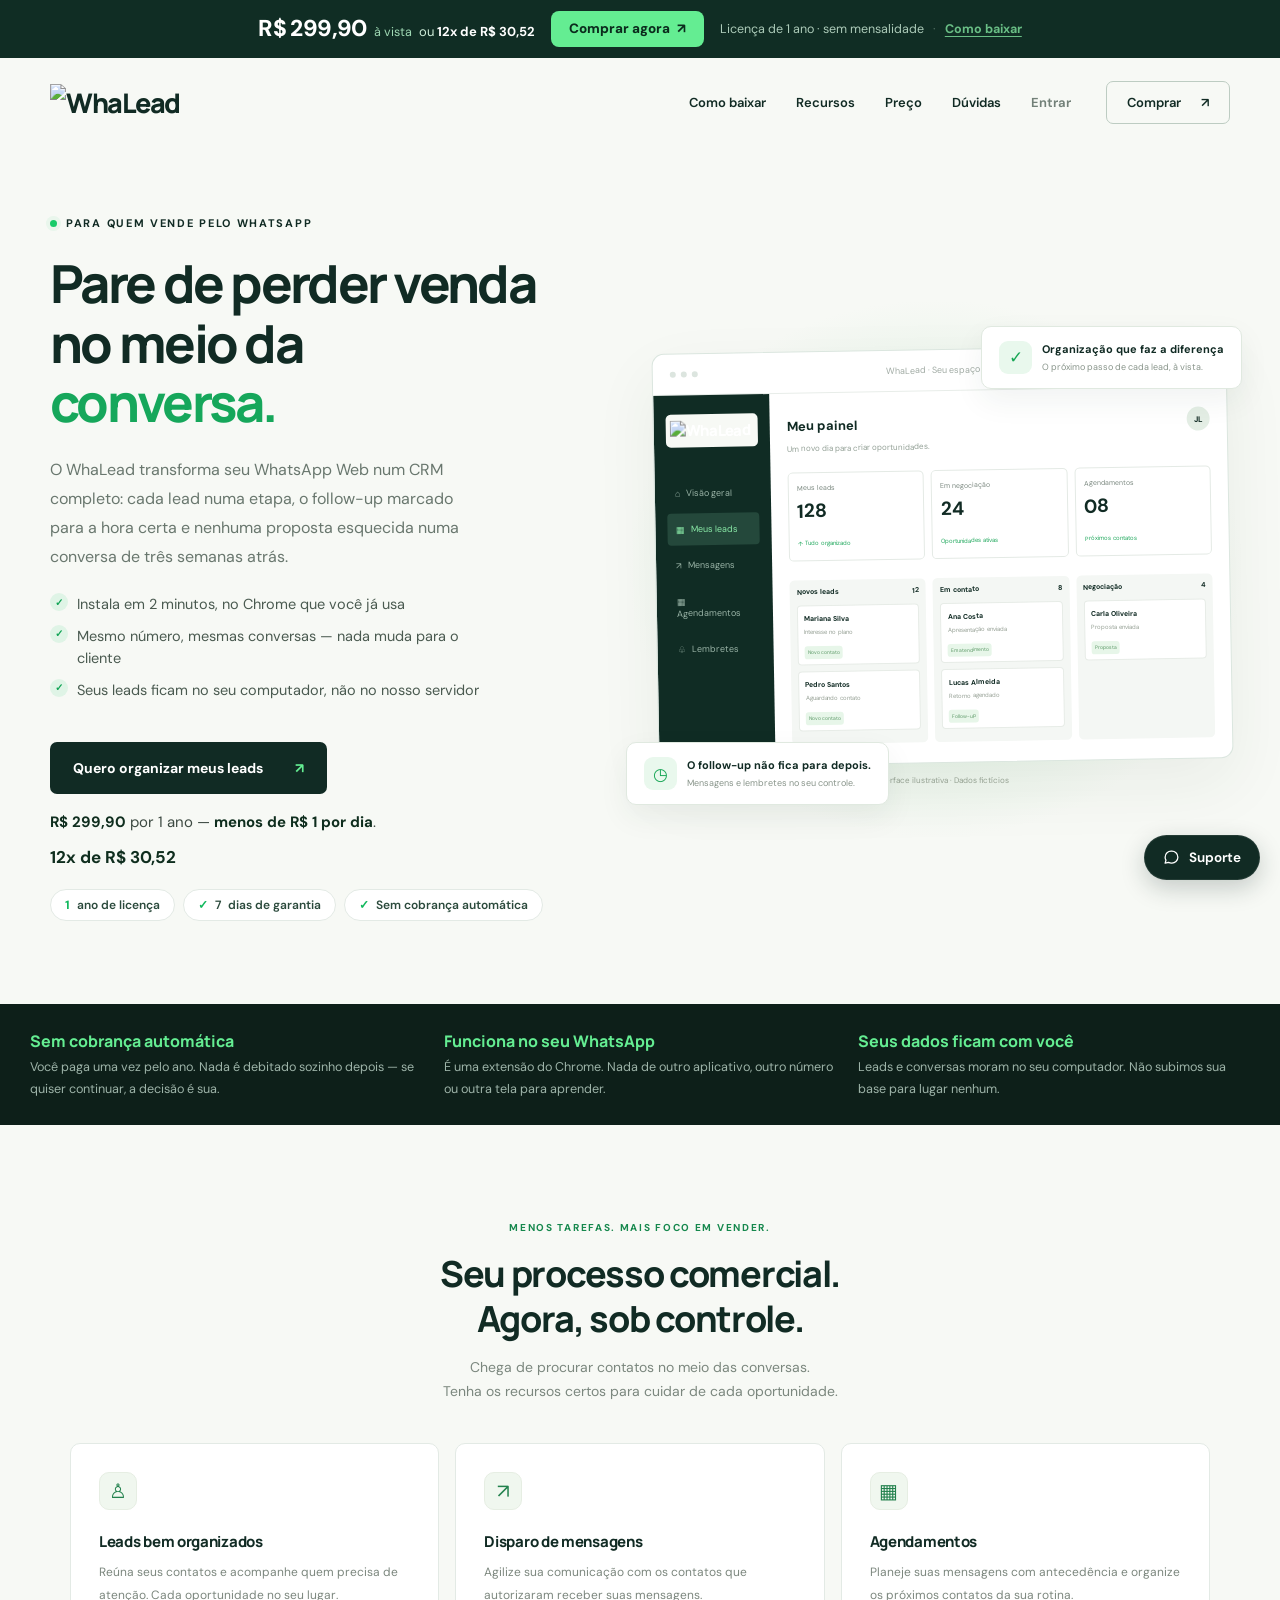
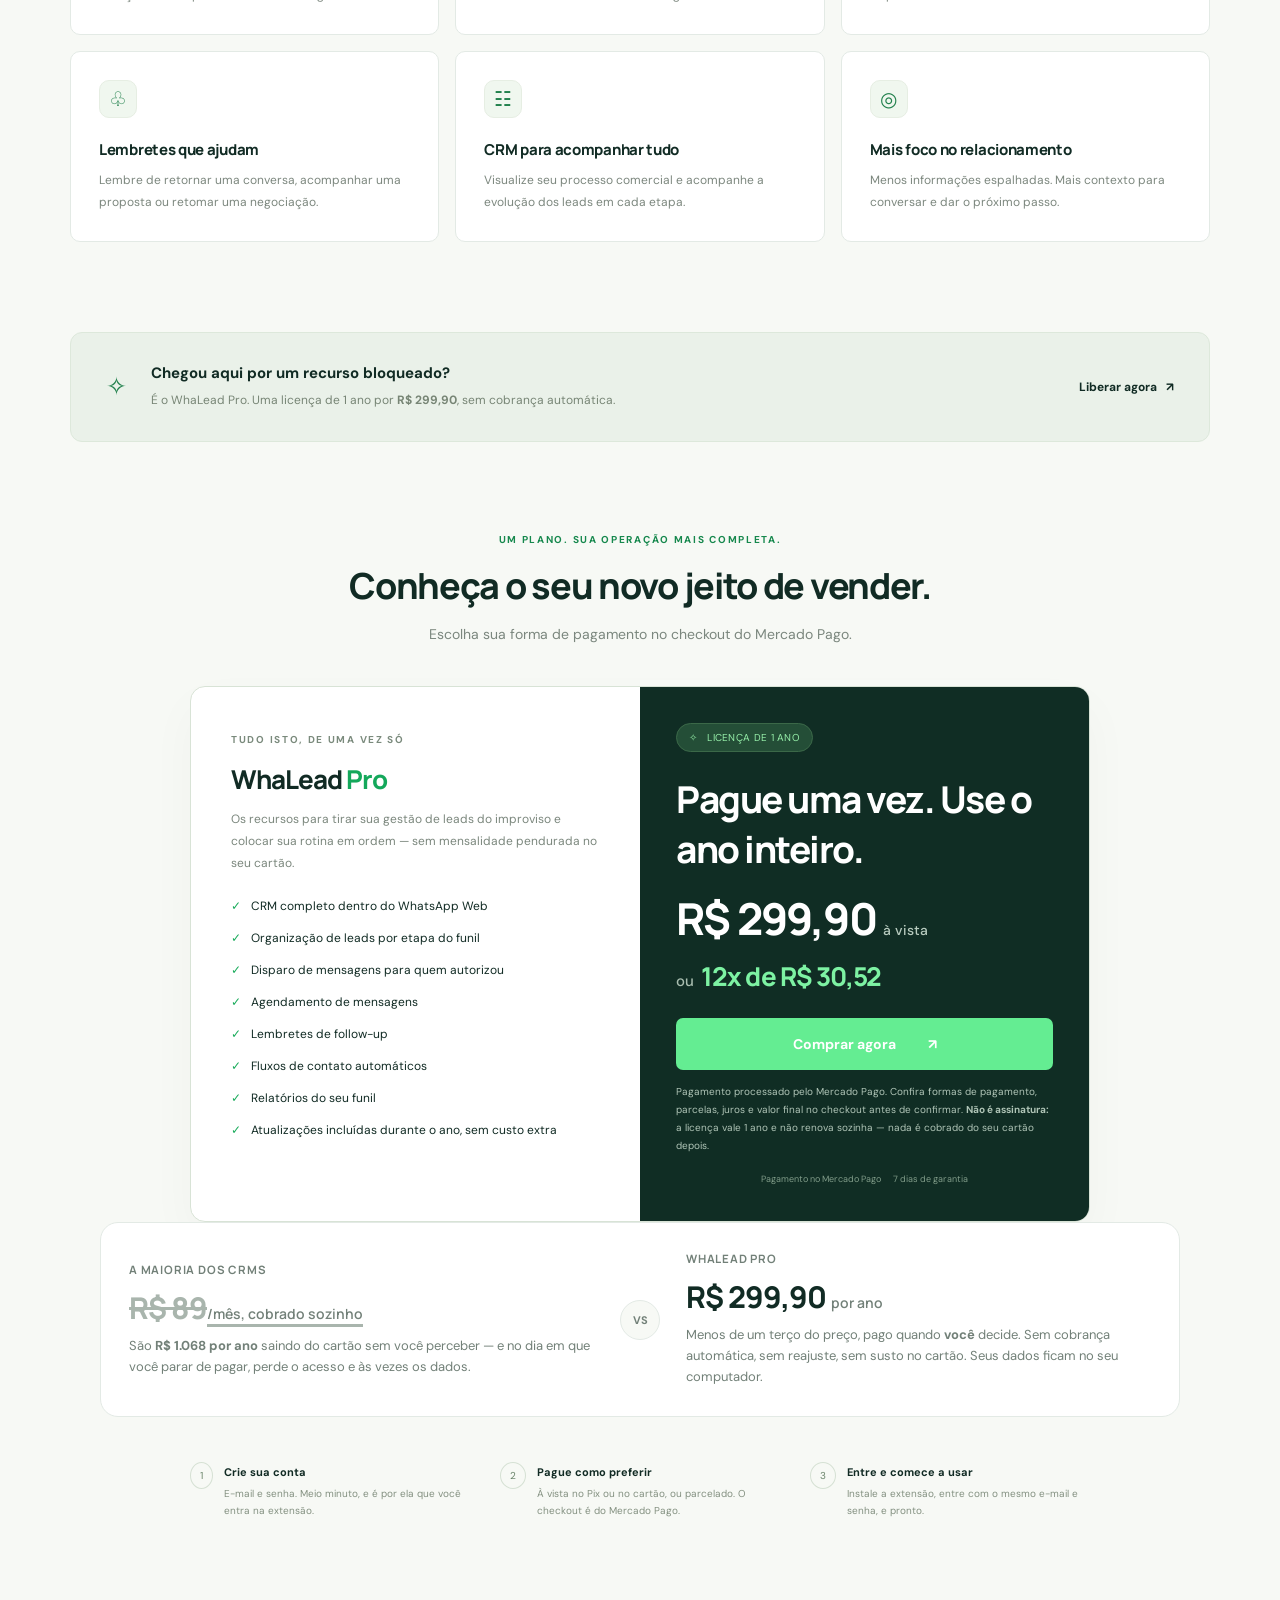
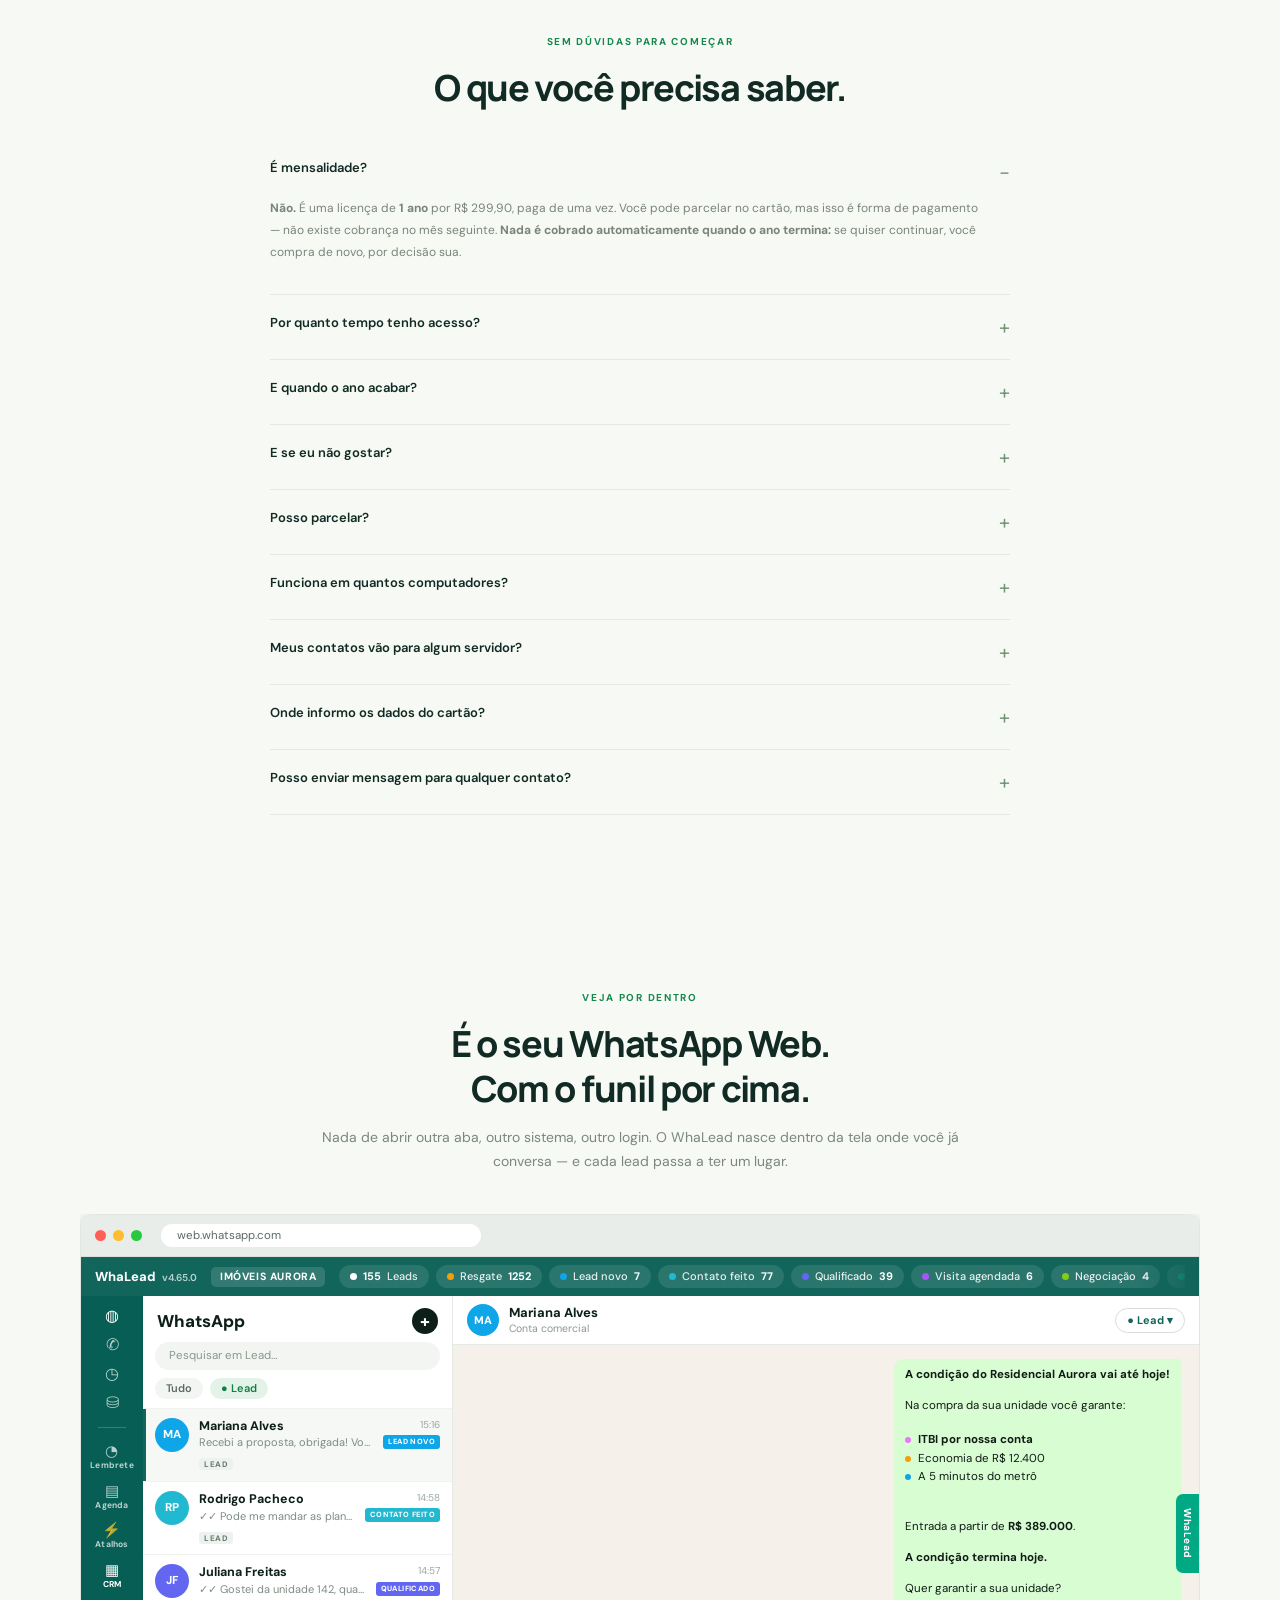
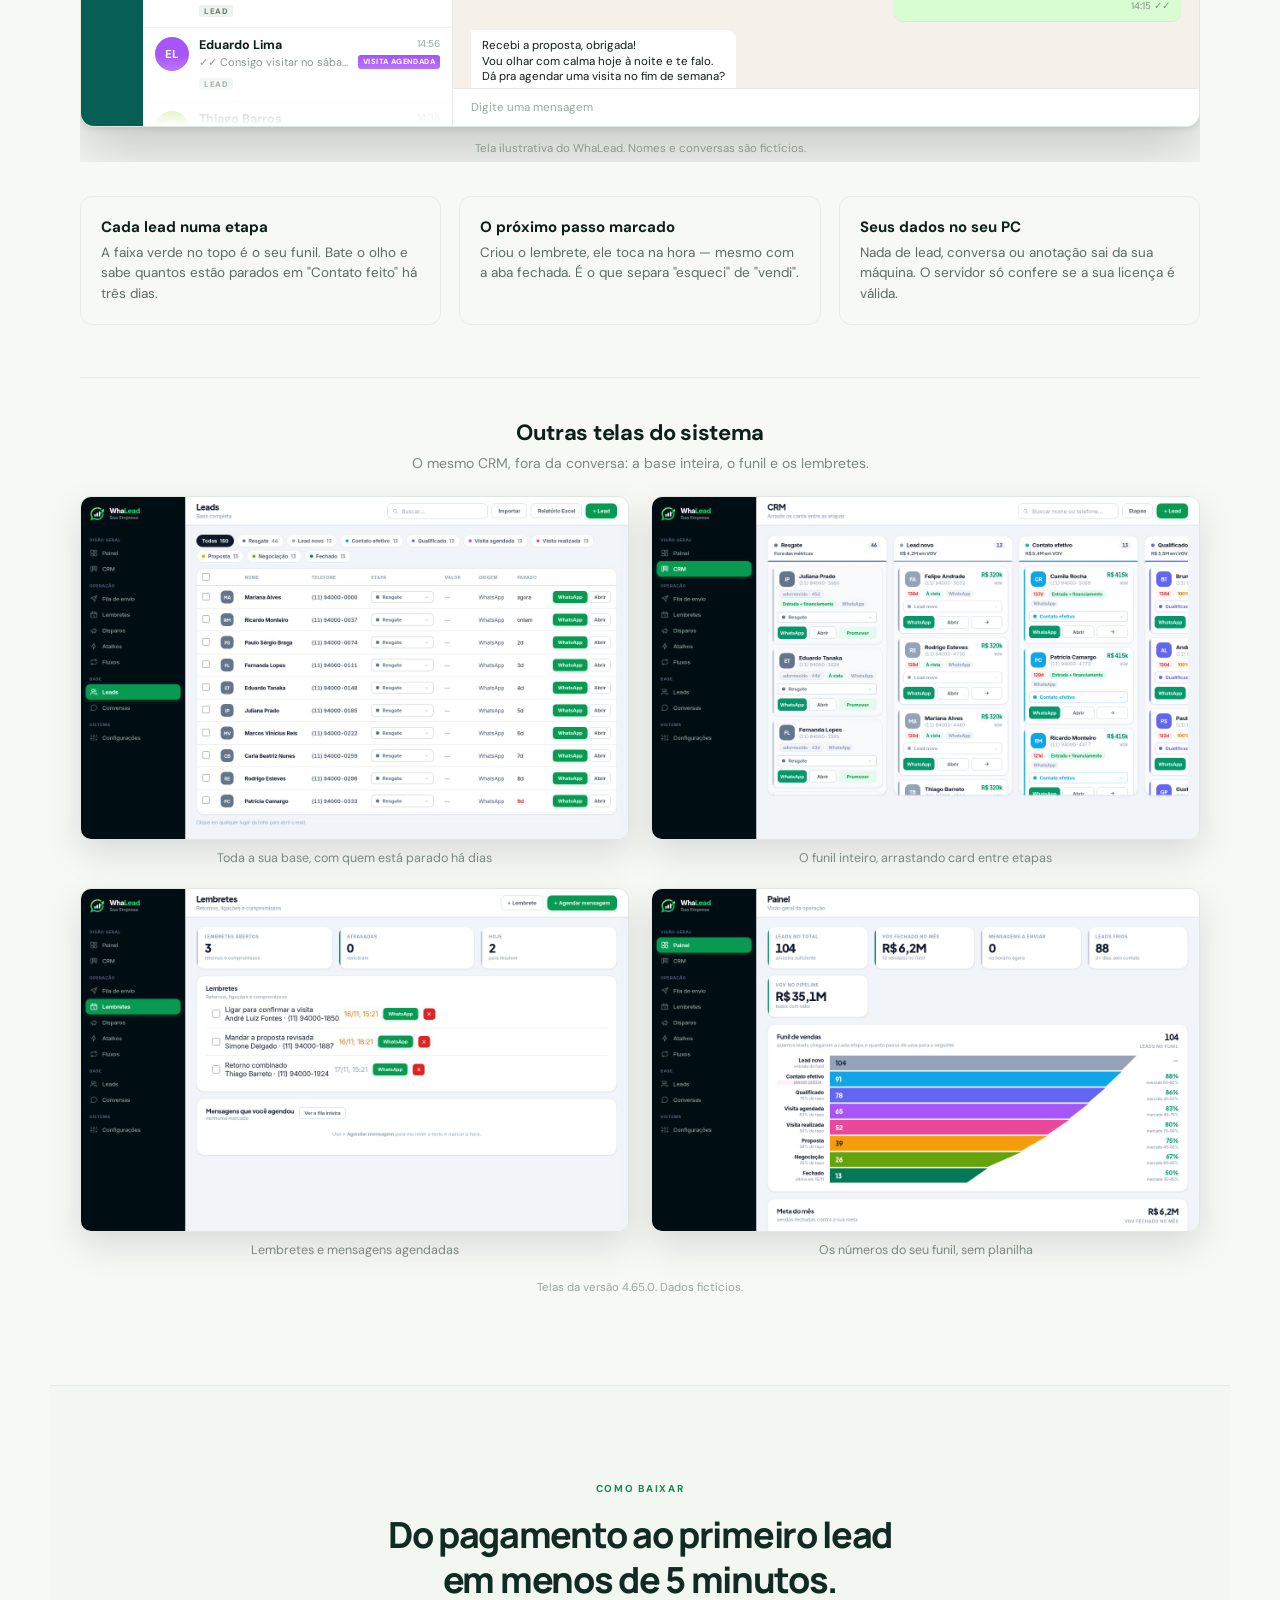
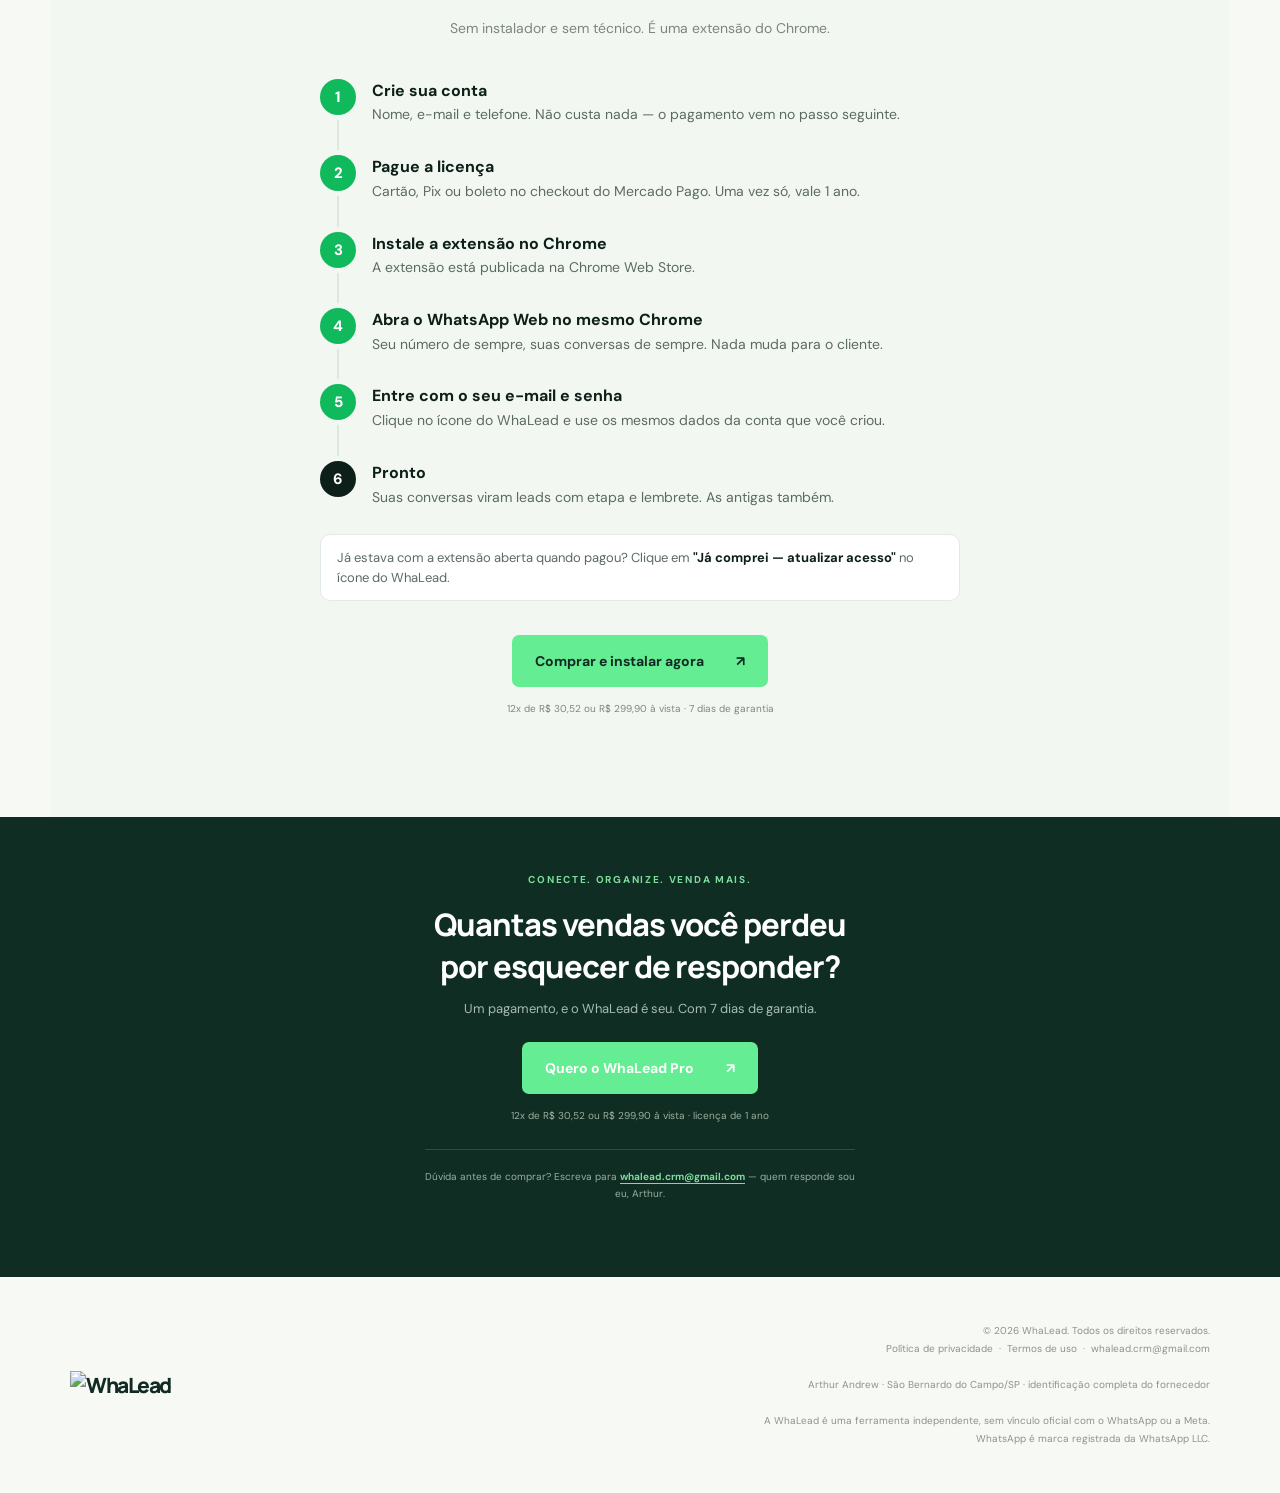
==== index.html @ 0aa374e4 "Add files via upload" ====
<!doctype html><html lang="pt-BR"><head><meta charset="UTF-8"><meta name="viewport" content="width=device-width,initial-scale=1"><title>WhaLead Pro — CRM dentro do seu WhatsApp Web</title>
<link rel="icon" href="favicon.ico" sizes="any">
<link rel="icon" type="image/png" sizes="192x192" href="icone-192.png">
<link rel="icon" type="image/png" sizes="512x512" href="icone-512.png">
<link rel="apple-touch-icon" href="icone-192-claro.png">
<meta property="og:title" content="WhaLead Pro — CRM dentro do seu WhatsApp Web">
<meta property="og:description" content="Organize leads, programe mensagens e nunca mais perca um follow-up. Licença de 1 ano por R$ 299,90, sem cobrança automática.">
<meta property="og:image" content="https://whalead.com.br/og-whalead.png">
<meta property="og:image:width" content="1200">
<meta property="og:image:height" content="630">
<meta property="og:image:alt" content="WhaLead Pro — CRM dentro do seu WhatsApp Web">
<meta property="og:url" content="https://whalead.com.br/">
<meta property="og:site_name" content="WhaLead Pro">
<meta property="og:locale" content="pt_BR">
<meta name="twitter:card" content="summary_large_image">
<meta name="twitter:title" content="WhaLead Pro — CRM dentro do seu WhatsApp Web">
<meta name="twitter:description" content="Organize leads, programe mensagens e nunca mais perca um follow-up. Licença de 1 ano por R$ 299,90, sem cobrança automática.">
<meta name="twitter:image" content="https://whalead.com.br/og-whalead.png">
<link rel="canonical" href="https://whalead.com.br/">
<meta property="og:type" content="website">
<meta name="theme-color" content="#0d1f19"><meta name="description" content="CRM dentro do seu WhatsApp Web: organize leads, programe mensagens e nunca mais perca um follow-up. Licença de 1 ano por R$ 299,90, sem cobrança automática, com 7 dias de garantia."><style>
@import url('https://fonts.googleapis.com/css2?family=DM+Sans:wght@400;450;500;550;600;650;700&family=Manrope:wght@400;500;600;650;700;750;800&display=swap');
:root{--green:#64ed92;--bright:#17cb68;--ink:#112b24;--muted:#728078;--line:#e3eae5;--cream:#f7f9f5}*{box-sizing:border-box}html{scroll-behavior:smooth;scroll-padding-top:100px}body{margin:0;color:var(--ink);font-family:'DM Sans',sans-serif;background:var(--cream)}button,a{-webkit-tap-highlight-color:transparent}button{font:inherit}a{color:inherit;text-decoration:none}button,a{outline-offset:5px}header{height:88px;max-width:1240px;margin:auto;display:flex;align-items:center;justify-content:space-between;padding:0 30px}.brand{display:flex;align-items:center;font:800 27px Manrope,sans-serif;letter-spacing:-1.5px}.brand img{width:44px;height:43px;object-fit:contain;margin-right:7px}.brand span{color:#11b95d}nav{display:flex;align-items:center;gap:35px;font-size:13px;font-weight:600}.navcta{border:1px solid #bdccc2;padding:12px 20px;border-radius:7px;display:flex;gap:20px;align-items:center}.hero{padding:70px 30px 83px;max-width:1240px;margin:auto;display:grid;grid-template-columns:1fr 1.08fr;gap:45px;align-items:center}.eyebrow{font-size:11px;font-weight:700;letter-spacing:1.7px;display:flex;gap:9px;align-items:center}.dot{width:7px;height:7px;background:var(--bright);border-radius:50%;display:inline-block;box-shadow:0 0 0 4px #17cb6810}.hero h1{font:750 clamp(42px,4.1vw,60px)/1.13 Manrope,sans-serif;letter-spacing:-2.7px;margin:24px 0}.hero h1 em{font-style:normal;color:#16a75b}.hero p{font-size:16px;line-height:1.8;color:#69776e;max-width:425px}.button{border:0;background:var(--green);padding:17px 23px;display:inline-flex;justify-content:center;align-items:center;gap:32px;border-radius:7px;font-weight:700;font-size:14px;cursor:pointer;transition:transform .2s,background .2s}.button:hover{background:#7af4a2;transform:translateY(-2px)}.hero .button{margin-top:15px;background:var(--ink);color:white}.hero .button span{color:var(--green)}.fine{font-size:10px!important;line-height:1.7!important;margin-top:13px!important;color:#7d877f!important}.hero .checks{display:flex;gap:19px;font-size:11px;color:#66756b;margin-top:25px}.check{color:#12aa5b;margin-right:5px}.visual{position:relative;padding:25px 0 28px 14px}.visual:before{content:'';position:absolute;inset:-35px -25px;background:radial-gradient(ellipse,#d0ecd5 0,transparent 68%);z-index:-1}@media(max-width:700px){.visual:before{inset:-35px 0}}.app{background:white;border:1px solid #dbe6df;box-shadow:0 25px 65px #183a2510;border-radius:12px;overflow:hidden;transform:rotate(-1deg)}.appbar{display:flex;align-items:center;padding:14px 17px;border-bottom:1px solid #e8ede9;gap:5px}.appbar i{width:6px;height:6px;background:#dce5df;border-radius:50%}.appurl{font-size:9px;color:#a1aba4;text-align:center;flex:1}.appbody{display:flex;min-height:320px}.sidebar{background:#102c24;width:116px;color:#99b3a6;padding:19px 12px;flex-shrink:0}.sidebar .brand{font-size:15px;color:white;letter-spacing:-.7px;margin-bottom:30px}.sidebar .brand img{width:25px;height:25px;margin-right:2px}.menuitem{font-size:9px;padding:10px 8px;margin:4px 0;border-radius:4px}.menuitem.active{background:#24483b;color:#8aeaa8}.appmain{padding:20px 17px;flex:1;min-width:0}.appheading{display:flex;justify-content:space-between;align-items:center;font-size:13px;font-weight:700}.avatar{border-radius:50%;font-size:8px;background:#e4eee5;padding:7px}.appsublabel{font-size:8px;color:#93a096;margin-top:6px}.stats{display:grid;grid-template-columns:repeat(3,1fr);gap:7px;margin:19px 0}.stat{border:1px solid #e4eae5;border-radius:5px;padding:10px 8px}.stat small{font-size:7px;color:#7c8980;display:block}.stat strong{font-size:19px;display:block;margin:6px 0}.stat .up{color:#21a85d;font-size:6px}.kanban{display:flex;gap:7px}.column{flex:1;min-width:0;background:#f4f7f4;border-radius:5px;padding:7px}.columntitle{font-size:7px;font-weight:700;display:flex;justify-content:space-between;margin-bottom:9px}.lead{background:white;border:1px solid #e7ece7;border-radius:4px;padding:8px 6px;margin-bottom:6px;font-size:7px}.lead b{display:block;font-size:7px}.lead p{color:#96a095;font-size:6px;margin:4px 0 9px}.lead b,.lead p,.columntitle{overflow-wrap:anywhere;min-width:0}@media(max-width:700px){.lead b,.lead p{overflow-wrap:normal;white-space:nowrap;overflow:hidden;text-overflow:ellipsis}}.column{min-width:0}.tag{background:#e7f6e9;color:#5a9765;font-size:5px;padding:3px;border-radius:3px}.float{position:absolute;background:white;border:1px solid #e0e9e0;box-shadow:0 12px 30px #1f3a2810;border-radius:10px;padding:14px 17px;display:flex;align-items:center;gap:10px;font-size:10px;z-index:2}.float b{display:block;font-size:11px;margin-bottom:4px}.float small{color:#89958b;font-size:9px}.float.top{top:2px;right:-12px}.float.bottom{bottom:8px;left:-15px}.floaticon{display:flex;align-items:center;justify-content:center;background:#e9f8ed;color:#17a655;width:33px;height:33px;border-radius:9px;font-size:17px}.strip{border-top:1px solid var(--line);border-bottom:1px solid var(--line);padding:24px 25px;display:flex;justify-content:center;gap:65px;font-size:12px;color:#78877d}.strip span{display:flex;align-items:center;gap:10px}.strip i{font-style:normal;color:#2c5e42;font-size:18px}.section{max-width:1200px;margin:auto;padding:90px 30px}.sectionhead{text-align:center;max-width:660px;margin:0 auto 40px}.label{color:#16884d;letter-spacing:1.7px;font-size:10px;font-weight:700;text-transform:uppercase}.section h2{font:750 36px/1.25 Manrope,sans-serif;letter-spacing:-1.3px;margin:15px 0}.sectionhead p{color:#7b877e;font-size:14px;line-height:1.7}.features{display:grid;grid-template-columns:repeat(3,1fr);gap:16px}.feature{padding:28px;border:1px solid var(--line);border-radius:10px;background:#fff}.feature .icon{width:38px;height:38px;display:flex;align-items:center;justify-content:center;background:#f0f7ef;border:1px solid #e6eee3;border-radius:10px;font-size:20px;color:#22814d}.feature h3{font:750 15px Manrope,sans-serif;letter-spacing:-.3px;margin:21px 0 9px}.feature p{font-size:12px;line-height:1.85;color:#7c877e;margin:0}.upgrade{background:#eaf1e9;border:1px solid #dde8db;max-width:1140px;margin:0 auto 20px;border-radius:12px;padding:30px 35px;display:flex;align-items:center;gap:24px}.upgrade .icon{font-size:25px;color:#22814d}.upgrade h3{font-size:15px;margin:0 0 7px}.upgrade p{font-size:12px;color:#778575;margin:0;line-height:1.7}.upgrade a{margin-left:auto;white-space:nowrap;font-size:12px;font-weight:700}.offersection{padding-top:65px}.pricing{max-width:900px;margin:auto;display:grid;grid-template-columns:1fr 1fr;overflow:hidden;border-radius:15px;border:1px solid #d8e3d6;background:white;box-shadow:0 20px 50px #183a2508}.planinfo{padding:40px}.planinfo .label{color:#7a8a7c}.planinfo h3{font:750 26px Manrope,sans-serif;margin:13px 0 9px;letter-spacing:-1px}.planinfo p{font-size:12px;color:#7b877d;line-height:1.8}.planlist{padding:0;margin:24px 0 0;list-style:none;font-size:12px}.planlist li{margin:16px 0;display:flex;gap:10px}.planlist li:before{content:'✓';color:#18ab5a}.planprice{background:#102d24;padding:36px;color:white;position:relative}.trialpill{background:#244e37;border:1px solid #3b6848;color:#96efa9;border-radius:30px;padding:7px 12px;display:inline-block;font-size:10px;letter-spacing:.3px}.trialtitle{font:750 37px Manrope,sans-serif;letter-spacing:-1.5px;margin:22px 0 2px}.after{color:#a9beb0;font-size:12px;line-height:1.8}.price{font:750 44px Manrope,sans-serif;letter-spacing:-1.8px;margin:14px 0 0}.price small{font:500 14px 'DM Sans',sans-serif;letter-spacing:0;color:#b8cbbf}.parcline{margin-top:10px;display:flex;align-items:baseline;gap:7px;flex-wrap:wrap}.parcline .ou{color:#a9beb0;font-size:15px;font-weight:500}.parcline b{font:750 26px Manrope,sans-serif;letter-spacing:-.9px;color:#7df2a3}@media(max-width:700px){.parcline b{font-size:23px}}.total{font-size:10px;color:#94ad9d;margin:7px 0 24px}.planprice .button{width:100%;margin-top:24px}.paymentnote{font-size:10px;color:#b0c5b7;line-height:1.8;margin-top:13px}.secure{display:flex;gap:12px;justify-content:center;font-size:9px;color:#809c89;margin-top:18px}.steps{display:flex;max-width:900px;margin:35px auto 0;gap:30px}.step{flex:1;display:flex;align-items:flex-start;gap:11px}.stepnum{font-size:10px;border:1px solid #d6e1d4;border-radius:50%;padding:6px 9px;color:#688369}.step b{display:block;font-size:11px;margin:3px 0 6px}.step p{font-size:10px;line-height:1.7;margin:0;color:#839080}.faq{max-width:800px;padding-top:20px;padding-bottom:80px}.faq .sectionhead{margin-bottom:30px}details{border-bottom:1px solid var(--line);padding:19px 0}summary{cursor:pointer;font-size:13px;font-weight:600;list-style:none;display:flex;justify-content:space-between;gap:20px}summary:after{content:'+';font-size:20px;font-weight:400;color:#719477}details[open] summary:after{content:'−'}details p{color:#788579;font-size:12px;line-height:1.85;padding-right:25px}.endcta{background:#102d24;color:white;padding:50px 30px;text-align:center}.endcta h2{font:750 31px Manrope,sans-serif;letter-spacing:-1px;margin:0 0 12px}.endcta p{font-size:13px;color:#a6bcb0;margin-bottom:25px}.endcta .fine{color:#9ab09f!important}footer{max-width:1200px;margin:auto;padding:35px 30px;display:flex;align-items:center;justify-content:space-between;gap:20px}footer .brand{font-size:21px}footer .brand img{width:33px;height:33px}footer p{color:#8a948b;font-size:10px;line-height:1.8;text-align:right}.modal{border:1px solid #d9e4d9;border-radius:16px;padding:32px;max-width:440px;width:calc(100% - 36px);color:var(--ink)}.modal::backdrop{background:#0b241cc9;backdrop-filter:blur(5px)}.modal h2{font:750 24px Manrope,sans-serif;letter-spacing:-.7px}.modal p{font-size:13px;line-height:1.8;color:#758375}.modal .button{width:100%;margin-top:10px}.close{position:absolute;right:16px;top:12px;border:0;background:none;font-size:24px;color:#839080;cursor:pointer}.context{display:none;background:#e4f4e5;border-bottom:1px solid #d2e6d5;text-align:center;padding:11px 20px;font-size:12px}.context.visible{display:block}.mobilecta{display:none}@media(min-width:1500px){.hero{padding-top:95px;padding-bottom:110px}}@media(max-width:950px){.hero{gap:25px;padding-top:45px}.hero h1{font-size:43px}.visual{padding-left:0}.float.top{right:-6px}.sidebar{width:87px;padding:15px 7px}.sidebar .brand{font-size:12px}.appmain{padding:16px 10px}.strip{gap:25px}.hero .checks{gap:10px;font-size:9px}.feature{padding:23px}.hero p{font-size:14px}.hero .lead p{font-size:6px}}@media(max-width:700px){header{height:75px;padding:0 20px}.brand{font-size:24px}nav>a:not(.navcta),.navlinks>a:not(.navcta){display:none}.navlinks{gap:0}.navcta{font-size:11px;padding:10px 13px;gap:12px}.hero{display:flex;flex-direction:column;padding:35px 23px 55px;gap:40px;align-items:stretch}.hero h1{font-size:44px;letter-spacing:-2px;max-width:480px}.hero p{max-width:450px}.hero .checks{font-size:10px;gap:18px}.visual{max-width:510px;width:100%;align-self:center;padding:20px 8px}.float.top{right:0}.float.bottom{left:0;bottom:0}.appbody{min-height:290px}.kanban .column:nth-child(3){display:none}.sidebar{width:100px}.strip{display:grid;grid-template-columns:1fr 1fr;gap:20px;font-size:10px;padding:23px}.section{padding:60px 22px}.section h2{font-size:29px}.features{grid-template-columns:1fr 1fr;gap:10px}.feature{padding:20px 16px}.feature h3{font-size:13px}.feature p{font-size:11px}.upgrade{margin:0 22px;padding:23px;gap:15px;flex-wrap:wrap}.upgrade .icon{display:none}.upgrade a{margin-left:0}.pricing{grid-template-columns:1fr}.planinfo{padding:30px}.planprice{padding:30px}.steps{flex-direction:column;gap:20px}.faq{padding-top:0}.endcta h2{font-size:27px}footer{padding:28px 22px 90px;align-items:flex-start}footer p{font-size:8px;max-width:190px}footer .brand{font-size:18px}.mobilecta{display:flex;position:fixed;bottom:0;left:0;right:0;background:#f7f9f5f5;backdrop-filter:blur(10px);border-top:1px solid var(--line);padding:10px 16px;z-index:5;align-items:center;justify-content:space-between;gap:10px}.mobilecta b{font-size:12px}.mobilecta small{font-size:9px;color:#758375;display:block;margin-top:3px}.mobilecta .button{padding:13px 16px;font-size:11px;gap:10px}}

.brand img.full-logo{width:160px;height:auto;margin:0;object-fit:contain}.sidebar .brand{background:#f7f9f5;border-radius:5px;padding:6px 4px}.sidebar .brand img.full-logo{width:100%;height:auto}footer .brand img.full-logo{width:135px;height:auto}@media(max-width:700px){.brand img.full-logo{width:140px}footer .brand img.full-logo{width:110px}}

/* ============ acrescentado: foco na compra ============ */
.navlinks{display:flex;align-items:center;gap:30px}
.naventrar{font-weight:650;color:var(--muted)}
.naventrar:hover{color:var(--ink)}
.heroguarantee{display:flex;flex-wrap:wrap;gap:8px;margin:18px 0 0}
.heroprova{list-style:none;margin:22px 0 26px;padding:0;max-width:450px}
.heroprova li{position:relative;padding:0 0 0 27px;margin:0 0 9px;font-size:14.5px;line-height:1.55;color:#4a5a50}
.heroprova li:before{content:"✓";position:absolute;left:0;top:0;width:18px;height:18px;border-radius:50%;background:#dff4e6;color:#11a455;font-size:10px;font-weight:800;display:flex;align-items:center;justify-content:center}
.heroprice{font-size:15px!important;line-height:1.6!important;margin:16px 0 0!important;color:#3d4a42!important;max-width:450px}
.heroprice b{color:#0f2e1e}p.heroparc{font-size:17px;line-height:1.55;margin:10px 0 0;color:#4a5a4f;max-width:450px}.heroparc b{color:#0f2e1e;font-weight:700}.heroparc .pt{opacity:.45;margin:0 3px}@media(max-width:700px){p.heroparc{font-size:15.5px}}
.gbadge{display:inline-flex;align-items:center;gap:7px;font-size:12px;font-weight:600;
  background:#fff;border:1px solid var(--line);border-radius:30px;padding:7px 14px;color:#2b4a3c}
.gbadge b{color:#11b95d;font-weight:750}
.valuebar{background:#0d1f19;color:#e8f5ed;padding:26px 30px}
.valuebar .in{max-width:1240px;margin:auto;display:grid;
  grid-template-columns:repeat(auto-fit,minmax(215px,1fr));gap:22px}
.valuebar div b{display:block;font:750 16px Manrope,sans-serif;color:#64ed92;margin-bottom:3px}
.valuebar div span{font-size:12.6px;line-height:1.6;color:#9db3a8}
.compare{max-width:1240px;margin:0 auto;padding:0 30px 10px}
.comparebox{background:#fff;border:1px solid var(--line);border-radius:18px;padding:28px;
  display:grid;grid-template-columns:1fr auto 1fr;gap:26px;align-items:center}
.comparebox h4{font:700 14px Manrope,sans-serif;margin:0 0 10px;color:var(--muted);
  text-transform:uppercase;letter-spacing:.8px;font-size:11.5px}
.comparebox .big{font:750 30px Manrope,sans-serif;letter-spacing:-1px;color:var(--ink)}
.comparebox .big small{font-size:14px;font-weight:600;color:var(--muted);letter-spacing:0}
.comparebox .risca{text-decoration:line-through;color:#a9b5ad}
.comparebox .vs{width:40px;height:40px;border-radius:50%;background:var(--cream);
  border:1px solid var(--line);display:grid;place-items:center;font-size:11px;
  font-weight:700;color:var(--muted)}
.comparebox p{font-size:13px;color:var(--muted);margin:8px 0 0;line-height:1.6}
.guarantee{max-width:1240px;margin:0 auto;padding:46px 30px}
.guaranteebox{background:linear-gradient(135deg,#ecfbf1,#fff);border:1px solid #c8ead6;
  border-radius:20px;padding:34px 36px;display:flex;gap:26px;align-items:center}
.gseal{width:84px;height:84px;flex-shrink:0;border-radius:50%;background:#fff;
  border:2px solid #17cb68;display:grid;place-items:center;text-align:center;
  font:750 23px/1 Manrope,sans-serif;color:#11b95d}
.gseal small{display:block;font-size:9.5px;letter-spacing:.9px;font-weight:700;
  color:var(--muted);margin-top:3px}
.guaranteebox h3{font:750 22px Manrope,sans-serif;margin:0 0 7px;letter-spacing:-.5px}
.guaranteebox p{margin:0;font-size:14px;line-height:1.7;color:#43584d;max-width:62ch}
@media(max-width:820px){
  .comparebox{grid-template-columns:1fr;text-align:center}
  .comparebox .vs{margin:0 auto}
  .guaranteebox{flex-direction:column;text-align:center}
}

/* ---- "Veja por dentro": a tela do produto, desenhada em HTML -------
   Não é captura de imagem. Foi refeita em marcação para (a) não publicar
   nome, foto nem conversa de cliente real e (b) continuar nítida em
   qualquer tela, sem um PNG de 2 MB no caminho do carregamento.      */
.pordentro{max-width:1180px}
.pvwrap{overflow-x:auto;-webkit-overflow-scrolling:touch;padding-bottom:6px}
.pvframe{min-width:940px;border-radius:14px;overflow:hidden;box-shadow:0 24px 60px rgba(13,31,25,.22),0 2px 6px rgba(13,31,25,.1);border:1px solid #dfe7e0;background:#fff;font-size:13px;line-height:1.35}
.pvbar{background:#e9edea;padding:9px 14px;display:flex;align-items:center;gap:7px;border-bottom:1px solid #dadfdb}
.pvtl{width:11px;height:11px;border-radius:50%;display:block}
.pvtl.r{background:#ff5f57}.pvtl.y{background:#febc2e}.pvtl.g{background:#28c840}
.pvurl{margin-left:12px;background:#fff;border-radius:20px;padding:4px 16px;font-size:11.5px;color:#5c6b61;flex:1;max-width:320px}
.pvtopo{background:#12655b;color:#fff;display:flex;align-items:center;gap:14px;padding:8px 14px;overflow:hidden}
.pvmarca{font-weight:800;font-size:13px;white-space:nowrap}
.pvmarca i{font-style:normal;font-weight:600;font-size:10px;opacity:.72;margin-left:3px}
.pvconta{background:rgba(255,255,255,.14);border-radius:5px;padding:3px 9px;font-size:10.5px;font-weight:700;letter-spacing:.6px;white-space:nowrap}
.pvpills{display:flex;gap:7px;flex:1;overflow:hidden}
.pvp{background:rgba(255,255,255,.1);border-radius:20px;padding:4px 11px;font-size:11px;font-weight:700;white-space:nowrap;display:flex;align-items:center;gap:6px}
.pvp i{font-style:normal;font-weight:500;opacity:.9}
.pvp .d{width:7px;height:7px;border-radius:50%;display:inline-block}
.pvcorpo{display:flex;height:430px;position:relative}
.pvrail{width:62px;background:#075e54;color:rgba(255,255,255,.72);display:flex;flex-direction:column;align-items:center;padding:12px 0;gap:13px;flex-shrink:0}
.pvrail .i{font-size:16px;line-height:1}
.pvrail .i.on{color:#fff}
.pvrail .sep{width:28px;height:1px;background:rgba(255,255,255,.2);margin:3px 0}
.pvrail .i.t{display:flex;flex-direction:column;align-items:center;gap:3px;font-size:8.5px;font-weight:700;letter-spacing:.2px}
.pvrail .i.t b{font-size:15px;font-weight:400}
.pvrail .i.t.at{color:#fff}
.pvlista{width:310px;border-right:1px solid #e6eae7;display:flex;flex-direction:column;flex-shrink:0;background:#fff}
.pvlh{display:flex;justify-content:space-between;align-items:center;padding:12px 14px 8px;font-size:17px;font-weight:800;color:#0d1f19}
.pvlh em{font-style:normal;width:26px;height:26px;border-radius:50%;background:#0d1f19;color:#fff;display:grid;place-items:center;font-size:17px;line-height:1}
.pvbusca{margin:0 12px 8px;background:#f2f5f2;border-radius:18px;padding:6px 14px;font-size:11.5px;color:#8b998e}
.pvfiltros{display:flex;gap:7px;padding:0 12px 9px}
.pvfiltros span{font-size:11px;border-radius:14px;padding:3px 11px;background:#f2f5f2;color:#5c6b61;font-weight:600}
.pvfiltros .on{background:#e4f3ea;color:#11803f}
.pvc{display:flex;gap:10px;padding:9px 12px;border-top:1px solid #f0f3f0;align-items:flex-start}
.pvc.sel{background:#f6f8f6;box-shadow:inset 3px 0 0 #12655b}
.pvc .av{width:34px;height:34px;border-radius:50%;color:#fff;display:grid;place-items:center;font-size:11.5px;font-weight:800;flex-shrink:0}
.pvc .tx{flex:1;min-width:0}
.pvc .tx b{display:block;font-size:12.5px;color:#0d1f19;font-weight:700}
.pvc .tx p{margin:1px 0 4px;font-size:11px;color:#7d8c82;white-space:nowrap;overflow:hidden;text-overflow:ellipsis}
.pvc .tag{font-size:8px;font-weight:800;letter-spacing:.5px;background:#eef2ef;color:#6b7a70;border-radius:3px;padding:1px 5px}
.pvc .dir{text-align:right;flex-shrink:0;display:flex;flex-direction:column;align-items:flex-end;gap:4px}
.pvc .dir em{font-style:normal;font-size:10px;color:#9aa89e}
.pvc .et{font-size:7.5px;font-weight:800;letter-spacing:.4px;color:#fff;border-radius:3px;padding:2px 5px}
.pvc .nao{background:#11b95d;color:#fff;font-size:9px;font-weight:800;border-radius:50%;width:16px;height:16px;display:grid;place-items:center}
.pvchat{flex:1;background:#f5f0ea;display:flex;flex-direction:column;min-width:0}
.pvch{background:#fff;display:flex;align-items:center;gap:10px;padding:8px 14px;border-bottom:1px solid #e6eae7}
.pvch .av{width:32px;height:32px;border-radius:50%;color:#fff;display:grid;place-items:center;font-size:11px;font-weight:800}
.pvch b{font-size:13px;color:#0d1f19}
.pvch p{margin:0;font-size:10.5px;color:#8b998e}
.pvetapa{margin-left:auto;border:1px solid #d7ded9;border-radius:18px;padding:4px 11px;font-size:11px;font-weight:700;color:#12655b;background:#fff}
.pvmsgs{flex:1;padding:14px 18px;display:flex;flex-direction:column;gap:9px;overflow:hidden}
.pvb{max-width:72%;border-radius:9px;padding:8px 11px;font-size:11.5px;color:#111b16;box-shadow:0 1px 1px rgba(0,0,0,.07);position:relative}
.pvb em{font-style:normal;display:block;text-align:right;font-size:9.5px;color:#7d8c82;margin-top:4px}
.pvb.out{background:#d9fdd3;align-self:flex-end;border-top-right-radius:2px}
.pvb.in{background:#fff;align-self:flex-start;border-top-left-radius:2px}
.pvlembrete{align-self:center;background:#fff6dc;border:1px solid #f3e2ae;color:#7a6318;border-radius:7px;padding:5px 12px;font-size:10.5px;font-weight:600}
.pvinput{background:#fff;margin:0;padding:11px 18px;font-size:11.5px;color:#9aa89e;border-top:1px solid #e6eae7}
.pvaba{position:absolute;right:0;top:46%;background:#00a884;color:#fff;font-size:10px;font-weight:800;letter-spacing:.5px;padding:14px 5px;border-radius:7px 0 0 7px;writing-mode:vertical-rl}
.pvb .pvli{display:flex;align-items:center;gap:7px;margin:3px 0}
.pvb .pvli i{width:6px;height:6px;border-radius:50%;flex-shrink:0;display:block}
.pvlembrete .sino{width:9px;height:9px;border-radius:50%;background:#e0a11a;display:inline-block;margin-right:6px}
.pvc.fade{opacity:.45}
.pvlista{position:relative}
.pvlista:after{content:"";position:absolute;left:0;right:0;bottom:0;height:70px;background:linear-gradient(transparent,#fff);pointer-events:none}
.pvtopo{position:relative}
.pvtopo:after{content:"";position:absolute;right:0;top:0;bottom:0;width:60px;background:linear-gradient(to right,rgba(18,101,91,0),#12655b);pointer-events:none}
.ctafala{margin-top:20px;padding-top:18px;border-top:1px solid rgba(255,255,255,.14);max-width:430px;margin-left:auto;margin-right:auto}.ctamail{color:#7dde9b;font-weight:700;text-decoration:underline;text-underline-offset:3px}.ctamail:hover{color:#a6f0bd}
/* ---- faixa de chamada no topo + seção "Como baixar" ---------------- */
/* a faixa virou a chamada de quem já decidiu: preço grande e botão, sem
   precisar rolar. O resto (licença, como baixar) fica de apoio. */
.faixatopo{background:#102d24;color:#cfeeda;font-size:13px;display:flex;align-items:center;justify-content:center;gap:16px;padding:11px 22px;flex-wrap:wrap;line-height:1.35;text-align:center}
.fxpreco{display:flex;align-items:baseline;gap:7px;flex-wrap:wrap;justify-content:center}
.fxval{color:#fff;font-size:23px;font-weight:800;letter-spacing:-.6px;line-height:1}
.fxvista{color:#9fd9b4;font-size:12.5px}
.fxpar{color:#cfeeda;font-size:13px}
.fxpar [data-t]{color:#fff;font-weight:700}
.fxbtn{background:#64ed92;color:#0b2b1d;font-weight:800;font-size:13.5px;padding:9px 18px;border-radius:8px;display:inline-flex;align-items:center;gap:7px;white-space:nowrap;border:0}
.fxbtn:hover{background:#7df2a3}
.fxresto{display:flex;align-items:center;gap:9px;font-size:12.5px;opacity:.82;flex-wrap:wrap;justify-content:center}
@media(max-width:860px){.faixatopo{gap:10px;padding:10px 14px}.fxval{font-size:20px}.fxresto{width:100%;order:3}}
@media(max-width:620px){.fxresto .fxitem{display:none}.faixatopo .sep{display:none}}
.faixatopo .sep{opacity:.45}
.faixalink{color:#7dde9b;font-weight:700;text-decoration:underline;text-underline-offset:3px;white-space:nowrap}
.faixalink:hover{color:#a6f0bd}
.baixar{max-width:1180px;background:#f3f7f2;border-top:1px solid #e4ebe3}
/* Lista numerada em coluna, com um fio ligando os números. Antes eram
   quatro cartões lado a lado: com títulos de tamanhos diferentes eles
   ficavam com alturas desencontradas e sobrava espaço em branco dentro
   de uns e não de outros. Em coluna cada passo ocupa exatamente a
   altura do seu texto, e a leitura é de cima para baixo — que é a
   ordem em que a pessoa faz as coisas. */
.passos{list-style:none;counter-reset:p;margin:0 auto;padding:0;max-width:640px;position:relative}
.passos:before{content:"";position:absolute;left:17px;top:16px;bottom:22px;width:2px;background:#dde8dd}
.passos li{counter-increment:p;position:relative;padding:0 0 26px 52px;min-height:36px}
.passos li:last-child{padding-bottom:0}
.passos li:before{content:counter(p);position:absolute;left:0;top:-2px;width:36px;height:36px;border-radius:50%;background:#11b95d;color:#fff;font-weight:800;font-size:15px;display:grid;place-items:center;box-shadow:0 0 0 5px #f3f7f2}
.passos li:last-child:before{background:#0d1f19}
.passos b{display:block;font-size:16px;color:#0d1f19;line-height:1.3;margin:5px 0 3px}
.passos span{display:block;font-size:14px;color:#5c6b61;line-height:1.55}
.passos .lojabtn{display:inline-flex;align-items:center;gap:8px;margin-top:7px;background:#11b95d;color:#fff;font-weight:700;font-size:13.5px;padding:9px 16px;border-radius:8px}
.passos .lojabtn:hover{background:#17cb68}
.passonota{max-width:640px;margin:26px auto 0;padding:13px 16px;background:#fff;border:1px solid #e2ebe2;border-radius:10px;font-size:13px;color:#5c6b61;line-height:1.5}
.passonota b{color:#0d1f19}
@media(max-width:620px){.passos li{padding-left:46px;padding-bottom:22px}.passos:before{left:15px}.passos li:before{width:32px;height:32px;font-size:14px}.passos b{font-size:15px}}
.galeriahead{text-align:center;margin:52px 0 24px;padding-top:40px;border-top:1px solid #e4ebe3}
.galeriahead h3{font-size:22px;color:#0d1f19;margin:0 0 7px;letter-spacing:-.3px}
.galeriahead p{margin:0;font-size:14px;color:#7a8a7c}
.telas{display:grid;grid-template-columns:repeat(2,1fr);gap:22px}
.tela{margin:0}
.tela img{width:100%;height:auto;display:block;border-radius:11px;border:1px solid #dfe7e0;box-shadow:0 14px 34px rgba(13,31,25,.13)}
.tela figcaption{margin-top:10px;font-size:12.5px;color:#7a8a7c;text-align:center}
.telanota{text-align:center;font-size:11.5px;color:#9aa89e;margin:22px 0 0}
.baixarcta{text-align:center;margin-top:34px}
.baixarcta .fine{margin-top:12px}

@media(max-width:620px){.telas{grid-template-columns:1fr;gap:16px}}
.pvnota{text-align:center;font-size:11.5px;color:#8b998e;margin:14px 0 0}
.pvcards{display:grid;grid-template-columns:repeat(3,1fr);gap:18px;margin-top:34px}
.pvcard{background:#f7f9f5;border:1px solid #e7ede6;border-radius:12px;padding:20px}
.pvcard b{display:block;font-size:15px;color:#0d1f19;margin-bottom:6px}
.pvcard p{margin:0;font-size:13.5px;color:#5c6b61;line-height:1.5}
@media(max-width:760px){.pvcards{grid-template-columns:1fr;gap:12px}.pvwrap{margin:0 -22px;width:auto;box-sizing:border-box;padding:0 22px 8px}}
</style><script type="application/ld+json">
{"@context":"https://schema.org","@graph":[
 {"@type":"Organization","@id":"https://whalead.com.br/#org",
  "name":"WhaLead","url":"https://whalead.com.br/",
  "logo":{"@type":"ImageObject","url":"https://whalead.com.br/logo-google.png","width":512,"height":512},
  "image":"https://whalead.com.br/og-whalead.png",
  "email":"whalead.crm@gmail.com"},
 {"@type":"WebSite","@id":"https://whalead.com.br/#site",
  "url":"https://whalead.com.br/","name":"WhaLead Pro",
  "inLanguage":"pt-BR","publisher":{"@id":"https://whalead.com.br/#org"}},
 {"@type":"SoftwareApplication","name":"WhaLead Pro",
  "applicationCategory":"BusinessApplication",
  "operatingSystem":"Google Chrome",
  "description":"CRM dentro do seu WhatsApp Web: organize leads, programe mensagens e nunca mais perca um follow-up.",
  "image":"https://whalead.com.br/og-whalead.png",
  "publisher":{"@id":"https://whalead.com.br/#org"},
  "offers":{"@type":"Offer","price":"299.90","priceCurrency":"BRL",
   "url":"https://whalead.com.br/","availability":"https://schema.org/InStock"}}
]}
</script>
</head><body>
<div class="context" id="context">Você encontrou um recurso Pro. Conheça a WhaLead Pro e organize sua rotina comercial.</div>
<div class="faixatopo"><div class="fxpreco"><b class="fxval" data-t="preco">R$ 299,90</b><span class="fxvista">à vista</span><span class="fxpar">ou <span data-t="parcelado">em até 12x no cartão</span></span></div><a class="fxbtn button checkout" data-comprar data-sealogado>Comprar agora <span>↗</span></a><div class="fxresto"><span class="fxitem">Licença de 1 ano · sem mensalidade</span><span class="sep">·</span><a href="#baixar" class="faixalink">Como baixar</a></div></div>
<header><a class="brand" href="#" aria-label="WhaLead início"><img class="full-logo" src="logo-whalead.png" alt="WhaLead"></a><nav><div class="navlinks"><a href="#baixar">Como baixar</a><a href="#recursos">Recursos</a><a href="#plano">Preço</a><a href="#duvidas">Dúvidas</a><a class="naventrar" href="entrar.html" data-sealogado data-sealogado-txt="Minha conta">Entrar</a></div><a class="navcta" data-comprar data-sealogado>Comprar <span>↗</span></a></nav></header>
<main><section class="hero"><div><div class="eyebrow"><span class="dot"></span> PARA QUEM VENDE PELO WHATSAPP</div><h1>Pare de perder venda<br>no meio da<br><em>conversa.</em></h1><p>O WhaLead transforma seu WhatsApp Web num CRM completo: cada lead numa etapa, o follow-up marcado para a hora certa e nenhuma proposta esquecida numa conversa de três semanas atrás.</p><ul class="heroprova"><li>Instala em 2 minutos, no Chrome que você já usa</li><li>Mesmo número, mesmas conversas — nada muda para o cliente</li><li>Seus leads ficam no seu computador, não no nosso servidor</li></ul><a class="button" data-comprar data-sealogado>Quero organizar meus leads <span>↗</span></a><p class="heroprice"><b data-t="preco">R$ 299,90</b> por 1 ano — <b data-t="porDia">menos de R$ 1 por dia</b>.</p><p class="heroparc"><b data-t="parcelado">em até 12x no cartão</b></p><div class="heroguarantee"><span class="gbadge"><b>1</b> ano de licença</span><span class="gbadge"><b>✓</b> <span data-t="garantia">7</span> dias de garantia</span><span class="gbadge"><b>✓</b> Sem cobrança automática</span></div></div>
<div class="visual" aria-label="Ilustração da organização de leads na WhaLead"><div class="float top"><div class="floaticon">✓</div><div><b>Organização que faz a diferença</b><small>O próximo passo de cada lead, à vista.</small></div></div><div class="app"><div class="appbar"><i></i><i></i><i></i><span class="appurl">WhaLead · Seu espaço de vendas</span></div><div class="appbody"><aside class="sidebar"><div class="brand"><img class="full-logo" src="logo-whalead.png" alt="WhaLead"></div><div class="menuitem">⌂ &nbsp; Visão geral</div><div class="menuitem active">▦ &nbsp; Meus leads</div><div class="menuitem">↗ &nbsp; Mensagens</div><div class="menuitem">▦ &nbsp; Agendamentos</div><div class="menuitem">♧ &nbsp; Lembretes</div></aside><div class="appmain"><div class="appheading">Meu painel <span class="avatar">JL</span></div><div class="appsublabel">Um novo dia para criar oportunidades.</div><div class="stats"><div class="stat"><small>Meus leads</small><strong>128</strong><span class="up">↑ Tudo organizado</span></div><div class="stat"><small>Em negociação</small><strong>24</strong><span class="up">Oportunidades ativas</span></div><div class="stat"><small>Agendamentos</small><strong>08</strong><span class="up">Próximos contatos</span></div></div><div class="kanban"><div class="column"><div class="columntitle">Novos leads <span>12</span></div><div class="lead"><b>Mariana Silva</b><p>Interesse no plano</p><span class="tag">Novo contato</span></div><div class="lead"><b>Pedro Santos</b><p>Aguardando contato</p><span class="tag">Novo contato</span></div></div><div class="column"><div class="columntitle">Em contato <span>8</span></div><div class="lead"><b>Ana Costa</b><p>Apresentação enviada</p><span class="tag">Em atendimento</span></div><div class="lead"><b>Lucas Almeida</b><p>Retorno agendado</p><span class="tag">Follow-up</span></div></div><div class="column"><div class="columntitle">Negociação <span>4</span></div><div class="lead"><b>Carla Oliveira</b><p>Proposta enviada</p><span class="tag">Proposta</span></div></div></div></div></div></div><div class="float bottom"><div class="floaticon">◷</div><div><b>O follow-up não fica para depois.</b><small>Mensagens e lembretes no seu controle.</small></div></div><div style="text-align:center;font-size:8px;color:#99a596;margin-top:13px">Interface ilustrativa · Dados fictícios</div></div></section>
<div class="valuebar"><div class="in"><div><b>Sem cobrança automática</b><span>Você paga uma vez pelo ano. Nada é debitado sozinho depois — se quiser continuar, a decisão é sua.</span></div><div><b>Funciona no seu WhatsApp</b><span>É uma extensão do Chrome. Nada de outro aplicativo, outro número ou outra tela para aprender.</span></div><div><b>Seus dados ficam com você</b><span>Leads e conversas moram no seu computador. Não subimos sua base para lugar nenhum.</span></div></div></div>
<section class="section" id="recursos"><div class="sectionhead"><span class="label">Menos tarefas. Mais foco em vender.</span><h2>Seu processo comercial.<br>Agora, sob controle.</h2><p>Chega de procurar contatos no meio das conversas.<br>Tenha os recursos certos para cuidar de cada oportunidade.</p></div><div class="features"><article class="feature"><div class="icon">♙</div><h3>Leads bem organizados</h3><p>Reúna seus contatos e acompanhe quem precisa de atenção. Cada oportunidade no seu lugar.</p></article><article class="feature"><div class="icon">↗</div><h3>Disparo de mensagens</h3><p>Agilize sua comunicação com os contatos que autorizaram receber suas mensagens.</p></article><article class="feature"><div class="icon">▦</div><h3>Agendamentos</h3><p>Planeje suas mensagens com antecedência e organize os próximos contatos da sua rotina.</p></article><article class="feature"><div class="icon">♧</div><h3>Lembretes que ajudam</h3><p>Lembre de retornar uma conversa, acompanhar uma proposta ou retomar uma negociação.</p></article><article class="feature"><div class="icon">☷</div><h3>CRM para acompanhar tudo</h3><p>Visualize seu processo comercial e acompanhe a evolução dos leads em cada etapa.</p></article><article class="feature"><div class="icon">◎</div><h3>Mais foco no relacionamento</h3><p>Menos informações espalhadas. Mais contexto para conversar e dar o próximo passo.</p></article></div></section>
<div class="upgrade"><div class="icon">✧</div><div><h3>Chegou aqui por um recurso bloqueado?</h3><p>É o WhaLead Pro. Uma licença de 1 ano por <b data-t="preco">R$ 299,90</b>, sem cobrança automática.</p></div><a data-comprar data-sealogado>Liberar agora &nbsp; ↗</a></div>
<section class="section offersection" id="plano"><div class="sectionhead"><span class="label">Um plano. Sua operação mais completa.</span><h2>Conheça o seu novo jeito de vender.</h2><p>Escolha sua forma de pagamento no checkout do Mercado Pago.</p></div><div class="pricing"><div class="planinfo"><span class="label">Tudo isto, de uma vez só</span><h3>WhaLead <span style="color:#14a85b">Pro</span></h3><p>Os recursos para tirar sua gestão de leads do improviso e colocar sua rotina em ordem — sem mensalidade pendurada no seu cartão.</p><ul class="planlist"><li>CRM completo dentro do WhatsApp Web</li><li>Organização de leads por etapa do funil</li><li>Disparo de mensagens para quem autorizou</li><li>Agendamento de mensagens</li><li>Lembretes de follow-up</li><li>Fluxos de contato automáticos</li><li>Relatórios do seu funil</li><li>Atualizações incluídas durante o ano, sem custo extra</li></ul></div><div class="planprice"><span class="trialpill">✧ &nbsp; LICENÇA DE 1 ANO</span><div class="trialtitle">Pague uma vez. Use o ano inteiro.</div><div class="price"><span data-t="preco">R$ 299,90</span> <small>à vista</small></div><div class="parcline"><span class="ou">ou</span> <b data-t="parcelado">em até 12x no cartão</b></div><a class="button checkout" data-comprar data-sealogado>Comprar agora <span>↗</span></a><p class="paymentnote">Pagamento processado pelo Mercado Pago. Confira formas de pagamento, parcelas, juros e valor final no checkout antes de confirmar. <b>Não é assinatura:</b> a licença vale 1 ano e não renova sozinha — nada é cobrado do seu cartão depois.</p><div class="secure"><span>Pagamento no Mercado Pago</span><span><span data-t="garantia">7</span> dias de garantia</span></div></div></div>

<div class="compare"><div class="comparebox"><div><h4>A maioria dos CRMs</h4><div class="big risca">R$ 89<small>/mês, cobrado sozinho</small></div><p>São <b>R$ 1.068 por ano</b> saindo do cartão sem você perceber — e no dia em que você parar de pagar, perde o acesso e às vezes os dados.</p></div><div class="vs">VS</div><div><h4>WhaLead Pro</h4><div class="big"><span data-t="preco">R$ 299,90</span> <small>por ano</small></div><p>Menos de um terço do preço, pago quando <b>você</b> decide. Sem cobrança automática, sem reajuste, sem susto no cartão. Seus dados ficam no seu computador.</p></div></div></div>

<div class="steps"><div class="step"><span class="stepnum">1</span><div><b>Crie sua conta</b><p>E-mail e senha. Meio minuto, e é por ela que você entra na extensão.</p></div></div><div class="step"><span class="stepnum">2</span><div><b>Pague como preferir</b><p>À vista no Pix ou no cartão, ou parcelado. O checkout é do Mercado Pago.</p></div></div><div class="step"><span class="stepnum">3</span><div><b>Entre e comece a usar</b><p>Instale a extensão, entre com o mesmo e-mail e senha, e pronto.</p></div></div></div></section>

<section class="section faq" id="duvidas"><div class="sectionhead"><span class="label">Sem dúvidas para começar</span><h2>O que você precisa saber.</h2></div><details open><summary>É mensalidade?</summary><p><b>Não.</b> É uma licença de <b>1 ano</b> por <span data-t="preco">R$ 299,90</span>, paga de uma vez. Você pode parcelar no cartão, mas isso é forma de pagamento — não existe cobrança no mês seguinte. <b>Nada é cobrado automaticamente quando o ano termina:</b> se quiser continuar, você compra de novo, por decisão sua.</p></details><details><summary>Por quanto tempo tenho acesso?</summary><p><b>1 ano</b>, contado do dia da compra. A data exata de vencimento fica no seu painel, e a extensão avisa quando estiver chegando perto. Durante esse ano, todas as atualizações vêm junto, sem custo adicional.</p></details><details><summary>E quando o ano acabar?</summary><p>O acesso para de funcionar e seus dados continuam no seu computador — nada é apagado. Para voltar a usar, é só comprar outra licença de 1 ano. <b>Não existe renovação automática</b>: nenhum valor é cobrado sem você decidir.</p></details><details><summary>E se eu não gostar?</summary><p>Você tem <span data-t="garantia">7</span> dias para pedir o valor integral de volta, sem precisar explicar o motivo — é o direito de arrependimento do Código de Defesa do Consumidor. Escreva para <a data-suporte>whalead.crm@gmail.com</a> e resolvemos.</p></details><details><summary>Posso parcelar?</summary><p>Sim, <span data-t="parcelado">em até 12x no cartão</span>. O número de parcelas, os juros e o valor final aparecem no checkout do Mercado Pago antes de você confirmar. Confira lá.</p></details><details><summary>Funciona em quantos computadores?</summary><p>Um de cada vez. Trocar de máquina é só entrar com seu e-mail e senha na nova — a anterior se desconecta sozinha, sem precisar pedir nada para ninguém.</p></details><details><summary>Meus contatos vão para algum servidor?</summary><p><b>Não.</b> Seus leads, conversas e anotações ficam no seu computador. O que sai daqui é apenas o necessário para confirmar que sua compra é válida. Veja a <a href="privacidade.html" style="color:#11b95d;font-weight:600">política de privacidade</a>.</p></details><details><summary>Onde informo os dados do cartão?</summary><p>Somente no checkout do Mercado Pago. Esta página não coleta nem armazena dados de cartão em momento nenhum.</p></details><details><summary>Posso enviar mensagem para qualquer contato?</summary><p>Use com responsabilidade: só com quem autorizou receber suas mensagens. Respeite pedidos de descadastro, a LGPD e as regras do WhatsApp. O WhaLead não envia nada sozinho — toda mensagem é escrita e confirmada por você. Ainda assim, envio em massa pode levar ao bloqueio do seu número pelo WhatsApp, e esse risco é seu.</p></details></section>
<section class="section pordentro" id="pordentro"><div class="sectionhead"><span class="label">Veja por dentro</span><h2>É o seu WhatsApp Web.<br>Com o funil por cima.</h2><p>Nada de abrir outra aba, outro sistema, outro login. O WhaLead nasce dentro da tela onde você já conversa — e cada lead passa a ter um lugar.</p></div>
<div class="pvwrap"><div class="pvframe">
<div class="pvbar"><span class="pvtl r"></span><span class="pvtl y"></span><span class="pvtl g"></span><div class="pvurl">web.whatsapp.com</div></div>
<div class="pvtopo"><span class="pvmarca">WhaLead <i>v<span data-t="versao">4.65.0</span></i></span><span class="pvconta">IMÓVEIS AURORA</span><div class="pvpills"><span class="pvp"><b class="d" style="background:#fff"></b>155 <i>Leads</i></span><span class="pvp"><b class="d" style="background:#f59e0b"></b><i>Resgate</i> 1252</span><span class="pvp"><b class="d" style="background:#0ea5e9"></b><i>Lead novo</i> 7</span><span class="pvp"><b class="d" style="background:#22b8cf"></b><i>Contato feito</i> 77</span><span class="pvp"><b class="d" style="background:#6366f1"></b><i>Qualificado</i> 39</span><span class="pvp"><b class="d" style="background:#a855f7"></b><i>Visita agendada</i> 6</span><span class="pvp"><b class="d" style="background:#84cc16"></b><i>Negociação</i> 4</span><span class="pvp"><b class="d" style="background:#10b981"></b><i>Fechado</i> 12</span><span class="pvp"><b class="d" style="background:#ef4444"></b><i>Perdido</i> 24</span></div></div>
<div class="pvcorpo">
<div class="pvrail"><span class="i on">◍</span><span class="i">✆</span><span class="i">◷</span><span class="i">⛁</span><div class="sep"></div><span class="i t"><b>◔</b>Lembrete</span><span class="i t"><b>▤</b>Agenda</span><span class="i t"><b>⚡</b>Atalhos</span><span class="i t at"><b>▦</b>CRM</span></div>
<div class="pvlista"><div class="pvlh"><span>WhatsApp</span><em>+</em></div><div class="pvbusca">Pesquisar em Lead…</div><div class="pvfiltros"><span>Tudo</span><span class="on">● Lead</span></div>
<div class="pvc sel"><span class="av" style="background:#0ea5e9">MA</span><div class="tx"><b>Mariana Alves</b><p>Recebi a proposta, obrigada! Vou olhar…</p><span class="tag">LEAD</span></div><div class="dir"><em>15:16</em><span class="et" style="background:#0ea5e9">LEAD NOVO</span></div></div>
<div class="pvc"><span class="av" style="background:#22b8cf">RP</span><div class="tx"><b>Rodrigo Pacheco</b><p>✓✓ Pode me mandar as plantas?</p><span class="tag">LEAD</span></div><div class="dir"><em>14:58</em><span class="et" style="background:#22b8cf">CONTATO FEITO</span></div></div>
<div class="pvc"><span class="av" style="background:#6366f1">JF</span><div class="tx"><b>Juliana Freitas</b><p>✓✓ Gostei da unidade 142, qual o valor…</p><span class="tag">LEAD</span></div><div class="dir"><em>14:57</em><span class="et" style="background:#6366f1">QUALIFICADO</span></div></div>
<div class="pvc"><span class="av" style="background:#a855f7">EL</span><div class="tx"><b>Eduardo Lima</b><p>✓✓ Consigo visitar no sábado de manhã?</p><span class="tag">LEAD</span></div><div class="dir"><em>14:56</em><span class="et" style="background:#a855f7">VISITA AGENDADA</span></div></div>
<div class="pvc"><span class="av" style="background:#84cc16">TB</span><div class="tx"><b>Thiago Barros</b><p>Pode mandar o contrato pra eu assinar</p><span class="tag">LEAD</span></div><div class="dir"><em>14:38</em><span class="et" style="background:#84cc16">NEGOCIAÇÃO</span><span class="nao">2</span></div></div>
<div class="pvc fade"><span class="av" style="background:#94a3b8">PN</span><div class="tx"><b>Patrícia Nunes</b><p>Não tenho interesse.</p><span class="tag">LEAD</span></div><div class="dir"><em>14:33</em><span class="et" style="background:#ef4444">PERDIDO</span></div></div>
</div>
<div class="pvchat"><div class="pvch"><span class="av" style="background:#0ea5e9">MA</span><div><b>Mariana Alves</b><p>Conta comercial</p></div><span class="pvetapa">● Lead ▾</span></div>
<div class="pvmsgs"><div class="pvb out"><b>A condição do Residencial Aurora vai até hoje!</b><br><br>Na compra da sua unidade você garante:<br><br><span class="pvli"><i style="background:#e879f9"></i><b>ITBI por nossa conta</b></span><span class="pvli"><i style="background:#f59e0b"></i>Economia de R$ 12.400</span><span class="pvli"><i style="background:#0ea5e9"></i>A 5 minutos do metrô</span><br><br>Entrada a partir de <b>R$ 389.000</b>.<br><br><b>A condição termina hoje.</b><br><br>Quer garantir a sua unidade?<em>14:15 ✓✓</em></div>
<div class="pvb in">Recebi a proposta, obrigada!<br>Vou olhar com calma hoje à noite e te falo.<br>Dá pra agendar uma visita no fim de semana?<em>15:16</em></div>
<div class="pvlembrete"><i class="sino"></i>Lembrete criado: <b>retomar com Mariana</b> — amanhã, 09:00</div></div>
<div class="pvinput">Digite uma mensagem</div></div>
<div class="pvaba">WhaLead</div>
</div></div>
<p class="pvnota">Tela ilustrativa do WhaLead. Nomes e conversas são fictícios.</p></div>
<div class="pvcards"><div class="pvcard"><b>Cada lead numa etapa</b><p>A faixa verde no topo é o seu funil. Bate o olho e sabe quantos estão parados em "Contato feito" há três dias.</p></div><div class="pvcard"><b>O próximo passo marcado</b><p>Criou o lembrete, ele toca na hora — mesmo com a aba fechada. É o que separa "esqueci" de "vendi".</p></div><div class="pvcard"><b>Seus dados no seu PC</b><p>Nada de lead, conversa ou anotação sai da sua máquina. O servidor só confere se a sua licença é válida.</p></div></div>
<div class="galeriahead"><h3>Outras telas do sistema</h3><p>O mesmo CRM, fora da conversa: a base inteira, o funil e os lembretes.</p></div><div class="telas">
<figure class="tela"><img src="tela/leads.jpg" alt="Base completa de leads com telefone, etapa e tempo parado" loading="lazy" width="1280" height="800"><figcaption>Toda a sua base, com quem está parado há dias</figcaption></figure>
<figure class="tela"><img src="tela/crm.jpg" alt="Quadro de CRM com os leads por etapa do funil" loading="lazy" width="1280" height="800"><figcaption>O funil inteiro, arrastando card entre etapas</figcaption></figure>
<figure class="tela"><img src="tela/lembretes.jpg" alt="Tela de lembretes e mensagens agendadas" loading="lazy" width="1280" height="800"><figcaption>Lembretes e mensagens agendadas</figcaption></figure>
<figure class="tela"><img src="tela/funil.jpg" alt="Painel com os números do funil de vendas" loading="lazy" width="1280" height="800"><figcaption>Os números do seu funil, sem planilha</figcaption></figure>
</div>
<p class="telanota">Telas da versão <span data-t="versao">4.65.0</span>. Dados fictícios.</p></section>
<section class="section baixar" id="baixar"><div class="sectionhead"><span class="label">Como baixar</span><h2>Do pagamento ao primeiro lead<br>em menos de 5 minutos.</h2><p>Sem instalador e sem técnico. É uma extensão do Chrome.</p></div>
<ol class="passos">
<li><b>Crie sua conta</b><span>Nome, e-mail e telefone. Não custa nada — o pagamento vem no passo seguinte.</span></li>
<li><b>Pague a licença</b><span>Cartão, Pix ou boleto no checkout do Mercado Pago. Uma vez só, vale 1 ano.</span></li>
<li><b>Instale a extensão no Chrome</b><span data-passo-instalar>A extensão está publicada na Chrome Web Store.</span></li>
<li><b>Abra o WhatsApp Web no mesmo Chrome</b><span>Seu número de sempre, suas conversas de sempre. Nada muda para o cliente.</span></li>
<li><b>Entre com o seu e-mail e senha</b><span>Clique no ícone do WhaLead e use os mesmos dados da conta que você criou.</span></li>
<li><b>Pronto</b><span>Suas conversas viram leads com etapa e lembrete. As antigas também.</span></li>
</ol>
<p class="passonota">Já estava com a extensão aberta quando pagou? Clique em <b>"Já comprei — atualizar acesso"</b> no ícone do WhaLead.</p>
</div>

<div class="baixarcta"><a class="button checkout" data-comprar data-sealogado>Comprar e instalar agora <span>↗</span></a><p class="fine"><span data-t="parcelado">em até 12x no cartão</span> ou <span data-t="preco">R$ 299,90</span> à vista · <span data-t="garantia">7</span> dias de garantia</p></div>
</section>
<section class="endcta"><span class="label" style="color:#7dde9b">Conecte. Organize. Venda mais.</span><h2 style="margin-top:15px">Quantas vendas você perdeu<br>por esquecer de responder?</h2><p>Um pagamento, e o WhaLead é seu. Com <span data-t="garantia">7</span> dias de garantia.</p><a class="button checkout" data-comprar data-sealogado>Quero o WhaLead Pro <span>↗</span></a><p class="fine"><span data-t="parcelado">em até 12x no cartão</span> ou <span data-t="preco">R$ 299,90</span> à vista · licença de 1 ano</p><p class="fine ctafala">Dúvida antes de comprar? Escreva para <a data-suporte class="ctamail">whalead.crm@gmail.com</a> — quem responde sou eu, Arthur.</p></section></main>

<footer><a class="brand" href="#"><img class="full-logo" src="logo-whalead.png" alt="WhaLead"></a><p>© <span data-t="ano">2026</span> WhaLead. Todos os direitos reservados.<br><a href="privacidade.html">Política de privacidade</a> &nbsp;·&nbsp; <a href="termos.html">Termos de uso</a> &nbsp;·&nbsp; <a data-suporte>whalead.crm@gmail.com</a><br><br>Arthur Andrew · São Bernardo do Campo/SP · <a href="termos.html#identificacao">identificação completa do fornecedor</a><br><br>A WhaLead é uma ferramenta independente, sem vínculo oficial com o WhatsApp ou a Meta.<br>WhatsApp é marca registrada da WhatsApp LLC.</p></footer>

<div class="mobilecta"><div><b>WhaLead Pro · <span data-t="preco">R$ 299,90</span></b><small>Licença de 1 ano · <span data-t="garantia">7</span> dias de garantia</small></div><a class="button checkout" data-comprar data-sealogado>Comprar ↗</a></div>

<script src="config.js?v=10"></script>
<script src="comum.js?v=10"></script>
</body></html>
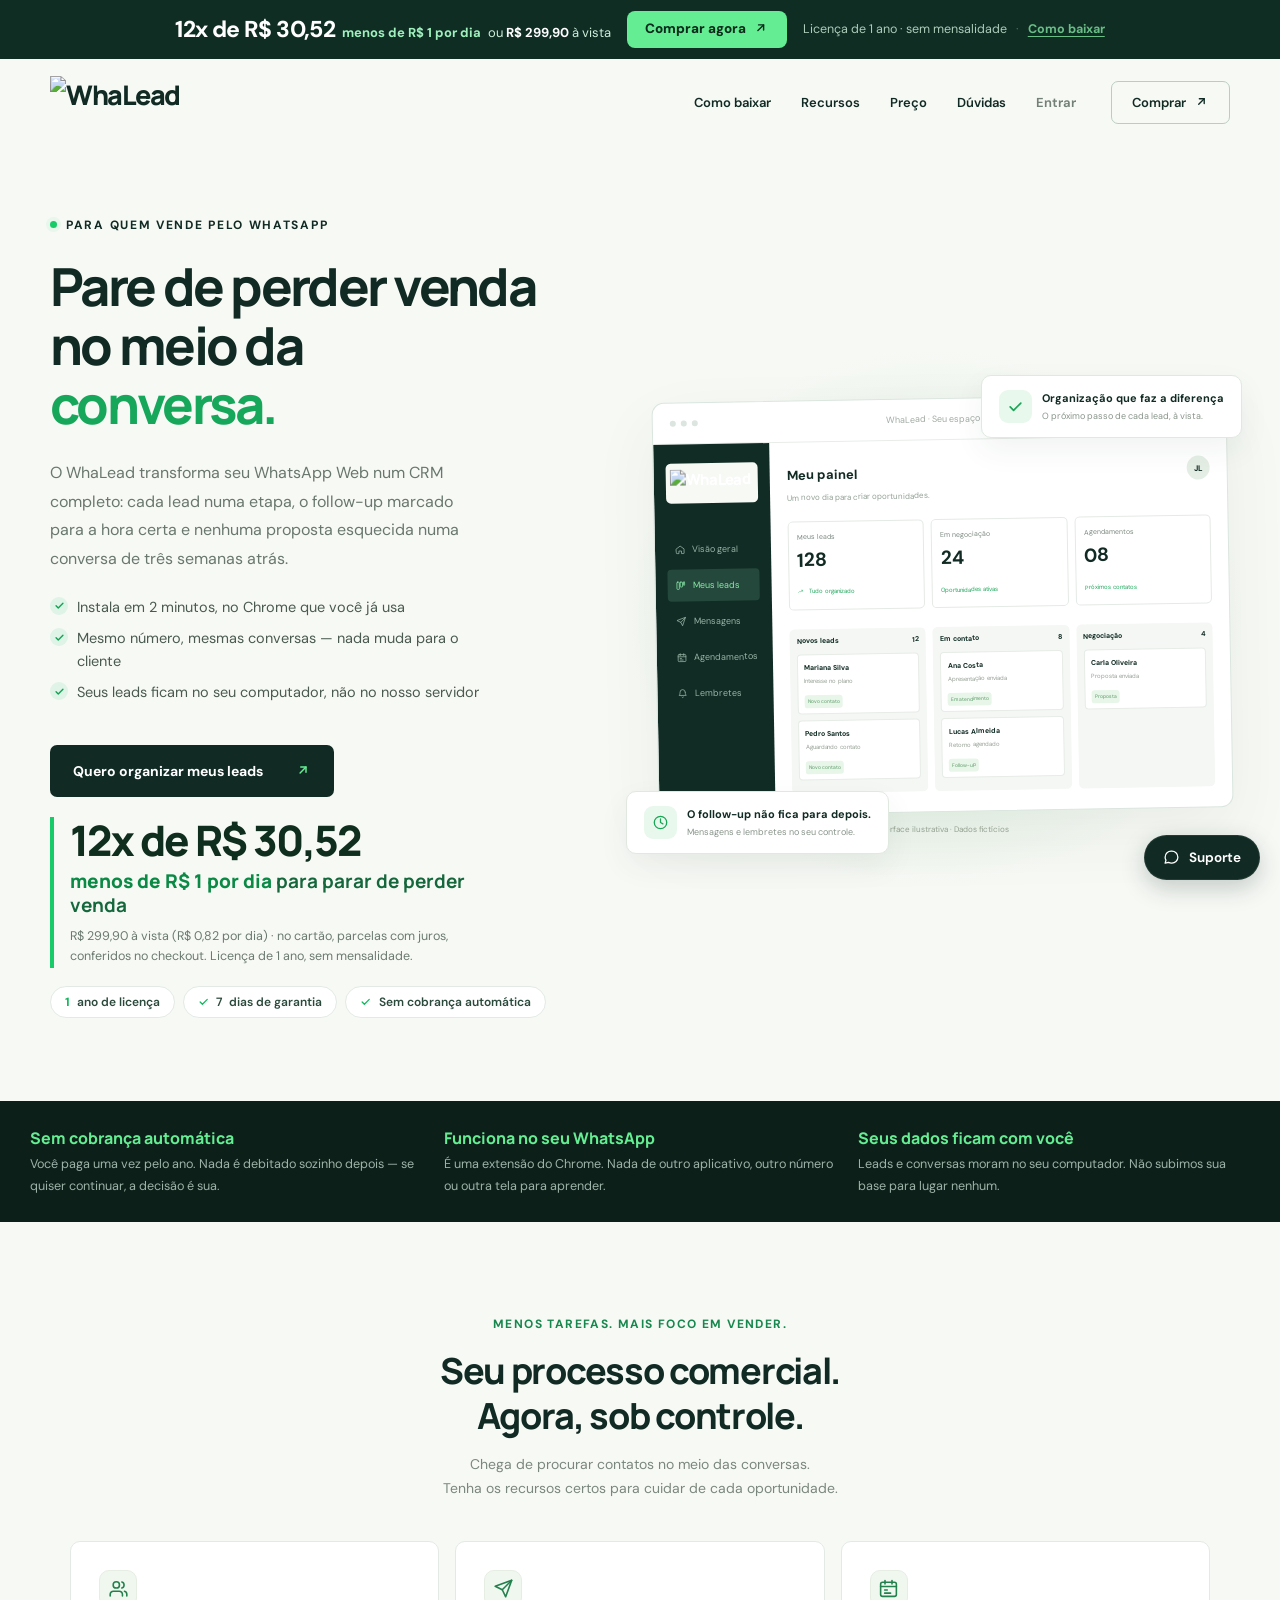
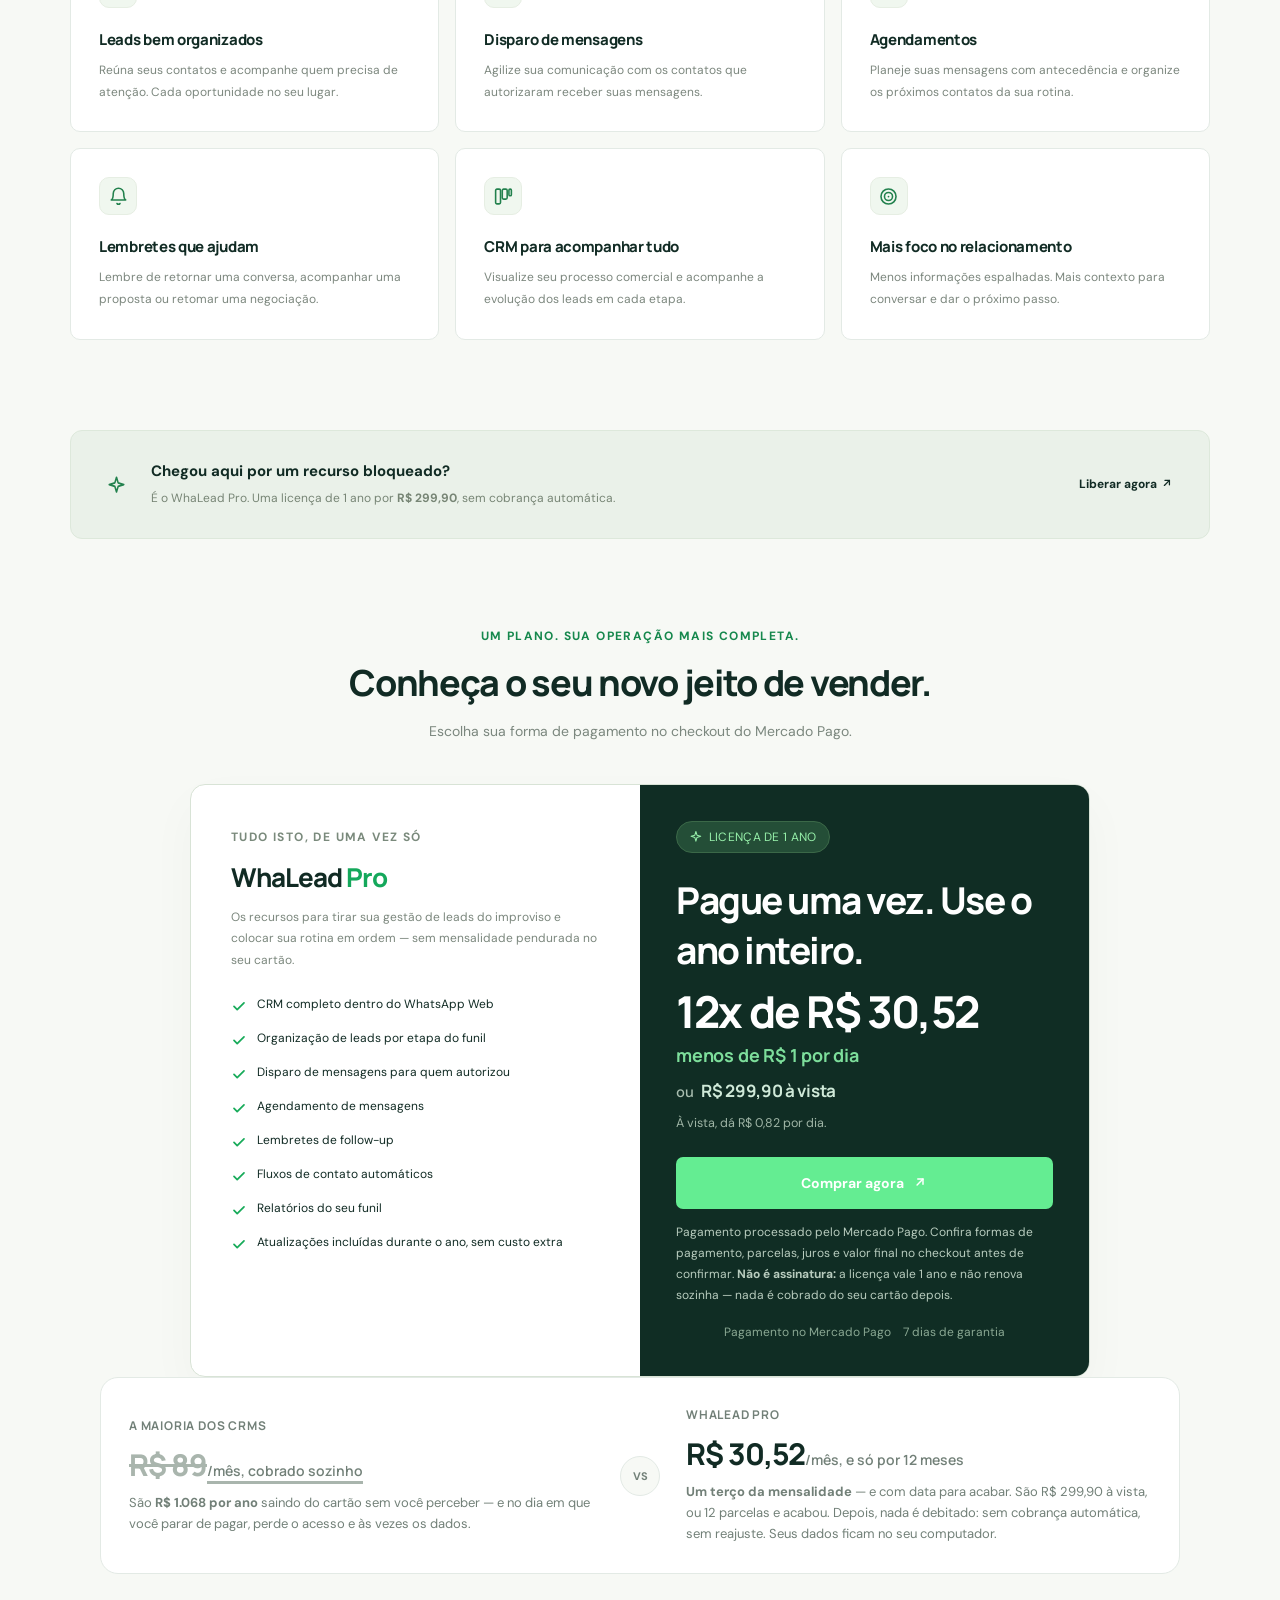
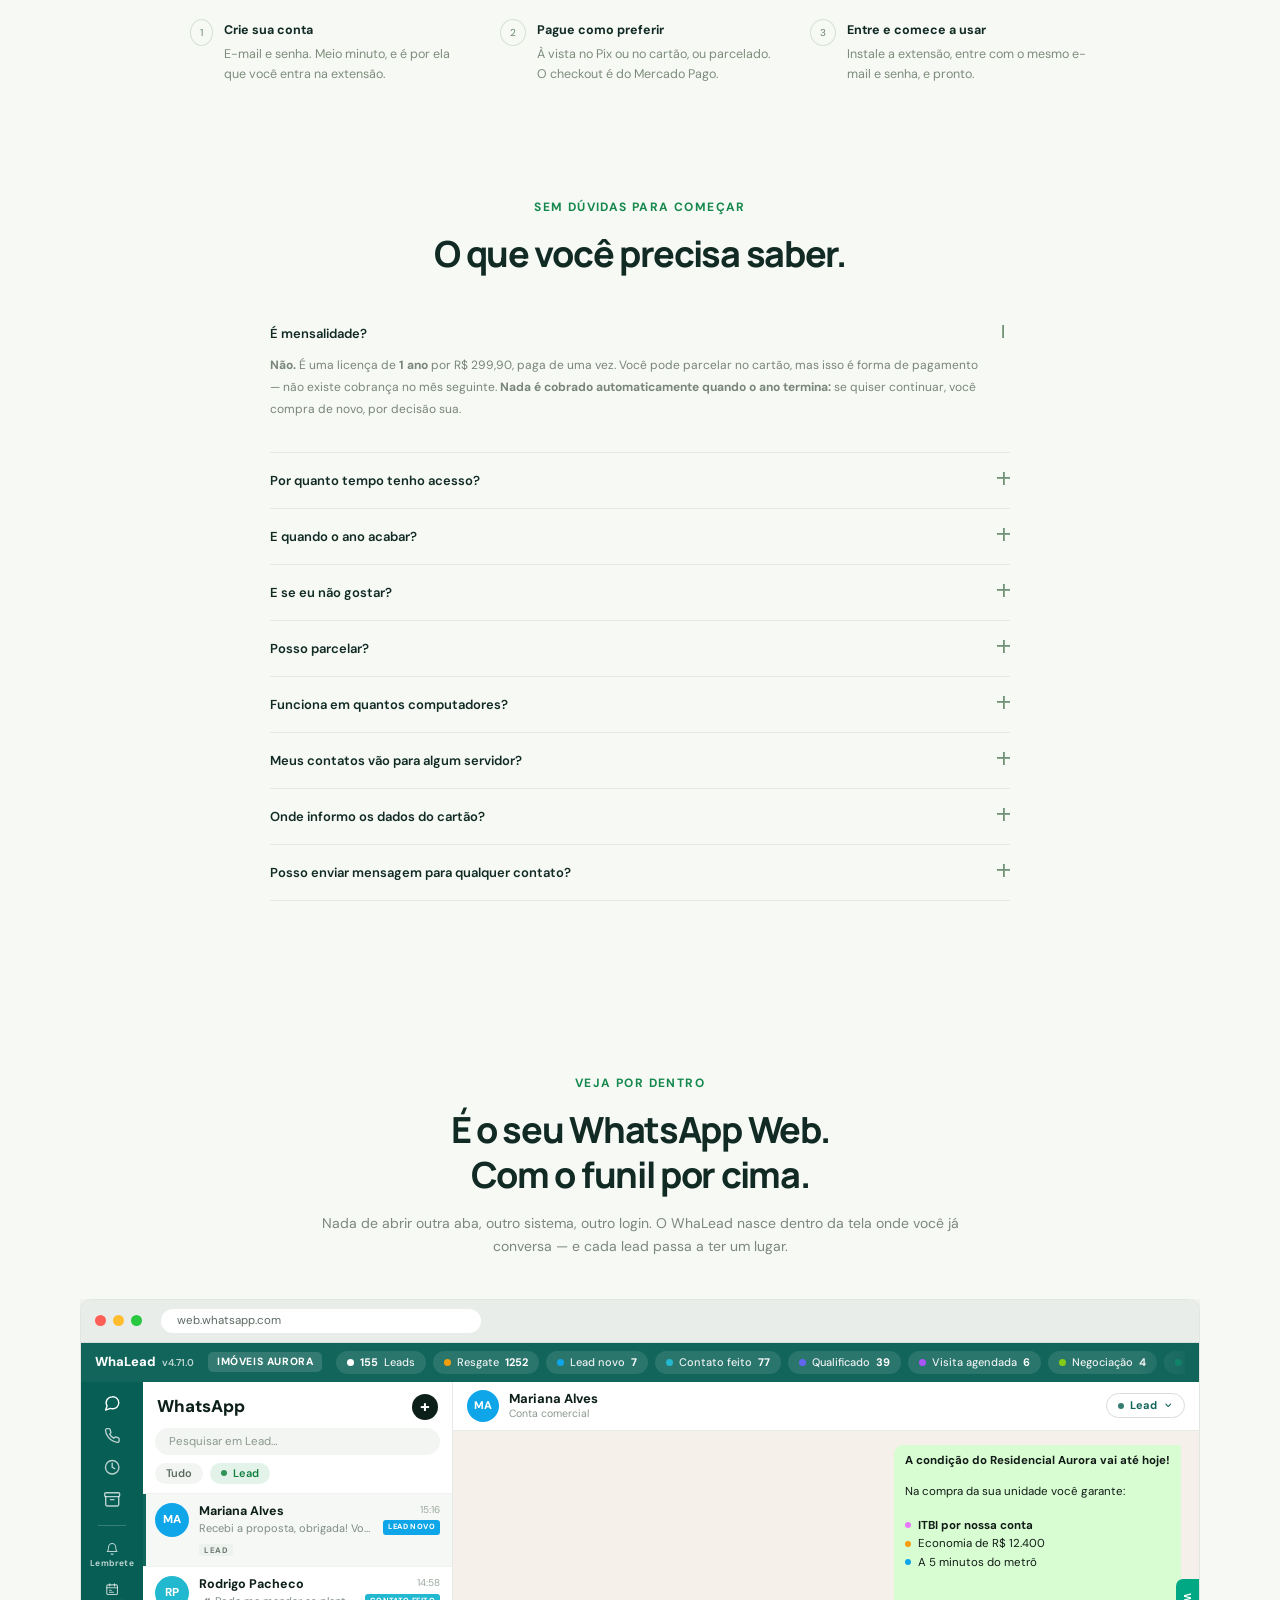
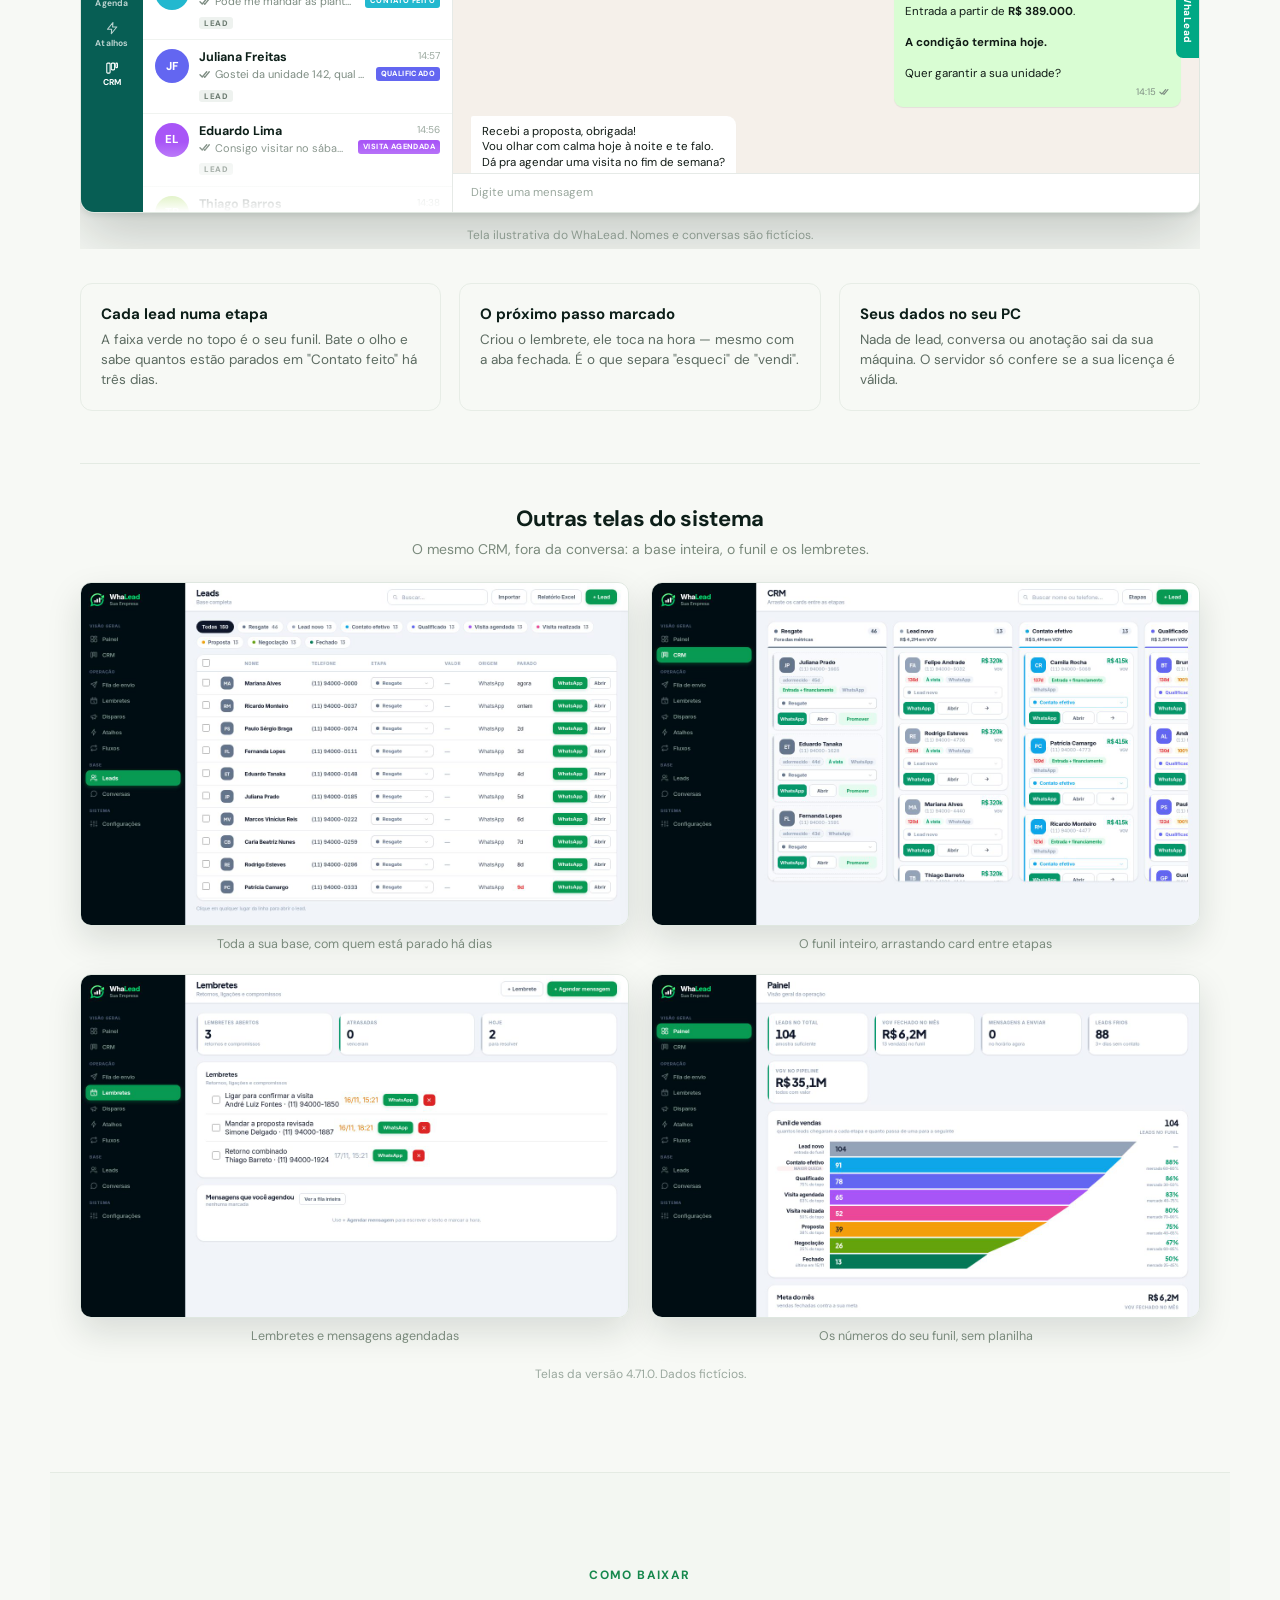
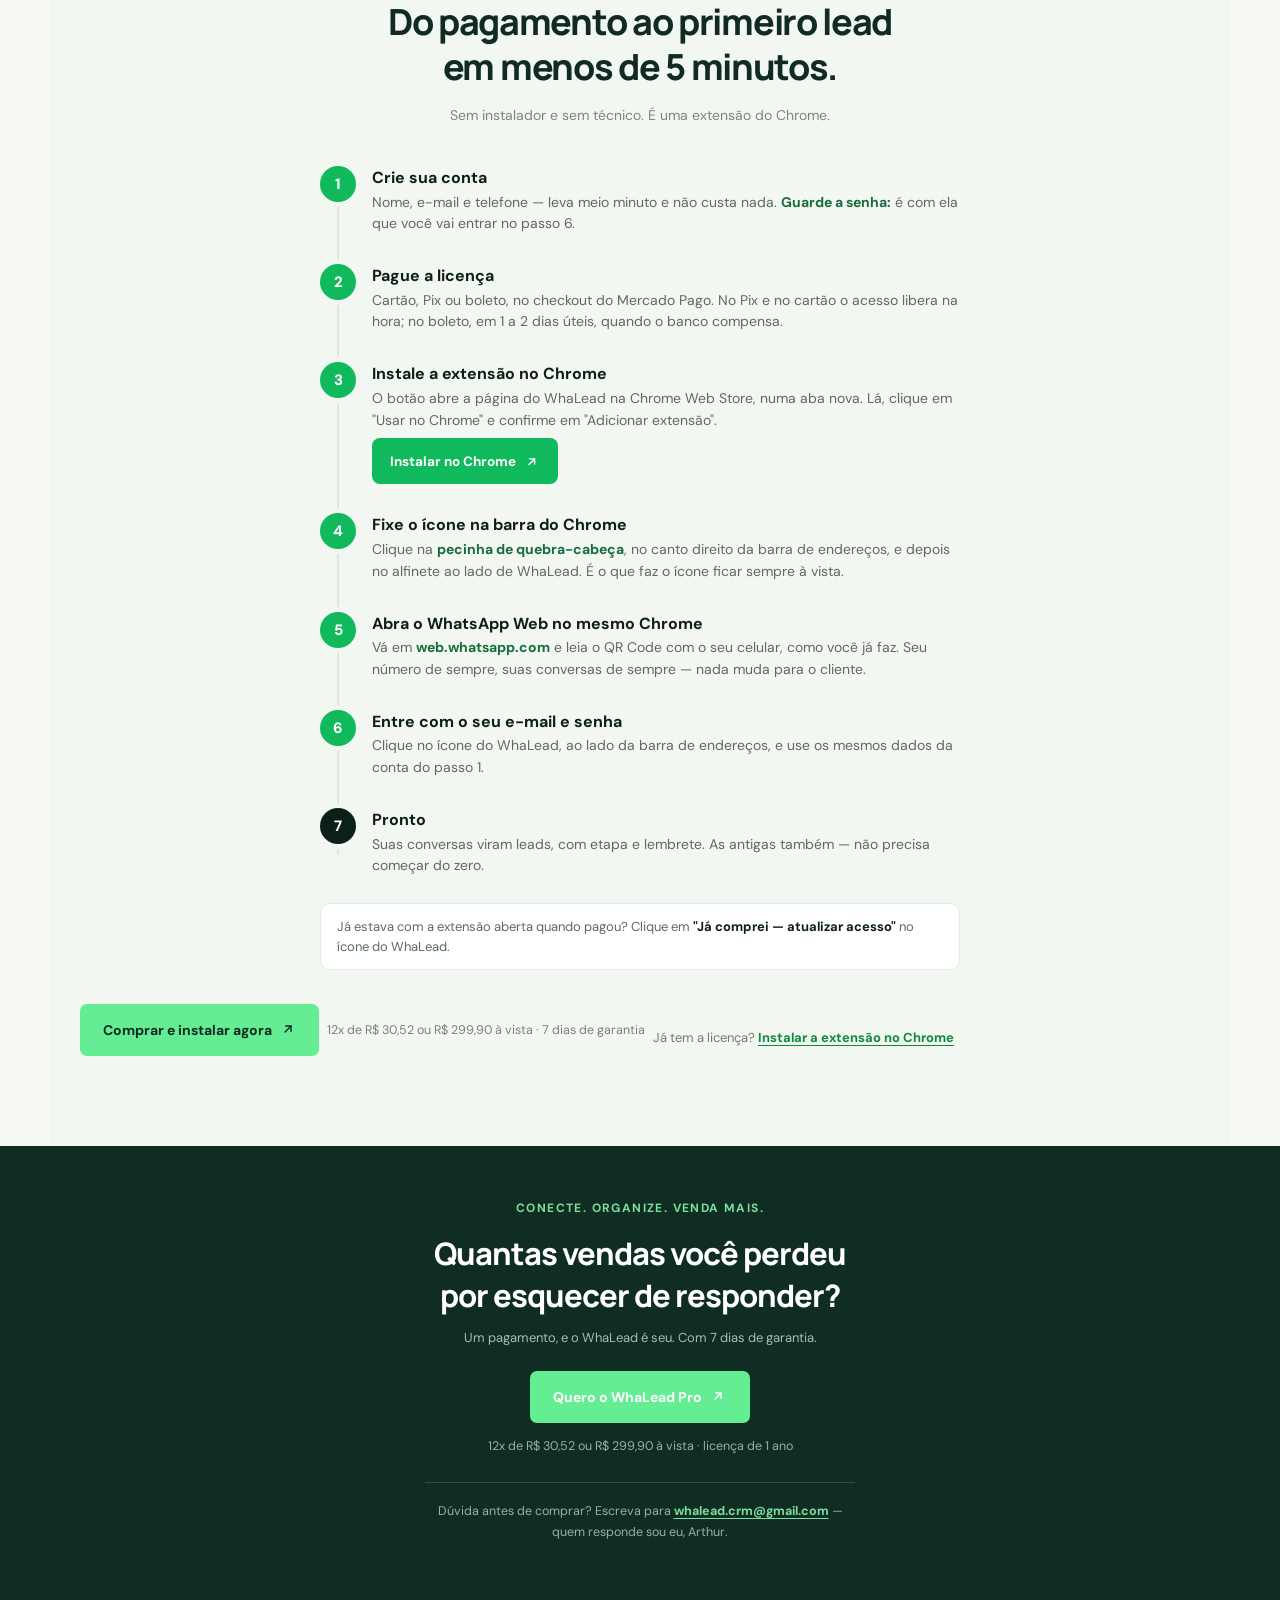
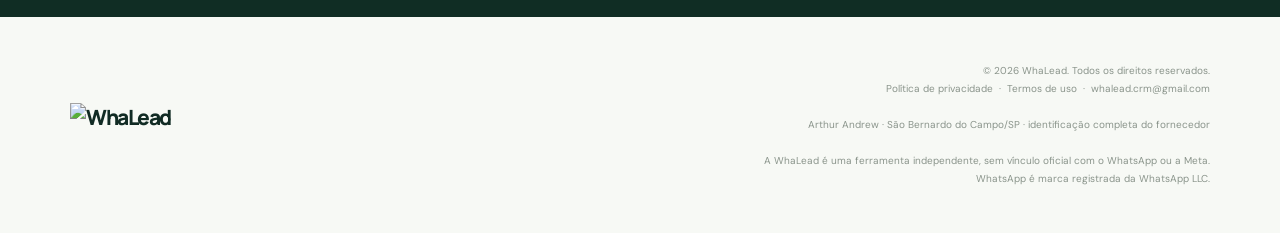
==== commit b46ad73a: "Add files via upload" ====
--- a/index.html
+++ b/index.html
@@ -1,10 +1,13 @@
-<!doctype html><html lang="pt-BR"><head><meta charset="UTF-8"><meta name="viewport" content="width=device-width,initial-scale=1"><title>WhaLead Pro — CRM dentro do seu WhatsApp Web</title>
+<!doctype html><html lang="pt-BR"><head><meta charset="UTF-8"><meta name="viewport" content="width=device-width,initial-scale=1,viewport-fit=cover"><title>WhaLead Pro — CRM dentro do seu WhatsApp Web</title>
+<link rel="preconnect" href="https://fonts.googleapis.com">
+<link rel="preconnect" href="https://fonts.gstatic.com" crossorigin>
+<link rel="stylesheet" href="https://fonts.googleapis.com/css2?family=DM+Sans:wght@400;450;500;550;600;650;700&family=Manrope:wght@400;500;600;650;700;750;800&display=swap">
 <link rel="icon" href="favicon.ico" sizes="any">
 <link rel="icon" type="image/png" sizes="192x192" href="icone-192.png">
 <link rel="icon" type="image/png" sizes="512x512" href="icone-512.png">
 <link rel="apple-touch-icon" href="icone-192-claro.png">
 <meta property="og:title" content="WhaLead Pro — CRM dentro do seu WhatsApp Web">
-<meta property="og:description" content="Organize leads, programe mensagens e nunca mais perca um follow-up. Licença de 1 ano por R$ 299,90, sem cobrança automática.">
+<meta property="og:description" content="Organize leads, programe mensagens e nunca mais perca um follow-up. Licença de 1 ano em 12x de R$ 30,52 — menos de R$ 1 por dia. Sem cobrança automática.">
 <meta property="og:image" content="https://whalead.com.br/og-whalead.png">
 <meta property="og:image:width" content="1200">
 <meta property="og:image:height" content="630">
@@ -14,13 +17,26 @@
 <meta property="og:locale" content="pt_BR">
 <meta name="twitter:card" content="summary_large_image">
 <meta name="twitter:title" content="WhaLead Pro — CRM dentro do seu WhatsApp Web">
-<meta name="twitter:description" content="Organize leads, programe mensagens e nunca mais perca um follow-up. Licença de 1 ano por R$ 299,90, sem cobrança automática.">
+<meta name="twitter:description" content="Organize leads, programe mensagens e nunca mais perca um follow-up. Licença de 1 ano em 12x de R$ 30,52 — menos de R$ 1 por dia. Sem cobrança automática.">
 <meta name="twitter:image" content="https://whalead.com.br/og-whalead.png">
 <link rel="canonical" href="https://whalead.com.br/">
 <meta property="og:type" content="website">
-<meta name="theme-color" content="#0d1f19"><meta name="description" content="CRM dentro do seu WhatsApp Web: organize leads, programe mensagens e nunca mais perca um follow-up. Licença de 1 ano por R$ 299,90, sem cobrança automática, com 7 dias de garantia."><style>
-@import url('https://fonts.googleapis.com/css2?family=DM+Sans:wght@400;450;500;550;600;650;700&family=Manrope:wght@400;500;600;650;700;750;800&display=swap');
-:root{--green:#64ed92;--bright:#17cb68;--ink:#112b24;--muted:#728078;--line:#e3eae5;--cream:#f7f9f5}*{box-sizing:border-box}html{scroll-behavior:smooth;scroll-padding-top:100px}body{margin:0;color:var(--ink);font-family:'DM Sans',sans-serif;background:var(--cream)}button,a{-webkit-tap-highlight-color:transparent}button{font:inherit}a{color:inherit;text-decoration:none}button,a{outline-offset:5px}header{height:88px;max-width:1240px;margin:auto;display:flex;align-items:center;justify-content:space-between;padding:0 30px}.brand{display:flex;align-items:center;font:800 27px Manrope,sans-serif;letter-spacing:-1.5px}.brand img{width:44px;height:43px;object-fit:contain;margin-right:7px}.brand span{color:#11b95d}nav{display:flex;align-items:center;gap:35px;font-size:13px;font-weight:600}.navcta{border:1px solid #bdccc2;padding:12px 20px;border-radius:7px;display:flex;gap:20px;align-items:center}.hero{padding:70px 30px 83px;max-width:1240px;margin:auto;display:grid;grid-template-columns:1fr 1.08fr;gap:45px;align-items:center}.eyebrow{font-size:11px;font-weight:700;letter-spacing:1.7px;display:flex;gap:9px;align-items:center}.dot{width:7px;height:7px;background:var(--bright);border-radius:50%;display:inline-block;box-shadow:0 0 0 4px #17cb6810}.hero h1{font:750 clamp(42px,4.1vw,60px)/1.13 Manrope,sans-serif;letter-spacing:-2.7px;margin:24px 0}.hero h1 em{font-style:normal;color:#16a75b}.hero p{font-size:16px;line-height:1.8;color:#69776e;max-width:425px}.button{border:0;background:var(--green);padding:17px 23px;display:inline-flex;justify-content:center;align-items:center;gap:32px;border-radius:7px;font-weight:700;font-size:14px;cursor:pointer;transition:transform .2s,background .2s}.button:hover{background:#7af4a2;transform:translateY(-2px)}.hero .button{margin-top:15px;background:var(--ink);color:white}.hero .button span{color:var(--green)}.fine{font-size:10px!important;line-height:1.7!important;margin-top:13px!important;color:#7d877f!important}.hero .checks{display:flex;gap:19px;font-size:11px;color:#66756b;margin-top:25px}.check{color:#12aa5b;margin-right:5px}.visual{position:relative;padding:25px 0 28px 14px}.visual:before{content:'';position:absolute;inset:-35px -25px;background:radial-gradient(ellipse,#d0ecd5 0,transparent 68%);z-index:-1}@media(max-width:700px){.visual:before{inset:-35px 0}}.app{background:white;border:1px solid #dbe6df;box-shadow:0 25px 65px #183a2510;border-radius:12px;overflow:hidden;transform:rotate(-1deg)}.appbar{display:flex;align-items:center;padding:14px 17px;border-bottom:1px solid #e8ede9;gap:5px}.appbar i{width:6px;height:6px;background:#dce5df;border-radius:50%}.appurl{font-size:9px;color:#a1aba4;text-align:center;flex:1}.appbody{display:flex;min-height:320px}.sidebar{background:#102c24;width:116px;color:#99b3a6;padding:19px 12px;flex-shrink:0}.sidebar .brand{font-size:15px;color:white;letter-spacing:-.7px;margin-bottom:30px}.sidebar .brand img{width:25px;height:25px;margin-right:2px}.menuitem{font-size:9px;padding:10px 8px;margin:4px 0;border-radius:4px}.menuitem.active{background:#24483b;color:#8aeaa8}.appmain{padding:20px 17px;flex:1;min-width:0}.appheading{display:flex;justify-content:space-between;align-items:center;font-size:13px;font-weight:700}.avatar{border-radius:50%;font-size:8px;background:#e4eee5;padding:7px}.appsublabel{font-size:8px;color:#93a096;margin-top:6px}.stats{display:grid;grid-template-columns:repeat(3,1fr);gap:7px;margin:19px 0}.stat{border:1px solid #e4eae5;border-radius:5px;padding:10px 8px}.stat small{font-size:7px;color:#7c8980;display:block}.stat strong{font-size:19px;display:block;margin:6px 0}.stat .up{color:#21a85d;font-size:6px}.kanban{display:flex;gap:7px}.column{flex:1;min-width:0;background:#f4f7f4;border-radius:5px;padding:7px}.columntitle{font-size:7px;font-weight:700;display:flex;justify-content:space-between;margin-bottom:9px}.lead{background:white;border:1px solid #e7ece7;border-radius:4px;padding:8px 6px;margin-bottom:6px;font-size:7px}.lead b{display:block;font-size:7px}.lead p{color:#96a095;font-size:6px;margin:4px 0 9px}.lead b,.lead p,.columntitle{overflow-wrap:anywhere;min-width:0}@media(max-width:700px){.lead b,.lead p{overflow-wrap:normal;white-space:nowrap;overflow:hidden;text-overflow:ellipsis}}.column{min-width:0}.tag{background:#e7f6e9;color:#5a9765;font-size:5px;padding:3px;border-radius:3px}.float{position:absolute;background:white;border:1px solid #e0e9e0;box-shadow:0 12px 30px #1f3a2810;border-radius:10px;padding:14px 17px;display:flex;align-items:center;gap:10px;font-size:10px;z-index:2}.float b{display:block;font-size:11px;margin-bottom:4px}.float small{color:#89958b;font-size:9px}.float.top{top:2px;right:-12px}.float.bottom{bottom:8px;left:-15px}.floaticon{display:flex;align-items:center;justify-content:center;background:#e9f8ed;color:#17a655;width:33px;height:33px;border-radius:9px;font-size:17px}.strip{border-top:1px solid var(--line);border-bottom:1px solid var(--line);padding:24px 25px;display:flex;justify-content:center;gap:65px;font-size:12px;color:#78877d}.strip span{display:flex;align-items:center;gap:10px}.strip i{font-style:normal;color:#2c5e42;font-size:18px}.section{max-width:1200px;margin:auto;padding:90px 30px}.sectionhead{text-align:center;max-width:660px;margin:0 auto 40px}.label{color:#16884d;letter-spacing:1.7px;font-size:10px;font-weight:700;text-transform:uppercase}.section h2{font:750 36px/1.25 Manrope,sans-serif;letter-spacing:-1.3px;margin:15px 0}.sectionhead p{color:#7b877e;font-size:14px;line-height:1.7}.features{display:grid;grid-template-columns:repeat(3,1fr);gap:16px}.feature{padding:28px;border:1px solid var(--line);border-radius:10px;background:#fff}.feature .icon{width:38px;height:38px;display:flex;align-items:center;justify-content:center;background:#f0f7ef;border:1px solid #e6eee3;border-radius:10px;font-size:20px;color:#22814d}.feature h3{font:750 15px Manrope,sans-serif;letter-spacing:-.3px;margin:21px 0 9px}.feature p{font-size:12px;line-height:1.85;color:#7c877e;margin:0}.upgrade{background:#eaf1e9;border:1px solid #dde8db;max-width:1140px;margin:0 auto 20px;border-radius:12px;padding:30px 35px;display:flex;align-items:center;gap:24px}.upgrade .icon{font-size:25px;color:#22814d}.upgrade h3{font-size:15px;margin:0 0 7px}.upgrade p{font-size:12px;color:#778575;margin:0;line-height:1.7}.upgrade a{margin-left:auto;white-space:nowrap;font-size:12px;font-weight:700}.offersection{padding-top:65px}.pricing{max-width:900px;margin:auto;display:grid;grid-template-columns:1fr 1fr;overflow:hidden;border-radius:15px;border:1px solid #d8e3d6;background:white;box-shadow:0 20px 50px #183a2508}.planinfo{padding:40px}.planinfo .label{color:#7a8a7c}.planinfo h3{font:750 26px Manrope,sans-serif;margin:13px 0 9px;letter-spacing:-1px}.planinfo p{font-size:12px;color:#7b877d;line-height:1.8}.planlist{padding:0;margin:24px 0 0;list-style:none;font-size:12px}.planlist li{margin:16px 0;display:flex;gap:10px}.planlist li:before{content:'✓';color:#18ab5a}.planprice{background:#102d24;padding:36px;color:white;position:relative}.trialpill{background:#244e37;border:1px solid #3b6848;color:#96efa9;border-radius:30px;padding:7px 12px;display:inline-block;font-size:10px;letter-spacing:.3px}.trialtitle{font:750 37px Manrope,sans-serif;letter-spacing:-1.5px;margin:22px 0 2px}.after{color:#a9beb0;font-size:12px;line-height:1.8}.price{font:750 44px Manrope,sans-serif;letter-spacing:-1.8px;margin:14px 0 0}.price small{font:500 14px 'DM Sans',sans-serif;letter-spacing:0;color:#b8cbbf}.parcline{margin-top:10px;display:flex;align-items:baseline;gap:7px;flex-wrap:wrap}.parcline .ou{color:#a9beb0;font-size:15px;font-weight:500}.parcline b{font:750 26px Manrope,sans-serif;letter-spacing:-.9px;color:#7df2a3}@media(max-width:700px){.parcline b{font-size:23px}}.total{font-size:10px;color:#94ad9d;margin:7px 0 24px}.planprice .button{width:100%;margin-top:24px}.paymentnote{font-size:10px;color:#b0c5b7;line-height:1.8;margin-top:13px}.secure{display:flex;gap:12px;justify-content:center;font-size:9px;color:#809c89;margin-top:18px}.steps{display:flex;max-width:900px;margin:35px auto 0;gap:30px}.step{flex:1;display:flex;align-items:flex-start;gap:11px}.stepnum{font-size:10px;border:1px solid #d6e1d4;border-radius:50%;padding:6px 9px;color:#688369}.step b{display:block;font-size:11px;margin:3px 0 6px}.step p{font-size:10px;line-height:1.7;margin:0;color:#839080}.faq{max-width:800px;padding-top:20px;padding-bottom:80px}.faq .sectionhead{margin-bottom:30px}details{border-bottom:1px solid var(--line);padding:19px 0}summary{cursor:pointer;font-size:13px;font-weight:600;list-style:none;display:flex;justify-content:space-between;gap:20px}summary:after{content:'+';font-size:20px;font-weight:400;color:#719477}details[open] summary:after{content:'−'}details p{color:#788579;font-size:12px;line-height:1.85;padding-right:25px}.endcta{background:#102d24;color:white;padding:50px 30px;text-align:center}.endcta h2{font:750 31px Manrope,sans-serif;letter-spacing:-1px;margin:0 0 12px}.endcta p{font-size:13px;color:#a6bcb0;margin-bottom:25px}.endcta .fine{color:#9ab09f!important}footer{max-width:1200px;margin:auto;padding:35px 30px;display:flex;align-items:center;justify-content:space-between;gap:20px}footer .brand{font-size:21px}footer .brand img{width:33px;height:33px}footer p{color:#8a948b;font-size:10px;line-height:1.8;text-align:right}.modal{border:1px solid #d9e4d9;border-radius:16px;padding:32px;max-width:440px;width:calc(100% - 36px);color:var(--ink)}.modal::backdrop{background:#0b241cc9;backdrop-filter:blur(5px)}.modal h2{font:750 24px Manrope,sans-serif;letter-spacing:-.7px}.modal p{font-size:13px;line-height:1.8;color:#758375}.modal .button{width:100%;margin-top:10px}.close{position:absolute;right:16px;top:12px;border:0;background:none;font-size:24px;color:#839080;cursor:pointer}.context{display:none;background:#e4f4e5;border-bottom:1px solid #d2e6d5;text-align:center;padding:11px 20px;font-size:12px}.context.visible{display:block}.mobilecta{display:none}@media(min-width:1500px){.hero{padding-top:95px;padding-bottom:110px}}@media(max-width:950px){.hero{gap:25px;padding-top:45px}.hero h1{font-size:43px}.visual{padding-left:0}.float.top{right:-6px}.sidebar{width:87px;padding:15px 7px}.sidebar .brand{font-size:12px}.appmain{padding:16px 10px}.strip{gap:25px}.hero .checks{gap:10px;font-size:9px}.feature{padding:23px}.hero p{font-size:14px}.hero .lead p{font-size:6px}}@media(max-width:700px){header{height:75px;padding:0 20px}.brand{font-size:24px}nav>a:not(.navcta),.navlinks>a:not(.navcta){display:none}.navlinks{gap:0}.navcta{font-size:11px;padding:10px 13px;gap:12px}.hero{display:flex;flex-direction:column;padding:35px 23px 55px;gap:40px;align-items:stretch}.hero h1{font-size:44px;letter-spacing:-2px;max-width:480px}.hero p{max-width:450px}.hero .checks{font-size:10px;gap:18px}.visual{max-width:510px;width:100%;align-self:center;padding:20px 8px}.float.top{right:0}.float.bottom{left:0;bottom:0}.appbody{min-height:290px}.kanban .column:nth-child(3){display:none}.sidebar{width:100px}.strip{display:grid;grid-template-columns:1fr 1fr;gap:20px;font-size:10px;padding:23px}.section{padding:60px 22px}.section h2{font-size:29px}.features{grid-template-columns:1fr 1fr;gap:10px}.feature{padding:20px 16px}.feature h3{font-size:13px}.feature p{font-size:11px}.upgrade{margin:0 22px;padding:23px;gap:15px;flex-wrap:wrap}.upgrade .icon{display:none}.upgrade a{margin-left:0}.pricing{grid-template-columns:1fr}.planinfo{padding:30px}.planprice{padding:30px}.steps{flex-direction:column;gap:20px}.faq{padding-top:0}.endcta h2{font-size:27px}footer{padding:28px 22px 90px;align-items:flex-start}footer p{font-size:8px;max-width:190px}footer .brand{font-size:18px}.mobilecta{display:flex;position:fixed;bottom:0;left:0;right:0;background:#f7f9f5f5;backdrop-filter:blur(10px);border-top:1px solid var(--line);padding:10px 16px;z-index:5;align-items:center;justify-content:space-between;gap:10px}.mobilecta b{font-size:12px}.mobilecta small{font-size:9px;color:#758375;display:block;margin-top:3px}.mobilecta .button{padding:13px 16px;font-size:11px;gap:10px}}
+<meta name="theme-color" content="#0d1f19"><meta name="description" content="CRM dentro do seu WhatsApp Web: organize leads e nunca mais perca um follow-up. 12x de R$ 30,52 — menos de R$ 1 por dia. Licença de 1 ano, sem mensalidade."><style>/* --- navegador de dentro do WhatsApp ---------------------------
+   O link do site chega quase sempre por conversa, e abre numa
+   webview com barra em cima e em baixo. Daí estas quatro: o
+   iOS aumenta a fonte sozinho na horizontal; 100svh mede a tela
+   util de verdade (100vh mede a tela inteira e o rodape some
+   atras da barra); o Android pinta um retangulo cinza em cada
+   toque; e a fonte do sistema segura o texto no lugar enquanto
+   a DM Sans nao chega -- sem isso o primeiro quadro sai em
+   Times e a pagina inteira pula quando a fonte carrega.      */
+html{-webkit-text-size-adjust:100%;text-size-adjust:100%}body{min-height:100svh}a,button{-webkit-tap-highlight-color:rgba(37,211,102,.18)}:root{--fb:-apple-system,BlinkMacSystemFont,"Segoe UI",Roboto,"Helvetica Neue",Arial,sans-serif}
+
+:root{--green:#64ed92;--bright:#17cb68;--ink:#112b24;--muted:#728078;--line:#e3eae5;--cream:#f7f9f5}*{box-sizing:border-box}html{scroll-behavior:smooth;scroll-padding-top:100px}body{margin:0;color:var(--ink);font-family:'DM Sans',var(--fb);background:var(--cream)}button,a{-webkit-tap-highlight-color:transparent}button{font:inherit}a{color:inherit;text-decoration:none}button,a{outline-offset:5px}header{height:88px;max-width:1240px;margin:auto;display:flex;align-items:center;justify-content:space-between;padding:0 30px}.brand{display:flex;align-items:center;font:800 27px Manrope,var(--fb);letter-spacing:-1.5px}.brand img{width:44px;height:43px;object-fit:contain;margin-right:7px}.brand span{color:#11b95d}nav{display:flex;align-items:center;gap:35px;font-size:13px;font-weight:600}.navcta{border:1px solid #bdccc2;padding:12px 20px;border-radius:7px;display:flex;gap:20px;align-items:center}.hero{padding:70px 30px 83px;max-width:1240px;margin:auto;display:grid;grid-template-columns:1fr 1.08fr;gap:45px;align-items:center}.eyebrow{font-size:12px;font-weight:700;letter-spacing:1.7px;display:flex;gap:9px;align-items:center}.dot{width:7px;height:7px;background:var(--bright);border-radius:50%;display:inline-block;box-shadow:0 0 0 4px #17cb6810}.hero h1{font:750 clamp(42px,4.1vw,60px)/1.13 Manrope,var(--fb);letter-spacing:-2.7px;margin:24px 0}.hero h1 em{font-style:normal;color:#16a75b}.hero p{font-size:16px;line-height:1.8;color:#69776e;max-width:425px}.button{border:0;background:var(--green);padding:17px 23px;display:inline-flex;justify-content:center;align-items:center;gap:32px;border-radius:7px;font-weight:700;font-size:14px;cursor:pointer;transition:transform .2s,background .2s}.button:hover{background:#7af4a2;transform:translateY(-2px)}.hero .button{margin-top:15px;background:var(--ink);color:white}.hero .button span{color:var(--green)}.fine{font-size:12.5px!important;line-height:1.65!important;margin-top:13px!important;color:#78837a!important}.hero .checks{display:flex;gap:19px;font-size:11px;color:#66756b;margin-top:25px}.check{color:#12aa5b;margin-right:5px}.visual{position:relative;padding:25px 0 28px 14px}.visual:before{content:'';position:absolute;inset:-35px -25px;background:radial-gradient(ellipse,#d0ecd5 0,transparent 68%);z-index:-1}@media(max-width:700px){.visual:before{inset:-35px 0}}.app{background:white;border:1px solid #dbe6df;box-shadow:0 25px 65px #183a2510;border-radius:12px;overflow:hidden;transform:rotate(-1deg)}.appbar{display:flex;align-items:center;padding:14px 17px;border-bottom:1px solid #e8ede9;gap:5px}.appbar i{width:6px;height:6px;background:#dce5df;border-radius:50%}.appurl{font-size:9px;color:#a1aba4;text-align:center;flex:1}.appbody{display:flex;min-height:320px}.sidebar{background:#102c24;width:116px;color:#99b3a6;padding:19px 12px;flex-shrink:0}.sidebar .brand{font-size:15px;color:white;letter-spacing:-.7px;margin-bottom:30px}.sidebar .brand img{width:25px;height:25px;margin-right:2px}.menuitem{font-size:9px;padding:10px 8px;margin:4px 0;border-radius:4px}.menuitem.active{background:#24483b;color:#8aeaa8}.appmain{padding:20px 17px;flex:1;min-width:0}.appheading{display:flex;justify-content:space-between;align-items:center;font-size:13px;font-weight:700}.avatar{border-radius:50%;font-size:8px;background:#e4eee5;padding:7px}.appsublabel{font-size:8px;color:#93a096;margin-top:6px}.stats{display:grid;grid-template-columns:repeat(3,1fr);gap:7px;margin:19px 0}.stat{border:1px solid #e4eae5;border-radius:5px;padding:10px 8px}.stat small{font-size:7px;color:#7c8980;display:block}.stat strong{font-size:19px;display:block;margin:6px 0}.stat .up{color:#21a85d;font-size:6px}.kanban{display:flex;gap:7px}.column{flex:1;min-width:0;background:#f4f7f4;border-radius:5px;padding:7px}.columntitle{font-size:7px;font-weight:700;display:flex;justify-content:space-between;margin-bottom:9px}.lead{background:white;border:1px solid #e7ece7;border-radius:4px;padding:8px 6px;margin-bottom:6px;font-size:7px}.lead b{display:block;font-size:7px}.lead p{color:#96a095;font-size:6px;margin:4px 0 9px}.lead b,.lead p,.columntitle{overflow-wrap:anywhere;min-width:0}@media(max-width:700px){.lead b,.lead p{overflow-wrap:normal;white-space:nowrap;overflow:hidden;text-overflow:ellipsis}}.column{min-width:0}.tag{background:#e7f6e9;color:#5a9765;font-size:5px;padding:3px;border-radius:3px}.float{position:absolute;background:white;border:1px solid #e0e9e0;box-shadow:0 12px 30px #1f3a2810;border-radius:10px;padding:14px 17px;display:flex;align-items:center;gap:10px;font-size:10px;z-index:2}.float b{display:block;font-size:11px;margin-bottom:4px}.float small{color:#89958b;font-size:9px}.float.top{top:2px;right:-12px}.float.bottom{bottom:8px;left:-15px}.floaticon{display:flex;align-items:center;justify-content:center;background:#e9f8ed;color:#17a655;width:33px;height:33px;border-radius:9px;font-size:17px}.strip{border-top:1px solid var(--line);border-bottom:1px solid var(--line);padding:24px 25px;display:flex;justify-content:center;gap:65px;font-size:12px;color:#78877d}.strip span{display:flex;align-items:center;gap:10px}.strip i{font-style:normal;color:#2c5e42;font-size:18px}.section{max-width:1200px;margin:auto;padding:90px 30px}.sectionhead{text-align:center;max-width:660px;margin:0 auto 40px}.label{color:#16884d;letter-spacing:1.4px;font-size:12px;font-weight:700;text-transform:uppercase}.section h2{font:750 36px/1.25 Manrope,var(--fb);letter-spacing:-1.3px;margin:15px 0}.sectionhead p{color:#7b877e;font-size:14px;line-height:1.7}.features{display:grid;grid-template-columns:repeat(3,1fr);gap:16px}.feature{padding:28px;border:1px solid var(--line);border-radius:10px;background:#fff}.feature .icon{width:38px;height:38px;display:flex;align-items:center;justify-content:center;background:#f0f7ef;border:1px solid #e6eee3;border-radius:10px;font-size:20px;color:#22814d}.feature h3{font:750 15px Manrope,var(--fb);letter-spacing:-.3px;margin:21px 0 9px}.feature p{font-size:12px;line-height:1.85;color:#7c877e;margin:0}.upgrade{background:#eaf1e9;border:1px solid #dde8db;max-width:1140px;margin:0 auto 20px;border-radius:12px;padding:30px 35px;display:flex;align-items:center;gap:24px}.upgrade .icon{font-size:25px;color:#22814d}.upgrade h3{font-size:15px;margin:0 0 7px}.upgrade p{font-size:12px;color:#778575;margin:0;line-height:1.7}.upgrade a{margin-left:auto;white-space:nowrap;font-size:12px;font-weight:700}.offersection{padding-top:65px}.pricing{max-width:900px;margin:auto;display:grid;grid-template-columns:1fr 1fr;overflow:hidden;border-radius:15px;border:1px solid #d8e3d6;background:white;box-shadow:0 20px 50px #183a2508}.planinfo{padding:40px}.planinfo .label{color:#7a8a7c}.planinfo h3{font:750 26px Manrope,var(--fb);margin:13px 0 9px;letter-spacing:-1px}.planinfo p{font-size:12px;color:#7b877d;line-height:1.8}.planlist{padding:0;margin:24px 0 0;list-style:none;font-size:12px}.planlist li{margin:16px 0;display:flex;gap:10px}.planlist li:before{content:'';flex:none;width:16px;height:16px;margin-top:2px;background:url("data:image/svg+xml,%3Csvg xmlns='http://www.w3.org/2000/svg' viewBox='0 0 24 24' fill='none' stroke='%2318ab5a' stroke-width='2.6' stroke-linecap='round' stroke-linejoin='round'%3E%3Cpath d='M4.5 12.6 9.3 17.4 19.5 7.2'/%3E%3C/svg%3E") center/contain no-repeat}.planprice{background:#102d24;padding:36px;color:white;position:relative}.trialpill{background:#244e37;border:1px solid #3b6848;color:#96efa9;border-radius:30px;padding:7px 12px;display:inline-block;font-size:12px;letter-spacing:.3px}.trialtitle{font:750 37px Manrope,var(--fb);letter-spacing:-1.5px;margin:22px 0 2px}.after{color:#a9beb0;font-size:12px;line-height:1.8}.price{font:750 44px Manrope,var(--fb);letter-spacing:-1.8px;margin:14px 0 0;line-height:1.04}
+/* a parcela virou a manchete; o 'por dia' vem logo abaixo e o valor
+   cheio desce para a linha do 'ou' e para a letra miúda */
+.priceday{font:700 18px Manrope,var(--fb);color:#7dde9b;margin-top:9px;letter-spacing:-.2px}
+.pricefine{font-size:12.5px;line-height:1.5;color:#9fb5a6;margin:12px 0 0}.price small{font:500 14px 'DM Sans',sans-serif;letter-spacing:0;color:#b8cbbf}.parcline{margin-top:12px;display:flex;align-items:baseline;gap:7px;flex-wrap:wrap}.parcline .ou{color:#a9beb0;font-size:15px;font-weight:500}.parcline b{font:700 17px Manrope,var(--fb);letter-spacing:-.3px;color:#cfe9d8}@media(max-width:700px){.parcline b{font-size:16px}}.total{font-size:10px;color:#94ad9d;margin:7px 0 24px}.planprice .button{width:100%;margin-top:24px}.paymentnote{font-size:12px;color:#b8ccbe;line-height:1.75;margin-top:13px}.secure{display:flex;gap:12px;justify-content:center;flex-wrap:wrap;font-size:12px;color:#8aa893;margin-top:18px}.steps{display:flex;max-width:900px;margin:35px auto 0;gap:30px}.step{flex:1;display:flex;align-items:flex-start;gap:11px}.stepnum{font-size:10px;border:1px solid #d6e1d4;border-radius:50%;padding:6px 9px;color:#688369}.step b{display:block;font-size:12.5px;margin:3px 0 6px}.step p{font-size:12.5px;line-height:1.65;margin:0;color:#7d8c7b}.faq{max-width:800px;padding-top:20px;padding-bottom:80px}.faq .sectionhead{margin-bottom:30px}details{border-bottom:1px solid var(--line);padding:19px 0}summary{cursor:pointer;font-size:13px;font-weight:600;list-style:none;display:flex;justify-content:space-between;gap:20px}summary:after{content:'';flex:none;width:13px;height:13px;color:#719477;background:linear-gradient(currentColor,currentColor) center/13px 1.8px no-repeat,linear-gradient(currentColor,currentColor) center/1.8px 13px no-repeat;transition:transform .2s ease}details[open] summary:after{transform:rotate(90deg);background:linear-gradient(currentColor,currentColor) center/13px 1.8px no-repeat}details p{color:#788579;font-size:12px;line-height:1.85;padding-right:25px}.endcta{background:#102d24;color:white;padding:50px 30px;text-align:center}.endcta h2{font:750 31px Manrope,var(--fb);letter-spacing:-1px;margin:0 0 12px}.endcta p{font-size:13px;color:#a6bcb0;margin-bottom:25px}.endcta .fine{color:#9ab09f!important}footer{max-width:1200px;margin:auto;padding:35px 30px;display:flex;align-items:center;justify-content:space-between;gap:20px}footer .brand{font-size:21px}footer .brand img{width:33px;height:33px}footer p{color:#8a948b;font-size:10px;line-height:1.8;text-align:right}.modal{border:1px solid #d9e4d9;border-radius:16px;padding:32px;max-width:440px;width:calc(100% - 36px);color:var(--ink)}.modal::backdrop{background:#0b241cc9;backdrop-filter:blur(5px)}.modal h2{font:750 24px Manrope,var(--fb);letter-spacing:-.7px}.modal p{font-size:13px;line-height:1.8;color:#758375}.modal .button{width:100%;margin-top:10px}.close{position:absolute;right:16px;top:12px;border:0;background:none;font-size:24px;color:#839080;cursor:pointer}.context{display:none;background:#e4f4e5;border-bottom:1px solid #d2e6d5;text-align:center;padding:11px 20px;font-size:12px}.context.visible{display:block}.mobilecta{display:none}@media(min-width:1500px){.hero{padding-top:95px;padding-bottom:110px}}@media(max-width:950px){.hero{gap:25px;padding-top:45px}.hero h1{font-size:43px}.visual{padding-left:0}.float.top{right:-6px}.sidebar{width:87px;padding:15px 7px}.sidebar .brand{font-size:12px}.appmain{padding:16px 10px}.strip{gap:25px}.hero .checks{gap:10px;font-size:9px}.feature{padding:23px}.hero p{font-size:14px}.hero .lead p{font-size:6px}}@media(max-width:700px){header{height:75px;padding:0 20px}.brand{font-size:24px}nav>a:not(.navcta),.navlinks>a:not(.navcta){display:none}.navlinks{gap:0}.navcta{font-size:11px;padding:10px 13px;gap:12px}.hero{display:flex;flex-direction:column;padding:35px 23px 55px;gap:40px;align-items:stretch}.hero h1{font-size:44px;letter-spacing:-2px;max-width:480px}.hero p{max-width:450px}.hero .checks{font-size:10px;gap:18px}.visual{max-width:510px;width:100%;align-self:center;padding:20px 8px}.float.top{right:0}.float.bottom{left:0;bottom:0}.appbody{min-height:290px}.kanban .column:nth-child(3){display:none}.sidebar{width:100px}.strip{display:grid;grid-template-columns:1fr 1fr;gap:20px;font-size:10px;padding:23px}.section{padding:60px 22px}.section h2{font-size:29px}.features{grid-template-columns:1fr 1fr;gap:10px}.feature{padding:20px 16px}.feature h3{font-size:15px}.feature p{font-size:13px;line-height:1.7}.upgrade{margin:0 22px;padding:23px;gap:15px;flex-wrap:wrap}.upgrade .icon{display:none}.upgrade a{margin-left:0}.pricing{grid-template-columns:1fr}.planinfo{padding:30px}.planprice{padding:30px}.steps{flex-direction:column;gap:20px}.faq{padding-top:0}.endcta h2{font-size:27px}footer{padding:28px 22px 90px;align-items:flex-start;flex-direction:column;gap:18px}footer p{font-size:12px;line-height:1.75;max-width:none;text-align:left}footer .brand{font-size:18px}.mobilecta{display:flex;position:fixed;bottom:0;left:0;right:0;background:#f7f9f5f5;-webkit-backdrop-filter:blur(10px);backdrop-filter:blur(10px);border-top:1px solid var(--line);padding:10px max(16px,env(safe-area-inset-right)) max(10px,env(safe-area-inset-bottom)) max(16px,env(safe-area-inset-left));z-index:5;align-items:center;justify-content:space-between;gap:10px}.mobilecta b{font-size:12px}.mobilecta small{font-size:12px;color:#758375;display:block;margin-top:3px}.mobilecta .button{padding:13px 16px;font-size:11px;gap:10px}}
 
 .brand img.full-logo{width:160px;height:auto;margin:0;object-fit:contain}.sidebar .brand{background:#f7f9f5;border-radius:5px;padding:6px 4px}.sidebar .brand img.full-logo{width:100%;height:auto}footer .brand img.full-logo{width:135px;height:auto}@media(max-width:700px){.brand img.full-logo{width:140px}footer .brand img.full-logo{width:110px}}
 
@@ -31,23 +47,66 @@
 .heroguarantee{display:flex;flex-wrap:wrap;gap:8px;margin:18px 0 0}
 .heroprova{list-style:none;margin:22px 0 26px;padding:0;max-width:450px}
 .heroprova li{position:relative;padding:0 0 0 27px;margin:0 0 9px;font-size:14.5px;line-height:1.55;color:#4a5a50}
-.heroprova li:before{content:"✓";position:absolute;left:0;top:0;width:18px;height:18px;border-radius:50%;background:#dff4e6;color:#11a455;font-size:10px;font-weight:800;display:flex;align-items:center;justify-content:center}
+.heroprova li:before{content:'';position:absolute;left:0;top:1px;width:18px;height:18px;border-radius:50%;background:#dff4e6 url("data:image/svg+xml,%3Csvg xmlns='http://www.w3.org/2000/svg' viewBox='0 0 24 24' fill='none' stroke='%2311a455' stroke-width='3' stroke-linecap='round' stroke-linejoin='round'%3E%3Cpath d='M4.5 12.6 9.3 17.4 19.5 7.2'/%3E%3C/svg%3E") center/11px 11px no-repeat}
 .heroprice{font-size:15px!important;line-height:1.6!important;margin:16px 0 0!important;color:#3d4a42!important;max-width:450px}
-.heroprice b{color:#0f2e1e}p.heroparc{font-size:17px;line-height:1.55;margin:10px 0 0;color:#4a5a4f;max-width:450px}.heroparc b{color:#0f2e1e;font-weight:700}.heroparc .pt{opacity:.45;margin:0 3px}@media(max-width:700px){p.heroparc{font-size:15.5px}}
+/* ---- o gancho de preço -------------------------------------------------
+   A parcela é o número que o cliente aceita; o total à vista é o que
+   assusta. Então a parcela e o "por dia" ficam grandes, e o valor cheio
+   desce para a letra miúda — onde continua visível, porque sumir com ele
+   seria esconder preço, não melhorar oferta. */
+/* ---- ícones -------------------------------------------------------
+   Eram caracteres (⚡ ✆ ⛁ ♧ ◷ ▦ ♙ ☷). No celular viravam emoji
+   colorido ou quadradinho vazio, cada um num tamanho, e era isso que
+   desalinhava a página. Agora é SVG: mesmo desenho em todo aparelho.
+   `vertical-align` em vez de baseline porque ícone desenhado não tem
+   linha de base — sem isso ele "senta" 2px abaixo do texto.          */
+.ic{width:1em;height:1em;flex:none;vertical-align:-.14em}
+.icsm{width:1.15em;height:1.15em}
+.icxs{width:.95em;height:.95em}
+.ictick{width:1.15em;height:.78em;vertical-align:-.04em}
+/* a caixa do ícone tem 38px; o desenho ocupa 20 e sobra respiro dos
+   dois lados. Com 100% ele encostava na borda arredondada.        */
+.feature .icon .ic,.upgrade .icon .ic{width:21px;height:21px}
+.floaticon .ic{width:17px;height:17px}
+.menuitem{display:flex;align-items:center;gap:7px}
+.trialpill,.gbadge,.up,.pvetapa,.pvfiltros .on{display:inline-flex;align-items:center;gap:6px}
+.checkout,.navcta,.baixarcta{display:inline-flex;align-items:center;justify-content:center;gap:8px}
+/* a bolinha de etapa: CSS puro, nenhuma fonte para estragar */
+.pt{width:6px;height:6px;border-radius:50%;background:currentColor;flex:none;opacity:.85}
+/* ---- dedo, não mouse ----------------------------------------------
+   O link chega por conversa e abre no celular: todo link clicável
+   precisa de uma área que o polegar acerte. O texto continua do mesmo
+   tamanho — quem cresce é a área de toque, com padding e margem
+   negativa para o espaçamento do texto não mudar.                    */
+@media(max-width:860px){
+  .faixalink,.upgrade a,.ctamail,footer a,.fine a,p a{
+    position:relative;padding:13px 2px;margin:-13px 0;display:inline-block}
+  .mobilecta a{min-height:44px;display:inline-flex;align-items:center}
+  /* a pergunta do FAQ é a linha inteira: tem de ser clicável inteira */
+  summary{min-height:46px;padding-top:12px;padding-bottom:12px}
+  .fxbtn,.navcta,.upgrade a{min-height:44px}
+}
+.hook{margin:20px 0 0;max-width:470px;border-left:4px solid var(--bright);padding:2px 0 2px 16px}
+.hookval{display:flex;align-items:baseline;gap:9px;flex-wrap:wrap}
+.hookx{font:800 42px Manrope,var(--fb);letter-spacing:-1.6px;color:#0f2e1e;line-height:1.02}
+.hookdia{font:700 19px Manrope,var(--fb);color:#15673c;margin-top:7px;line-height:1.3}
+.hookdia b{color:#0b8a46;font-weight:800}
+.hookfine{font-size:12.5px!important;line-height:1.55!important;color:#6b7a70!important;margin:9px 0 0!important;max-width:430px}
+p.heroparc{font-size:17px;line-height:1.55;margin:10px 0 0;color:#4a5a4f;max-width:450px}.heroparc b{color:#0f2e1e;font-weight:700}.heroparc .pt{opacity:.45;margin:0 3px}@media(max-width:700px){p.heroparc{font-size:15.5px}}
 .gbadge{display:inline-flex;align-items:center;gap:7px;font-size:12px;font-weight:600;
   background:#fff;border:1px solid var(--line);border-radius:30px;padding:7px 14px;color:#2b4a3c}
 .gbadge b{color:#11b95d;font-weight:750}
 .valuebar{background:#0d1f19;color:#e8f5ed;padding:26px 30px}
 .valuebar .in{max-width:1240px;margin:auto;display:grid;
   grid-template-columns:repeat(auto-fit,minmax(215px,1fr));gap:22px}
-.valuebar div b{display:block;font:750 16px Manrope,sans-serif;color:#64ed92;margin-bottom:3px}
+.valuebar div b{display:block;font:750 16px Manrope,var(--fb);color:#64ed92;margin-bottom:3px}
 .valuebar div span{font-size:12.6px;line-height:1.6;color:#9db3a8}
 .compare{max-width:1240px;margin:0 auto;padding:0 30px 10px}
 .comparebox{background:#fff;border:1px solid var(--line);border-radius:18px;padding:28px;
   display:grid;grid-template-columns:1fr auto 1fr;gap:26px;align-items:center}
-.comparebox h4{font:700 14px Manrope,sans-serif;margin:0 0 10px;color:var(--muted);
-  text-transform:uppercase;letter-spacing:.8px;font-size:11.5px}
-.comparebox .big{font:750 30px Manrope,sans-serif;letter-spacing:-1px;color:var(--ink)}
+.comparebox h4{font:700 14px Manrope,var(--fb);margin:0 0 10px;color:var(--muted);
+  text-transform:uppercase;letter-spacing:.8px;font-size:12px}
+.comparebox .big{font:750 30px Manrope,var(--fb);letter-spacing:-1px;color:var(--ink)}
 .comparebox .big small{font-size:14px;font-weight:600;color:var(--muted);letter-spacing:0}
 .comparebox .risca{text-decoration:line-through;color:#a9b5ad}
 .comparebox .vs{width:40px;height:40px;border-radius:50%;background:var(--cream);
@@ -59,10 +118,10 @@
   border-radius:20px;padding:34px 36px;display:flex;gap:26px;align-items:center}
 .gseal{width:84px;height:84px;flex-shrink:0;border-radius:50%;background:#fff;
   border:2px solid #17cb68;display:grid;place-items:center;text-align:center;
-  font:750 23px/1 Manrope,sans-serif;color:#11b95d}
+  font:750 23px/1 Manrope,var(--fb);color:#11b95d}
 .gseal small{display:block;font-size:9.5px;letter-spacing:.9px;font-weight:700;
   color:var(--muted);margin-top:3px}
-.guaranteebox h3{font:750 22px Manrope,sans-serif;margin:0 0 7px;letter-spacing:-.5px}
+.guaranteebox h3{font:750 22px Manrope,var(--fb);margin:0 0 7px;letter-spacing:-.5px}
 .guaranteebox p{margin:0;font-size:14px;line-height:1.7;color:#43584d;max-width:62ch}
 @media(max-width:820px){
   .comparebox{grid-template-columns:1fr;text-align:center}
@@ -75,7 +134,7 @@
    nome, foto nem conversa de cliente real e (b) continuar nítida em
    qualquer tela, sem um PNG de 2 MB no caminho do carregamento.      */
 .pordentro{max-width:1180px}
-.pvwrap{overflow-x:auto;-webkit-overflow-scrolling:touch;padding-bottom:6px}
+.pvwrap{overflow-x:auto;-webkit-overflow-scrolling:touch;padding-bottom:6px}.pvdica{display:none}@media(max-width:560px){.features{grid-template-columns:1fr;gap:12px}.feature{padding:18px 18px 20px}.feature h3{margin-top:12px}}
 .pvframe{min-width:940px;border-radius:14px;overflow:hidden;box-shadow:0 24px 60px rgba(13,31,25,.22),0 2px 6px rgba(13,31,25,.1);border:1px solid #dfe7e0;background:#fff;font-size:13px;line-height:1.35}
 .pvbar{background:#e9edea;padding:9px 14px;display:flex;align-items:center;gap:7px;border-bottom:1px solid #dadfdb}
 .pvtl{width:11px;height:11px;border-radius:50%;display:block}
@@ -144,7 +203,7 @@
 .faixatopo{background:#102d24;color:#cfeeda;font-size:13px;display:flex;align-items:center;justify-content:center;gap:16px;padding:11px 22px;flex-wrap:wrap;line-height:1.35;text-align:center}
 .fxpreco{display:flex;align-items:baseline;gap:7px;flex-wrap:wrap;justify-content:center}
 .fxval{color:#fff;font-size:23px;font-weight:800;letter-spacing:-.6px;line-height:1}
-.fxvista{color:#9fd9b4;font-size:12.5px}
+.fxvista{color:#9ff0bd;font-size:13px;font-weight:700}
 .fxpar{color:#cfeeda;font-size:13px}
 .fxpar [data-t]{color:#fff;font-weight:700}
 .fxbtn{background:#64ed92;color:#0b2b1d;font-weight:800;font-size:13.5px;padding:9px 18px;border-radius:8px;display:inline-flex;align-items:center;gap:7px;white-space:nowrap;border:0}
@@ -170,8 +229,10 @@
 .passos li:last-child:before{background:#0d1f19}
 .passos b{display:block;font-size:16px;color:#0d1f19;line-height:1.3;margin:5px 0 3px}
 .passos span{display:block;font-size:14px;color:#5c6b61;line-height:1.55}
-.passos .lojabtn{display:inline-flex;align-items:center;gap:8px;margin-top:7px;background:#11b95d;color:#fff;font-weight:700;font-size:13.5px;padding:9px 16px;border-radius:8px}
+.passos .lojabtn{display:inline-flex;align-items:center;gap:8px;margin-top:7px;background:#11b95d;color:#fff;font-weight:700;font-size:13.5px;padding:13px 18px;min-height:46px;border-radius:8px}
 .passos .lojabtn:hover{background:#17cb68}
+.passos .rt{display:inline;font-size:inherit;font-weight:700;color:#176c3c;margin:0}
+.avisopc{display:none}@media(max-width:860px){.avisopc{display:block;max-width:640px;margin:0 auto 24px;padding:14px 16px;background:#fff7e8;border:1px solid #f0dcb4;border-left:3px solid #e0a63a;border-radius:10px;font-size:13px;line-height:1.6;color:#6b5426}}
 .passonota{max-width:640px;margin:26px auto 0;padding:13px 16px;background:#fff;border:1px solid #e2ebe2;border-radius:10px;font-size:13px;color:#5c6b61;line-height:1.5}
 .passonota b{color:#0d1f19}
 @media(max-width:620px){.passos li{padding-left:46px;padding-bottom:22px}.passos:before{left:15px}.passos li:before{width:32px;height:32px;font-size:14px}.passos b{font-size:15px}}
@@ -182,17 +243,17 @@
 .tela{margin:0}
 .tela img{width:100%;height:auto;display:block;border-radius:11px;border:1px solid #dfe7e0;box-shadow:0 14px 34px rgba(13,31,25,.13)}
 .tela figcaption{margin-top:10px;font-size:12.5px;color:#7a8a7c;text-align:center}
-.telanota{text-align:center;font-size:11.5px;color:#9aa89e;margin:22px 0 0}
+.telanota{text-align:center;font-size:12px;color:#9aa89e;margin:22px 0 0}
 .baixarcta{text-align:center;margin-top:34px}
-.baixarcta .fine{margin-top:12px}
+.baixarcta .fine{margin-top:12px}.jatem{margin:14px 0 0;font-size:13px;color:#6f7d72}.jatem a{color:#11883f;font-weight:700;text-decoration:underline;text-underline-offset:3px}
 
 @media(max-width:620px){.telas{grid-template-columns:1fr;gap:16px}}
-.pvnota{text-align:center;font-size:11.5px;color:#8b998e;margin:14px 0 0}
+.pvnota{text-align:center;font-size:12px;color:#8b998e;margin:14px 0 0}
 .pvcards{display:grid;grid-template-columns:repeat(3,1fr);gap:18px;margin-top:34px}
 .pvcard{background:#f7f9f5;border:1px solid #e7ede6;border-radius:12px;padding:20px}
 .pvcard b{display:block;font-size:15px;color:#0d1f19;margin-bottom:6px}
 .pvcard p{margin:0;font-size:13.5px;color:#5c6b61;line-height:1.5}
-@media(max-width:760px){.pvcards{grid-template-columns:1fr;gap:12px}.pvwrap{margin:0 -22px;width:auto;box-sizing:border-box;padding:0 22px 8px}}
+@media(max-width:760px){.pvcards{grid-template-columns:1fr;gap:12px}.pvwrap{margin:0 -22px;width:auto;box-sizing:border-box;padding:0 22px 8px;scroll-snap-type:x proximity;-webkit-mask-image:linear-gradient(90deg,#000 88%,transparent);mask-image:linear-gradient(90deg,#000 88%,transparent)}.pvdica{display:block;font-size:12px;color:#7d8d82;margin:10px 0 0;text-align:center}}
 </style><script type="application/ld+json">
 {"@context":"https://schema.org","@graph":[
  {"@type":"Organization","@id":"https://whalead.com.br/#org",
@@ -215,16 +276,16 @@
 </script>
 </head><body>
 <div class="context" id="context">Você encontrou um recurso Pro. Conheça a WhaLead Pro e organize sua rotina comercial.</div>
-<div class="faixatopo"><div class="fxpreco"><b class="fxval" data-t="preco">R$ 299,90</b><span class="fxvista">à vista</span><span class="fxpar">ou <span data-t="parcelado">em até 12x no cartão</span></span></div><a class="fxbtn button checkout" data-comprar data-sealogado>Comprar agora <span>↗</span></a><div class="fxresto"><span class="fxitem">Licença de 1 ano · sem mensalidade</span><span class="sep">·</span><a href="#baixar" class="faixalink">Como baixar</a></div></div>
-<header><a class="brand" href="#" aria-label="WhaLead início"><img class="full-logo" src="logo-whalead.png" alt="WhaLead"></a><nav><div class="navlinks"><a href="#baixar">Como baixar</a><a href="#recursos">Recursos</a><a href="#plano">Preço</a><a href="#duvidas">Dúvidas</a><a class="naventrar" href="entrar.html" data-sealogado data-sealogado-txt="Minha conta">Entrar</a></div><a class="navcta" data-comprar data-sealogado>Comprar <span>↗</span></a></nav></header>
-<main><section class="hero"><div><div class="eyebrow"><span class="dot"></span> PARA QUEM VENDE PELO WHATSAPP</div><h1>Pare de perder venda<br>no meio da<br><em>conversa.</em></h1><p>O WhaLead transforma seu WhatsApp Web num CRM completo: cada lead numa etapa, o follow-up marcado para a hora certa e nenhuma proposta esquecida numa conversa de três semanas atrás.</p><ul class="heroprova"><li>Instala em 2 minutos, no Chrome que você já usa</li><li>Mesmo número, mesmas conversas — nada muda para o cliente</li><li>Seus leads ficam no seu computador, não no nosso servidor</li></ul><a class="button" data-comprar data-sealogado>Quero organizar meus leads <span>↗</span></a><p class="heroprice"><b data-t="preco">R$ 299,90</b> por 1 ano — <b data-t="porDia">menos de R$ 1 por dia</b>.</p><p class="heroparc"><b data-t="parcelado">em até 12x no cartão</b></p><div class="heroguarantee"><span class="gbadge"><b>1</b> ano de licença</span><span class="gbadge"><b>✓</b> <span data-t="garantia">7</span> dias de garantia</span><span class="gbadge"><b>✓</b> Sem cobrança automática</span></div></div>
-<div class="visual" aria-label="Ilustração da organização de leads na WhaLead"><div class="float top"><div class="floaticon">✓</div><div><b>Organização que faz a diferença</b><small>O próximo passo de cada lead, à vista.</small></div></div><div class="app"><div class="appbar"><i></i><i></i><i></i><span class="appurl">WhaLead · Seu espaço de vendas</span></div><div class="appbody"><aside class="sidebar"><div class="brand"><img class="full-logo" src="logo-whalead.png" alt="WhaLead"></div><div class="menuitem">⌂ &nbsp; Visão geral</div><div class="menuitem active">▦ &nbsp; Meus leads</div><div class="menuitem">↗ &nbsp; Mensagens</div><div class="menuitem">▦ &nbsp; Agendamentos</div><div class="menuitem">♧ &nbsp; Lembretes</div></aside><div class="appmain"><div class="appheading">Meu painel <span class="avatar">JL</span></div><div class="appsublabel">Um novo dia para criar oportunidades.</div><div class="stats"><div class="stat"><small>Meus leads</small><strong>128</strong><span class="up">↑ Tudo organizado</span></div><div class="stat"><small>Em negociação</small><strong>24</strong><span class="up">Oportunidades ativas</span></div><div class="stat"><small>Agendamentos</small><strong>08</strong><span class="up">Próximos contatos</span></div></div><div class="kanban"><div class="column"><div class="columntitle">Novos leads <span>12</span></div><div class="lead"><b>Mariana Silva</b><p>Interesse no plano</p><span class="tag">Novo contato</span></div><div class="lead"><b>Pedro Santos</b><p>Aguardando contato</p><span class="tag">Novo contato</span></div></div><div class="column"><div class="columntitle">Em contato <span>8</span></div><div class="lead"><b>Ana Costa</b><p>Apresentação enviada</p><span class="tag">Em atendimento</span></div><div class="lead"><b>Lucas Almeida</b><p>Retorno agendado</p><span class="tag">Follow-up</span></div></div><div class="column"><div class="columntitle">Negociação <span>4</span></div><div class="lead"><b>Carla Oliveira</b><p>Proposta enviada</p><span class="tag">Proposta</span></div></div></div></div></div></div><div class="float bottom"><div class="floaticon">◷</div><div><b>O follow-up não fica para depois.</b><small>Mensagens e lembretes no seu controle.</small></div></div><div style="text-align:center;font-size:8px;color:#99a596;margin-top:13px">Interface ilustrativa · Dados fictícios</div></div></section>
+<div class="faixatopo"><div class="fxpreco"><b class="fxval" data-t="parceladoCurto">12x de R$ 30,52</b><span class="fxvista" data-t="porDia">menos de R$ 1 por dia</span><span class="fxpar">ou <span data-t="preco">R$ 299,90</span> à vista</span></div><a class="fxbtn button checkout" data-comprar data-sealogado>Comprar agora <span><svg class="ic icsm" viewBox="0 0 24 24" fill="none" stroke="currentColor" stroke-width="2.2" stroke-linecap="round" stroke-linejoin="round" aria-hidden="true"><path d="M7.6 16.4 16.4 7.6"/><path d="M8.6 7.6h7.8v7.8"/></svg></span></a><div class="fxresto"><span class="fxitem">Licença de 1 ano · sem mensalidade</span><span class="sep">·</span><a href="#baixar" class="faixalink">Como baixar</a></div></div>
+<header><a class="brand" href="#" aria-label="WhaLead início"><img class="full-logo" src="logo-whalead.png" alt="WhaLead" width="1991" height="659" decoding="async"></a><nav><div class="navlinks"><a href="#baixar">Como baixar</a><a href="#recursos">Recursos</a><a href="#plano">Preço</a><a href="#duvidas">Dúvidas</a><a class="naventrar" href="entrar.html" data-sealogado data-sealogado-txt="Minha conta">Entrar</a></div><a class="navcta" data-comprar data-sealogado>Comprar <span><svg class="ic icsm" viewBox="0 0 24 24" fill="none" stroke="currentColor" stroke-width="2.2" stroke-linecap="round" stroke-linejoin="round" aria-hidden="true"><path d="M7.6 16.4 16.4 7.6"/><path d="M8.6 7.6h7.8v7.8"/></svg></span></a></nav></header>
+<main><section class="hero"><div><div class="eyebrow"><span class="dot"></span> PARA QUEM VENDE PELO WHATSAPP</div><h1>Pare de perder venda<br>no meio da<br><em>conversa.</em></h1><p>O WhaLead transforma seu WhatsApp Web num CRM completo: cada lead numa etapa, o follow-up marcado para a hora certa e nenhuma proposta esquecida numa conversa de três semanas atrás.</p><ul class="heroprova"><li>Instala em 2 minutos, no Chrome que você já usa</li><li>Mesmo número, mesmas conversas — nada muda para o cliente</li><li>Seus leads ficam no seu computador, não no nosso servidor</li></ul><a class="button" data-comprar data-sealogado>Quero organizar meus leads <span><svg class="ic icsm" viewBox="0 0 24 24" fill="none" stroke="currentColor" stroke-width="2.2" stroke-linecap="round" stroke-linejoin="round" aria-hidden="true"><path d="M7.6 16.4 16.4 7.6"/><path d="M8.6 7.6h7.8v7.8"/></svg></span></a><div class="hook"><div class="hookval"><span class="hookx" data-t="parceladoCurto">12x de R$ 30,52</span></div><div class="hookdia"><b data-t="porDia">menos de R$ 1 por dia</b> para parar de perder venda</div><p class="hookfine"><span data-t="precoDetalhe">R$ 299,90 à vista.</span> Licença de 1 ano, sem mensalidade.</p></div><div class="heroguarantee"><span class="gbadge"><b>1</b> ano de licença</span><span class="gbadge"><b><svg class="ic icxs" viewBox="0 0 24 24" fill="none" stroke="currentColor" stroke-width="2.6" stroke-linecap="round" stroke-linejoin="round" aria-hidden="true"><path d="M4.5 12.6 9.3 17.4 19.5 7.2"/></svg></b> <span data-t="garantia">7</span> dias de garantia</span><span class="gbadge"><b><svg class="ic icxs" viewBox="0 0 24 24" fill="none" stroke="currentColor" stroke-width="2.6" stroke-linecap="round" stroke-linejoin="round" aria-hidden="true"><path d="M4.5 12.6 9.3 17.4 19.5 7.2"/></svg></b> Sem cobrança automática</span></div></div>
+<div class="visual" aria-label="Ilustração da organização de leads na WhaLead"><div class="float top"><div class="floaticon"><svg class="ic" viewBox="0 0 24 24" fill="none" stroke="currentColor" stroke-width="2.4" stroke-linecap="round" stroke-linejoin="round" aria-hidden="true"><path d="M4.5 12.6 9.3 17.4 19.5 7.2"/></svg></div><div><b>Organização que faz a diferença</b><small>O próximo passo de cada lead, à vista.</small></div></div><div class="app"><div class="appbar"><i></i><i></i><i></i><span class="appurl">WhaLead · Seu espaço de vendas</span></div><div class="appbody"><aside class="sidebar"><div class="brand"><img class="full-logo" src="logo-whalead.png" alt="WhaLead" width="1991" height="659" decoding="async"></div><div class="menuitem"><svg class="ic icsm" viewBox="0 0 24 24" fill="none" stroke="currentColor" stroke-width="1.8" stroke-linecap="round" stroke-linejoin="round" aria-hidden="true"><path d="M3 10.2 12 3.5l9 6.7V20a1 1 0 0 1-1 1h-5v-6H9v6H4a1 1 0 0 1-1-1z"/></svg><span>Visão geral</span></div><div class="menuitem active"><svg class="ic icsm" viewBox="0 0 24 24" fill="none" stroke="currentColor" stroke-width="1.8" stroke-linecap="round" stroke-linejoin="round" aria-hidden="true"><rect x="3" y="3.6" width="5.6" height="16.8" rx="1.5"/><rect x="10.6" y="3.6" width="5.6" height="11.4" rx="1.5"/><rect x="18.2" y="3.6" width="2.8" height="7.6" rx="1.3"/></svg><span>Meus leads</span></div><div class="menuitem"><svg class="ic icsm" viewBox="0 0 24 24" fill="none" stroke="currentColor" stroke-width="1.8" stroke-linecap="round" stroke-linejoin="round" aria-hidden="true"><path d="M21.3 2.7 10.6 13.4"/><path d="M21.3 2.7 14.5 21.5l-3.9-8.1-8.1-3.9z"/></svg><span>Mensagens</span></div><div class="menuitem"><svg class="ic icsm" viewBox="0 0 24 24" fill="none" stroke="currentColor" stroke-width="1.8" stroke-linecap="round" stroke-linejoin="round" aria-hidden="true"><rect x="3" y="4.8" width="18" height="16.2" rx="2.2"/><path d="M3 9.8h18"/><path d="M8 2.8v4M16 2.8v4"/><path d="M7.6 13.8h3M7.6 17.3h6.8"/></svg><span>Agendamentos</span></div><div class="menuitem"><svg class="ic icsm" viewBox="0 0 24 24" fill="none" stroke="currentColor" stroke-width="1.8" stroke-linecap="round" stroke-linejoin="round" aria-hidden="true"><path d="M18 8.5a6 6 0 1 0-12 0c0 6-2.2 7.5-2.2 7.5h16.4S18 14.5 18 8.5"/><path d="M13.7 20a2 2 0 0 1-3.4 0"/></svg><span>Lembretes</span></div></aside><div class="appmain"><div class="appheading">Meu painel <span class="avatar">JL</span></div><div class="appsublabel">Um novo dia para criar oportunidades.</div><div class="stats"><div class="stat"><small>Meus leads</small><strong>128</strong><span class="up"><svg class="ic icxs" viewBox="0 0 24 24" fill="none" stroke="currentColor" stroke-width="1.8" stroke-linecap="round" stroke-linejoin="round" aria-hidden="true"><path d="M3.5 17.2 9.4 11.3l3.6 3.6 7.5-7.5"/><path d="M15.4 7.4h5.1v5.1"/></svg> Tudo organizado</span></div><div class="stat"><small>Em negociação</small><strong>24</strong><span class="up">Oportunidades ativas</span></div><div class="stat"><small>Agendamentos</small><strong>08</strong><span class="up">Próximos contatos</span></div></div><div class="kanban"><div class="column"><div class="columntitle">Novos leads <span>12</span></div><div class="lead"><b>Mariana Silva</b><p>Interesse no plano</p><span class="tag">Novo contato</span></div><div class="lead"><b>Pedro Santos</b><p>Aguardando contato</p><span class="tag">Novo contato</span></div></div><div class="column"><div class="columntitle">Em contato <span>8</span></div><div class="lead"><b>Ana Costa</b><p>Apresentação enviada</p><span class="tag">Em atendimento</span></div><div class="lead"><b>Lucas Almeida</b><p>Retorno agendado</p><span class="tag">Follow-up</span></div></div><div class="column"><div class="columntitle">Negociação <span>4</span></div><div class="lead"><b>Carla Oliveira</b><p>Proposta enviada</p><span class="tag">Proposta</span></div></div></div></div></div></div><div class="float bottom"><div class="floaticon"><svg class="ic" viewBox="0 0 24 24" fill="none" stroke="currentColor" stroke-width="1.8" stroke-linecap="round" stroke-linejoin="round" aria-hidden="true"><circle cx="12" cy="12" r="8.8"/><path d="M12 6.9V12l3.4 2"/></svg></div><div><b>O follow-up não fica para depois.</b><small>Mensagens e lembretes no seu controle.</small></div></div><div style="text-align:center;font-size:8px;color:#99a596;margin-top:13px">Interface ilustrativa · Dados fictícios</div></div></section>
 <div class="valuebar"><div class="in"><div><b>Sem cobrança automática</b><span>Você paga uma vez pelo ano. Nada é debitado sozinho depois — se quiser continuar, a decisão é sua.</span></div><div><b>Funciona no seu WhatsApp</b><span>É uma extensão do Chrome. Nada de outro aplicativo, outro número ou outra tela para aprender.</span></div><div><b>Seus dados ficam com você</b><span>Leads e conversas moram no seu computador. Não subimos sua base para lugar nenhum.</span></div></div></div>
-<section class="section" id="recursos"><div class="sectionhead"><span class="label">Menos tarefas. Mais foco em vender.</span><h2>Seu processo comercial.<br>Agora, sob controle.</h2><p>Chega de procurar contatos no meio das conversas.<br>Tenha os recursos certos para cuidar de cada oportunidade.</p></div><div class="features"><article class="feature"><div class="icon">♙</div><h3>Leads bem organizados</h3><p>Reúna seus contatos e acompanhe quem precisa de atenção. Cada oportunidade no seu lugar.</p></article><article class="feature"><div class="icon">↗</div><h3>Disparo de mensagens</h3><p>Agilize sua comunicação com os contatos que autorizaram receber suas mensagens.</p></article><article class="feature"><div class="icon">▦</div><h3>Agendamentos</h3><p>Planeje suas mensagens com antecedência e organize os próximos contatos da sua rotina.</p></article><article class="feature"><div class="icon">♧</div><h3>Lembretes que ajudam</h3><p>Lembre de retornar uma conversa, acompanhar uma proposta ou retomar uma negociação.</p></article><article class="feature"><div class="icon">☷</div><h3>CRM para acompanhar tudo</h3><p>Visualize seu processo comercial e acompanhe a evolução dos leads em cada etapa.</p></article><article class="feature"><div class="icon">◎</div><h3>Mais foco no relacionamento</h3><p>Menos informações espalhadas. Mais contexto para conversar e dar o próximo passo.</p></article></div></section>
-<div class="upgrade"><div class="icon">✧</div><div><h3>Chegou aqui por um recurso bloqueado?</h3><p>É o WhaLead Pro. Uma licença de 1 ano por <b data-t="preco">R$ 299,90</b>, sem cobrança automática.</p></div><a data-comprar data-sealogado>Liberar agora &nbsp; ↗</a></div>
-<section class="section offersection" id="plano"><div class="sectionhead"><span class="label">Um plano. Sua operação mais completa.</span><h2>Conheça o seu novo jeito de vender.</h2><p>Escolha sua forma de pagamento no checkout do Mercado Pago.</p></div><div class="pricing"><div class="planinfo"><span class="label">Tudo isto, de uma vez só</span><h3>WhaLead <span style="color:#14a85b">Pro</span></h3><p>Os recursos para tirar sua gestão de leads do improviso e colocar sua rotina em ordem — sem mensalidade pendurada no seu cartão.</p><ul class="planlist"><li>CRM completo dentro do WhatsApp Web</li><li>Organização de leads por etapa do funil</li><li>Disparo de mensagens para quem autorizou</li><li>Agendamento de mensagens</li><li>Lembretes de follow-up</li><li>Fluxos de contato automáticos</li><li>Relatórios do seu funil</li><li>Atualizações incluídas durante o ano, sem custo extra</li></ul></div><div class="planprice"><span class="trialpill">✧ &nbsp; LICENÇA DE 1 ANO</span><div class="trialtitle">Pague uma vez. Use o ano inteiro.</div><div class="price"><span data-t="preco">R$ 299,90</span> <small>à vista</small></div><div class="parcline"><span class="ou">ou</span> <b data-t="parcelado">em até 12x no cartão</b></div><a class="button checkout" data-comprar data-sealogado>Comprar agora <span>↗</span></a><p class="paymentnote">Pagamento processado pelo Mercado Pago. Confira formas de pagamento, parcelas, juros e valor final no checkout antes de confirmar. <b>Não é assinatura:</b> a licença vale 1 ano e não renova sozinha — nada é cobrado do seu cartão depois.</p><div class="secure"><span>Pagamento no Mercado Pago</span><span><span data-t="garantia">7</span> dias de garantia</span></div></div></div>
-
-<div class="compare"><div class="comparebox"><div><h4>A maioria dos CRMs</h4><div class="big risca">R$ 89<small>/mês, cobrado sozinho</small></div><p>São <b>R$ 1.068 por ano</b> saindo do cartão sem você perceber — e no dia em que você parar de pagar, perde o acesso e às vezes os dados.</p></div><div class="vs">VS</div><div><h4>WhaLead Pro</h4><div class="big"><span data-t="preco">R$ 299,90</span> <small>por ano</small></div><p>Menos de um terço do preço, pago quando <b>você</b> decide. Sem cobrança automática, sem reajuste, sem susto no cartão. Seus dados ficam no seu computador.</p></div></div></div>
+<section class="section" id="recursos"><div class="sectionhead"><span class="label">Menos tarefas. Mais foco em vender.</span><h2>Seu processo comercial.<br>Agora, sob controle.</h2><p>Chega de procurar contatos no meio das conversas.<br>Tenha os recursos certos para cuidar de cada oportunidade.</p></div><div class="features"><article class="feature"><div class="icon"><svg class="ic" viewBox="0 0 24 24" fill="none" stroke="currentColor" stroke-width="1.8" stroke-linecap="round" stroke-linejoin="round" aria-hidden="true"><path d="M16.5 20.5v-1.8a3.6 3.6 0 0 0-3.6-3.6H6.1a3.6 3.6 0 0 0-3.6 3.6v1.8"/><circle cx="9.5" cy="7.9" r="3.6"/><path d="M21.5 20.5v-1.8a3.6 3.6 0 0 0-2.7-3.5M15.8 4.6a3.6 3.6 0 0 1 0 6.9"/></svg></div><h3>Leads bem organizados</h3><p>Reúna seus contatos e acompanhe quem precisa de atenção. Cada oportunidade no seu lugar.</p></article><article class="feature"><div class="icon"><svg class="ic" viewBox="0 0 24 24" fill="none" stroke="currentColor" stroke-width="1.8" stroke-linecap="round" stroke-linejoin="round" aria-hidden="true"><path d="M21.3 2.7 10.6 13.4"/><path d="M21.3 2.7 14.5 21.5l-3.9-8.1-8.1-3.9z"/></svg></div><h3>Disparo de mensagens</h3><p>Agilize sua comunicação com os contatos que autorizaram receber suas mensagens.</p></article><article class="feature"><div class="icon"><svg class="ic" viewBox="0 0 24 24" fill="none" stroke="currentColor" stroke-width="1.8" stroke-linecap="round" stroke-linejoin="round" aria-hidden="true"><rect x="3" y="4.8" width="18" height="16.2" rx="2.2"/><path d="M3 9.8h18"/><path d="M8 2.8v4M16 2.8v4"/><path d="M7.6 13.8h3M7.6 17.3h6.8"/></svg></div><h3>Agendamentos</h3><p>Planeje suas mensagens com antecedência e organize os próximos contatos da sua rotina.</p></article><article class="feature"><div class="icon"><svg class="ic" viewBox="0 0 24 24" fill="none" stroke="currentColor" stroke-width="1.8" stroke-linecap="round" stroke-linejoin="round" aria-hidden="true"><path d="M18 8.5a6 6 0 1 0-12 0c0 6-2.2 7.5-2.2 7.5h16.4S18 14.5 18 8.5"/><path d="M13.7 20a2 2 0 0 1-3.4 0"/></svg></div><h3>Lembretes que ajudam</h3><p>Lembre de retornar uma conversa, acompanhar uma proposta ou retomar uma negociação.</p></article><article class="feature"><div class="icon"><svg class="ic" viewBox="0 0 24 24" fill="none" stroke="currentColor" stroke-width="1.8" stroke-linecap="round" stroke-linejoin="round" aria-hidden="true"><rect x="3" y="3.6" width="5.6" height="16.8" rx="1.5"/><rect x="10.6" y="3.6" width="5.6" height="11.4" rx="1.5"/><rect x="18.2" y="3.6" width="2.8" height="7.6" rx="1.3"/></svg></div><h3>CRM para acompanhar tudo</h3><p>Visualize seu processo comercial e acompanhe a evolução dos leads em cada etapa.</p></article><article class="feature"><div class="icon"><svg class="ic" viewBox="0 0 24 24" fill="none" stroke="currentColor" stroke-width="1.8" stroke-linecap="round" stroke-linejoin="round" aria-hidden="true"><circle cx="12" cy="12" r="8.6"/><circle cx="12" cy="12" r="4.6"/><circle cx="12" cy="12" r="1" fill="currentColor" stroke="none"/></svg></div><h3>Mais foco no relacionamento</h3><p>Menos informações espalhadas. Mais contexto para conversar e dar o próximo passo.</p></article></div></section>
+<div class="upgrade"><div class="icon"><svg class="ic" viewBox="0 0 24 24" fill="none" stroke="currentColor" stroke-width="1.8" stroke-linecap="round" stroke-linejoin="round" aria-hidden="true"><path d="M12 2.6 13.9 9 20.3 11l-6.4 2-1.9 6.4L10.1 13 3.7 11l6.4-2z"/></svg></div><div><h3>Chegou aqui por um recurso bloqueado?</h3><p>É o WhaLead Pro. Uma licença de 1 ano por <b data-t="preco">R$ 299,90</b>, sem cobrança automática.</p></div><a data-comprar data-sealogado>Liberar agora <svg class="ic icsm" viewBox="0 0 24 24" fill="none" stroke="currentColor" stroke-width="2.2" stroke-linecap="round" stroke-linejoin="round" aria-hidden="true"><path d="M7.6 16.4 16.4 7.6"/><path d="M8.6 7.6h7.8v7.8"/></svg></a></div>
+<section class="section offersection" id="plano"><div class="sectionhead"><span class="label">Um plano. Sua operação mais completa.</span><h2>Conheça o seu novo jeito de vender.</h2><p>Escolha sua forma de pagamento no checkout do Mercado Pago.</p></div><div class="pricing"><div class="planinfo"><span class="label">Tudo isto, de uma vez só</span><h3>WhaLead <span style="color:#14a85b">Pro</span></h3><p>Os recursos para tirar sua gestão de leads do improviso e colocar sua rotina em ordem — sem mensalidade pendurada no seu cartão.</p><ul class="planlist"><li>CRM completo dentro do WhatsApp Web</li><li>Organização de leads por etapa do funil</li><li>Disparo de mensagens para quem autorizou</li><li>Agendamento de mensagens</li><li>Lembretes de follow-up</li><li>Fluxos de contato automáticos</li><li>Relatórios do seu funil</li><li>Atualizações incluídas durante o ano, sem custo extra</li></ul></div><div class="planprice"><span class="trialpill"><svg class="ic icsm" viewBox="0 0 24 24" fill="none" stroke="currentColor" stroke-width="1.8" stroke-linecap="round" stroke-linejoin="round" aria-hidden="true"><path d="M12 2.6 13.9 9 20.3 11l-6.4 2-1.9 6.4L10.1 13 3.7 11l6.4-2z"/></svg> LICENÇA DE 1 ANO</span><div class="trialtitle">Pague uma vez. Use o ano inteiro.</div><div class="price"><span data-t="parceladoCurto">12x de R$ 30,52</span></div><div class="priceday" data-t="porDia">menos de R$ 1 por dia</div><div class="parcline"><span class="ou">ou</span> <b><span data-t="preco">R$ 299,90</span> à vista</b></div><p class="pricefine" data-t="precoDetalheCurto">À vista, dá R$ 0,82 por dia.</p><a class="button checkout" data-comprar data-sealogado>Comprar agora <span><svg class="ic icsm" viewBox="0 0 24 24" fill="none" stroke="currentColor" stroke-width="2.2" stroke-linecap="round" stroke-linejoin="round" aria-hidden="true"><path d="M7.6 16.4 16.4 7.6"/><path d="M8.6 7.6h7.8v7.8"/></svg></span></a><p class="paymentnote">Pagamento processado pelo Mercado Pago. Confira formas de pagamento, parcelas, juros e valor final no checkout antes de confirmar. <b>Não é assinatura:</b> a licença vale 1 ano e não renova sozinha — nada é cobrado do seu cartão depois.</p><div class="secure"><span>Pagamento no Mercado Pago</span><span><span data-t="garantia">7</span> dias de garantia</span></div></div></div>
+
+<div class="compare"><div class="comparebox"><div><h4>A maioria dos CRMs</h4><div class="big risca">R$ 89<small>/mês, cobrado sozinho</small></div><p>São <b>R$ 1.068 por ano</b> saindo do cartão sem você perceber — e no dia em que você parar de pagar, perde o acesso e às vezes os dados.</p></div><div class="vs">VS</div><div><h4>WhaLead Pro</h4><div class="big">R$ 30,52<small>/mês, e só por 12 meses</small></div><p><b>Um terço da mensalidade</b> — e com data para acabar. São <span data-t="preco">R$ 299,90</span> à vista, ou 12 parcelas e acabou. Depois, nada é debitado: sem cobrança automática, sem reajuste. Seus dados ficam no seu computador.</p></div></div></div>
 
 <div class="steps"><div class="step"><span class="stepnum">1</span><div><b>Crie sua conta</b><p>E-mail e senha. Meio minuto, e é por ela que você entra na extensão.</p></div></div><div class="step"><span class="stepnum">2</span><div><b>Pague como preferir</b><p>À vista no Pix ou no cartão, ou parcelado. O checkout é do Mercado Pago.</p></div></div><div class="step"><span class="stepnum">3</span><div><b>Entre e comece a usar</b><p>Instale a extensão, entre com o mesmo e-mail e senha, e pronto.</p></div></div></div></section>
 
@@ -234,23 +295,23 @@
 <div class="pvbar"><span class="pvtl r"></span><span class="pvtl y"></span><span class="pvtl g"></span><div class="pvurl">web.whatsapp.com</div></div>
 <div class="pvtopo"><span class="pvmarca">WhaLead <i>v<span data-t="versao">4.65.0</span></i></span><span class="pvconta">IMÓVEIS AURORA</span><div class="pvpills"><span class="pvp"><b class="d" style="background:#fff"></b>155 <i>Leads</i></span><span class="pvp"><b class="d" style="background:#f59e0b"></b><i>Resgate</i> 1252</span><span class="pvp"><b class="d" style="background:#0ea5e9"></b><i>Lead novo</i> 7</span><span class="pvp"><b class="d" style="background:#22b8cf"></b><i>Contato feito</i> 77</span><span class="pvp"><b class="d" style="background:#6366f1"></b><i>Qualificado</i> 39</span><span class="pvp"><b class="d" style="background:#a855f7"></b><i>Visita agendada</i> 6</span><span class="pvp"><b class="d" style="background:#84cc16"></b><i>Negociação</i> 4</span><span class="pvp"><b class="d" style="background:#10b981"></b><i>Fechado</i> 12</span><span class="pvp"><b class="d" style="background:#ef4444"></b><i>Perdido</i> 24</span></div></div>
 <div class="pvcorpo">
-<div class="pvrail"><span class="i on">◍</span><span class="i">✆</span><span class="i">◷</span><span class="i">⛁</span><div class="sep"></div><span class="i t"><b>◔</b>Lembrete</span><span class="i t"><b>▤</b>Agenda</span><span class="i t"><b>⚡</b>Atalhos</span><span class="i t at"><b>▦</b>CRM</span></div>
-<div class="pvlista"><div class="pvlh"><span>WhatsApp</span><em>+</em></div><div class="pvbusca">Pesquisar em Lead…</div><div class="pvfiltros"><span>Tudo</span><span class="on">● Lead</span></div>
+<div class="pvrail"><span class="i on"><svg class="ic icsm" viewBox="0 0 24 24" fill="none" stroke="currentColor" stroke-width="1.8" stroke-linecap="round" stroke-linejoin="round" aria-hidden="true"><path d="M20.6 11.5a7.8 7.8 0 0 1-8.4 7.8 8.6 8.6 0 0 1-2.7-.5L3.4 21l1.9-5.4a7.8 7.8 0 0 1 6.5-11.9 7.8 7.8 0 0 1 8.8 7.8"/></svg></span><span class="i"><svg class="ic icsm" viewBox="0 0 24 24" fill="none" stroke="currentColor" stroke-width="1.8" stroke-linecap="round" stroke-linejoin="round" aria-hidden="true"><path d="M21 16.9v2.6a1.8 1.8 0 0 1-2 1.8 17.6 17.6 0 0 1-7.7-2.7 17.3 17.3 0 0 1-5.3-5.3A17.6 17.6 0 0 1 3.3 5.5 1.8 1.8 0 0 1 5.1 3.5h2.6a1.8 1.8 0 0 1 1.8 1.5c.1.9.3 1.7.7 2.5a1.8 1.8 0 0 1-.4 1.9L8.7 10.6a14 14 0 0 0 5.3 5.3l1.2-1.1a1.8 1.8 0 0 1 1.9-.4c.8.3 1.6.6 2.5.7a1.8 1.8 0 0 1 1.4 1.8"/></svg></span><span class="i"><svg class="ic icsm" viewBox="0 0 24 24" fill="none" stroke="currentColor" stroke-width="1.8" stroke-linecap="round" stroke-linejoin="round" aria-hidden="true"><circle cx="12" cy="12" r="8.8"/><path d="M12 6.9V12l3.4 2"/></svg></span><span class="i"><svg class="ic icsm" viewBox="0 0 24 24" fill="none" stroke="currentColor" stroke-width="1.8" stroke-linecap="round" stroke-linejoin="round" aria-hidden="true"><path d="M20.5 8.6V19a1.8 1.8 0 0 1-1.8 1.8H5.3A1.8 1.8 0 0 1 3.5 19V8.6"/><rect x="2.3" y="3.6" width="19.4" height="5" rx="1.4"/><path d="M9.8 12.6h4.4"/></svg></span><div class="sep"></div><span class="i t"><b><svg class="ic icxs" viewBox="0 0 24 24" fill="none" stroke="currentColor" stroke-width="1.8" stroke-linecap="round" stroke-linejoin="round" aria-hidden="true"><path d="M18 8.5a6 6 0 1 0-12 0c0 6-2.2 7.5-2.2 7.5h16.4S18 14.5 18 8.5"/><path d="M13.7 20a2 2 0 0 1-3.4 0"/></svg></b>Lembrete</span><span class="i t"><b><svg class="ic icxs" viewBox="0 0 24 24" fill="none" stroke="currentColor" stroke-width="1.8" stroke-linecap="round" stroke-linejoin="round" aria-hidden="true"><rect x="3" y="4.8" width="18" height="16.2" rx="2.2"/><path d="M3 9.8h18"/><path d="M8 2.8v4M16 2.8v4"/><path d="M7.6 13.8h3M7.6 17.3h6.8"/></svg></b>Agenda</span><span class="i t"><b><svg class="ic icxs" viewBox="0 0 24 24" fill="none" stroke="currentColor" stroke-width="1.8" stroke-linecap="round" stroke-linejoin="round" aria-hidden="true"><path d="M13.4 2.5 4.2 13.9h7l-.6 7.6 9.2-11.4h-7z"/></svg></b>Atalhos</span><span class="i t at"><b><svg class="ic icxs" viewBox="0 0 24 24" fill="none" stroke="currentColor" stroke-width="1.8" stroke-linecap="round" stroke-linejoin="round" aria-hidden="true"><rect x="3" y="3.6" width="5.6" height="16.8" rx="1.5"/><rect x="10.6" y="3.6" width="5.6" height="11.4" rx="1.5"/><rect x="18.2" y="3.6" width="2.8" height="7.6" rx="1.3"/></svg></b>CRM</span></div>
+<div class="pvlista"><div class="pvlh"><span>WhatsApp</span><em>+</em></div><div class="pvbusca">Pesquisar em Lead…</div><div class="pvfiltros"><span>Tudo</span><span class="on"><i class="pt"></i>Lead</span></div>
 <div class="pvc sel"><span class="av" style="background:#0ea5e9">MA</span><div class="tx"><b>Mariana Alves</b><p>Recebi a proposta, obrigada! Vou olhar…</p><span class="tag">LEAD</span></div><div class="dir"><em>15:16</em><span class="et" style="background:#0ea5e9">LEAD NOVO</span></div></div>
-<div class="pvc"><span class="av" style="background:#22b8cf">RP</span><div class="tx"><b>Rodrigo Pacheco</b><p>✓✓ Pode me mandar as plantas?</p><span class="tag">LEAD</span></div><div class="dir"><em>14:58</em><span class="et" style="background:#22b8cf">CONTATO FEITO</span></div></div>
-<div class="pvc"><span class="av" style="background:#6366f1">JF</span><div class="tx"><b>Juliana Freitas</b><p>✓✓ Gostei da unidade 142, qual o valor…</p><span class="tag">LEAD</span></div><div class="dir"><em>14:57</em><span class="et" style="background:#6366f1">QUALIFICADO</span></div></div>
-<div class="pvc"><span class="av" style="background:#a855f7">EL</span><div class="tx"><b>Eduardo Lima</b><p>✓✓ Consigo visitar no sábado de manhã?</p><span class="tag">LEAD</span></div><div class="dir"><em>14:56</em><span class="et" style="background:#a855f7">VISITA AGENDADA</span></div></div>
+<div class="pvc"><span class="av" style="background:#22b8cf">RP</span><div class="tx"><b>Rodrigo Pacheco</b><p><svg class="ic ictick" viewBox="0 0 18 12" fill="none" stroke="currentColor" stroke-width="1.9" stroke-linecap="round" stroke-linejoin="round" aria-hidden="true"><path d="M1.4 6.6 4.6 9.8 11 2.4"/><path d="M7.4 9.5 8.2 10.3 14.6 2.4"/></svg> Pode me mandar as plantas?</p><span class="tag">LEAD</span></div><div class="dir"><em>14:58</em><span class="et" style="background:#22b8cf">CONTATO FEITO</span></div></div>
+<div class="pvc"><span class="av" style="background:#6366f1">JF</span><div class="tx"><b>Juliana Freitas</b><p><svg class="ic ictick" viewBox="0 0 18 12" fill="none" stroke="currentColor" stroke-width="1.9" stroke-linecap="round" stroke-linejoin="round" aria-hidden="true"><path d="M1.4 6.6 4.6 9.8 11 2.4"/><path d="M7.4 9.5 8.2 10.3 14.6 2.4"/></svg> Gostei da unidade 142, qual o valor…</p><span class="tag">LEAD</span></div><div class="dir"><em>14:57</em><span class="et" style="background:#6366f1">QUALIFICADO</span></div></div>
+<div class="pvc"><span class="av" style="background:#a855f7">EL</span><div class="tx"><b>Eduardo Lima</b><p><svg class="ic ictick" viewBox="0 0 18 12" fill="none" stroke="currentColor" stroke-width="1.9" stroke-linecap="round" stroke-linejoin="round" aria-hidden="true"><path d="M1.4 6.6 4.6 9.8 11 2.4"/><path d="M7.4 9.5 8.2 10.3 14.6 2.4"/></svg> Consigo visitar no sábado de manhã?</p><span class="tag">LEAD</span></div><div class="dir"><em>14:56</em><span class="et" style="background:#a855f7">VISITA AGENDADA</span></div></div>
 <div class="pvc"><span class="av" style="background:#84cc16">TB</span><div class="tx"><b>Thiago Barros</b><p>Pode mandar o contrato pra eu assinar</p><span class="tag">LEAD</span></div><div class="dir"><em>14:38</em><span class="et" style="background:#84cc16">NEGOCIAÇÃO</span><span class="nao">2</span></div></div>
 <div class="pvc fade"><span class="av" style="background:#94a3b8">PN</span><div class="tx"><b>Patrícia Nunes</b><p>Não tenho interesse.</p><span class="tag">LEAD</span></div><div class="dir"><em>14:33</em><span class="et" style="background:#ef4444">PERDIDO</span></div></div>
 </div>
-<div class="pvchat"><div class="pvch"><span class="av" style="background:#0ea5e9">MA</span><div><b>Mariana Alves</b><p>Conta comercial</p></div><span class="pvetapa">● Lead ▾</span></div>
-<div class="pvmsgs"><div class="pvb out"><b>A condição do Residencial Aurora vai até hoje!</b><br><br>Na compra da sua unidade você garante:<br><br><span class="pvli"><i style="background:#e879f9"></i><b>ITBI por nossa conta</b></span><span class="pvli"><i style="background:#f59e0b"></i>Economia de R$ 12.400</span><span class="pvli"><i style="background:#0ea5e9"></i>A 5 minutos do metrô</span><br><br>Entrada a partir de <b>R$ 389.000</b>.<br><br><b>A condição termina hoje.</b><br><br>Quer garantir a sua unidade?<em>14:15 ✓✓</em></div>
+<div class="pvchat"><div class="pvch"><span class="av" style="background:#0ea5e9">MA</span><div><b>Mariana Alves</b><p>Conta comercial</p></div><span class="pvetapa"><i class="pt"></i>Lead<svg class="ic icxs" viewBox="0 0 24 24" fill="none" stroke="currentColor" stroke-width="2.4" stroke-linecap="round" stroke-linejoin="round" aria-hidden="true"><path d="M6.5 9.5 12 15l5.5-5.5"/></svg></span></div>
+<div class="pvmsgs"><div class="pvb out"><b>A condição do Residencial Aurora vai até hoje!</b><br><br>Na compra da sua unidade você garante:<br><br><span class="pvli"><i style="background:#e879f9"></i><b>ITBI por nossa conta</b></span><span class="pvli"><i style="background:#f59e0b"></i>Economia de R$ 12.400</span><span class="pvli"><i style="background:#0ea5e9"></i>A 5 minutos do metrô</span><br><br>Entrada a partir de <b>R$ 389.000</b>.<br><br><b>A condição termina hoje.</b><br><br>Quer garantir a sua unidade?<em>14:15 <svg class="ic ictick" viewBox="0 0 18 12" fill="none" stroke="currentColor" stroke-width="1.9" stroke-linecap="round" stroke-linejoin="round" aria-hidden="true"><path d="M1.4 6.6 4.6 9.8 11 2.4"/><path d="M7.4 9.5 8.2 10.3 14.6 2.4"/></svg></em></div>
 <div class="pvb in">Recebi a proposta, obrigada!<br>Vou olhar com calma hoje à noite e te falo.<br>Dá pra agendar uma visita no fim de semana?<em>15:16</em></div>
 <div class="pvlembrete"><i class="sino"></i>Lembrete criado: <b>retomar com Mariana</b> — amanhã, 09:00</div></div>
 <div class="pvinput">Digite uma mensagem</div></div>
 <div class="pvaba">WhaLead</div>
 </div></div>
-<p class="pvnota">Tela ilustrativa do WhaLead. Nomes e conversas são fictícios.</p></div>
+<p class="pvnota">Tela ilustrativa do WhaLead. Nomes e conversas são fictícios.</p></div><p class="pvdica">Arraste para o lado para ver a tela inteira</p>
 <div class="pvcards"><div class="pvcard"><b>Cada lead numa etapa</b><p>A faixa verde no topo é o seu funil. Bate o olho e sabe quantos estão parados em "Contato feito" há três dias.</p></div><div class="pvcard"><b>O próximo passo marcado</b><p>Criou o lembrete, ele toca na hora — mesmo com a aba fechada. É o que separa "esqueci" de "vendi".</p></div><div class="pvcard"><b>Seus dados no seu PC</b><p>Nada de lead, conversa ou anotação sai da sua máquina. O servidor só confere se a sua licença é válida.</p></div></div>
 <div class="galeriahead"><h3>Outras telas do sistema</h3><p>O mesmo CRM, fora da conversa: a base inteira, o funil e os lembretes.</p></div><div class="telas">
 <figure class="tela"><img src="tela/leads.jpg" alt="Base completa de leads com telefone, etapa e tempo parado" loading="lazy" width="1280" height="800"><figcaption>Toda a sua base, com quem está parado há dias</figcaption></figure>
@@ -260,24 +321,26 @@
 </div>
 <p class="telanota">Telas da versão <span data-t="versao">4.65.0</span>. Dados fictícios.</p></section>
 <section class="section baixar" id="baixar"><div class="sectionhead"><span class="label">Como baixar</span><h2>Do pagamento ao primeiro lead<br>em menos de 5 minutos.</h2><p>Sem instalador e sem técnico. É uma extensão do Chrome.</p></div>
+<p class="avisopc"><b>Você está no celular?</b> A instalação é no computador: o WhatsApp Web e as extensões do Chrome só existem lá. Dá para comprar agora, por aqui mesmo, e instalar depois — sua licença espera por você.</p>
 <ol class="passos">
-<li><b>Crie sua conta</b><span>Nome, e-mail e telefone. Não custa nada — o pagamento vem no passo seguinte.</span></li>
-<li><b>Pague a licença</b><span>Cartão, Pix ou boleto no checkout do Mercado Pago. Uma vez só, vale 1 ano.</span></li>
+<li><b>Crie sua conta</b><span>Nome, e-mail e telefone — leva meio minuto e não custa nada. <b class="rt">Guarde a senha:</b> é com ela que você vai entrar no passo 6.</span></li>
+<li><b>Pague a licença</b><span>Cartão, Pix ou boleto, no checkout do Mercado Pago. No Pix e no cartão o acesso libera na hora; no boleto, em 1 a 2 dias úteis, quando o banco compensa.</span></li>
 <li><b>Instale a extensão no Chrome</b><span data-passo-instalar>A extensão está publicada na Chrome Web Store.</span></li>
-<li><b>Abra o WhatsApp Web no mesmo Chrome</b><span>Seu número de sempre, suas conversas de sempre. Nada muda para o cliente.</span></li>
-<li><b>Entre com o seu e-mail e senha</b><span>Clique no ícone do WhaLead e use os mesmos dados da conta que você criou.</span></li>
-<li><b>Pronto</b><span>Suas conversas viram leads com etapa e lembrete. As antigas também.</span></li>
+<li><b>Fixe o ícone na barra do Chrome</b><span>Clique na <b class="rt">pecinha de quebra-cabeça</b>, no canto direito da barra de endereços, e depois no alfinete ao lado de WhaLead. É o que faz o ícone ficar sempre à vista.</span></li>
+<li><b>Abra o WhatsApp Web no mesmo Chrome</b><span>Vá em <b class="rt">web.whatsapp.com</b> e leia o QR Code com o seu celular, como você já faz. Seu número de sempre, suas conversas de sempre — nada muda para o cliente.</span></li>
+<li><b>Entre com o seu e-mail e senha</b><span>Clique no ícone do WhaLead, ao lado da barra de endereços, e use os mesmos dados da conta do passo 1.</span></li>
+<li><b>Pronto</b><span>Suas conversas viram leads, com etapa e lembrete. As antigas também — não precisa começar do zero.</span></li>
 </ol>
 <p class="passonota">Já estava com a extensão aberta quando pagou? Clique em <b>"Já comprei — atualizar acesso"</b> no ícone do WhaLead.</p>
 </div>
 
-<div class="baixarcta"><a class="button checkout" data-comprar data-sealogado>Comprar e instalar agora <span>↗</span></a><p class="fine"><span data-t="parcelado">em até 12x no cartão</span> ou <span data-t="preco">R$ 299,90</span> à vista · <span data-t="garantia">7</span> dias de garantia</p></div>
+<div class="baixarcta"><a class="button checkout" data-comprar data-sealogado>Comprar e instalar agora <span><svg class="ic icsm" viewBox="0 0 24 24" fill="none" stroke="currentColor" stroke-width="2.2" stroke-linecap="round" stroke-linejoin="round" aria-hidden="true"><path d="M7.6 16.4 16.4 7.6"/><path d="M8.6 7.6h7.8v7.8"/></svg></span></a><p class="fine"><span data-t="parcelado">em até 12x no cartão</span> ou <span data-t="preco">R$ 299,90</span> à vista · <span data-t="garantia">7</span> dias de garantia</p><p class="jatem" data-loja hidden>Já tem a licença? <a rel="noopener" target="_blank">Instalar a extensão no Chrome</a></p></div>
 </section>
-<section class="endcta"><span class="label" style="color:#7dde9b">Conecte. Organize. Venda mais.</span><h2 style="margin-top:15px">Quantas vendas você perdeu<br>por esquecer de responder?</h2><p>Um pagamento, e o WhaLead é seu. Com <span data-t="garantia">7</span> dias de garantia.</p><a class="button checkout" data-comprar data-sealogado>Quero o WhaLead Pro <span>↗</span></a><p class="fine"><span data-t="parcelado">em até 12x no cartão</span> ou <span data-t="preco">R$ 299,90</span> à vista · licença de 1 ano</p><p class="fine ctafala">Dúvida antes de comprar? Escreva para <a data-suporte class="ctamail">whalead.crm@gmail.com</a> — quem responde sou eu, Arthur.</p></section></main>
-
-<footer><a class="brand" href="#"><img class="full-logo" src="logo-whalead.png" alt="WhaLead"></a><p>© <span data-t="ano">2026</span> WhaLead. Todos os direitos reservados.<br><a href="privacidade.html">Política de privacidade</a> &nbsp;·&nbsp; <a href="termos.html">Termos de uso</a> &nbsp;·&nbsp; <a data-suporte>whalead.crm@gmail.com</a><br><br>Arthur Andrew · São Bernardo do Campo/SP · <a href="termos.html#identificacao">identificação completa do fornecedor</a><br><br>A WhaLead é uma ferramenta independente, sem vínculo oficial com o WhatsApp ou a Meta.<br>WhatsApp é marca registrada da WhatsApp LLC.</p></footer>
-
-<div class="mobilecta"><div><b>WhaLead Pro · <span data-t="preco">R$ 299,90</span></b><small>Licença de 1 ano · <span data-t="garantia">7</span> dias de garantia</small></div><a class="button checkout" data-comprar data-sealogado>Comprar ↗</a></div>
+<section class="endcta"><span class="label" style="color:#7dde9b">Conecte. Organize. Venda mais.</span><h2 style="margin-top:15px">Quantas vendas você perdeu<br>por esquecer de responder?</h2><p>Um pagamento, e o WhaLead é seu. Com <span data-t="garantia">7</span> dias de garantia.</p><a class="button checkout" data-comprar data-sealogado>Quero o WhaLead Pro <span><svg class="ic icsm" viewBox="0 0 24 24" fill="none" stroke="currentColor" stroke-width="2.2" stroke-linecap="round" stroke-linejoin="round" aria-hidden="true"><path d="M7.6 16.4 16.4 7.6"/><path d="M8.6 7.6h7.8v7.8"/></svg></span></a><p class="fine"><span data-t="parcelado">em até 12x no cartão</span> ou <span data-t="preco">R$ 299,90</span> à vista · licença de 1 ano</p><p class="fine ctafala">Dúvida antes de comprar? Escreva para <a data-suporte class="ctamail">whalead.crm@gmail.com</a> — quem responde sou eu, Arthur.</p></section></main>
+
+<footer><a class="brand" href="#"><img class="full-logo" src="logo-whalead.png" alt="WhaLead" width="1991" height="659" decoding="async"></a><p>© <span data-t="ano">2026</span> WhaLead. Todos os direitos reservados.<br><a href="privacidade.html">Política de privacidade</a> &nbsp;·&nbsp; <a href="termos.html">Termos de uso</a> &nbsp;·&nbsp; <a data-suporte>whalead.crm@gmail.com</a><br><br>Arthur Andrew · São Bernardo do Campo/SP · <a href="termos.html#identificacao">identificação completa do fornecedor</a><br><br>A WhaLead é uma ferramenta independente, sem vínculo oficial com o WhatsApp ou a Meta.<br>WhatsApp é marca registrada da WhatsApp LLC.</p></footer>
+
+<div class="mobilecta"><div><b>WhaLead Pro · <span data-t="parceladoCurto">12x de R$ 30,52</span></b><small><span data-t="preco">R$ 299,90</span> à vista · licença de 1 ano</small></div><a class="button checkout" data-comprar data-sealogado>Comprar <svg class="ic icsm" viewBox="0 0 24 24" fill="none" stroke="currentColor" stroke-width="2.2" stroke-linecap="round" stroke-linejoin="round" aria-hidden="true"><path d="M7.6 16.4 16.4 7.6"/><path d="M8.6 7.6h7.8v7.8"/></svg></a></div>
 
 <script src="config.js?v=10"></script>
 <script src="comum.js?v=10"></script>
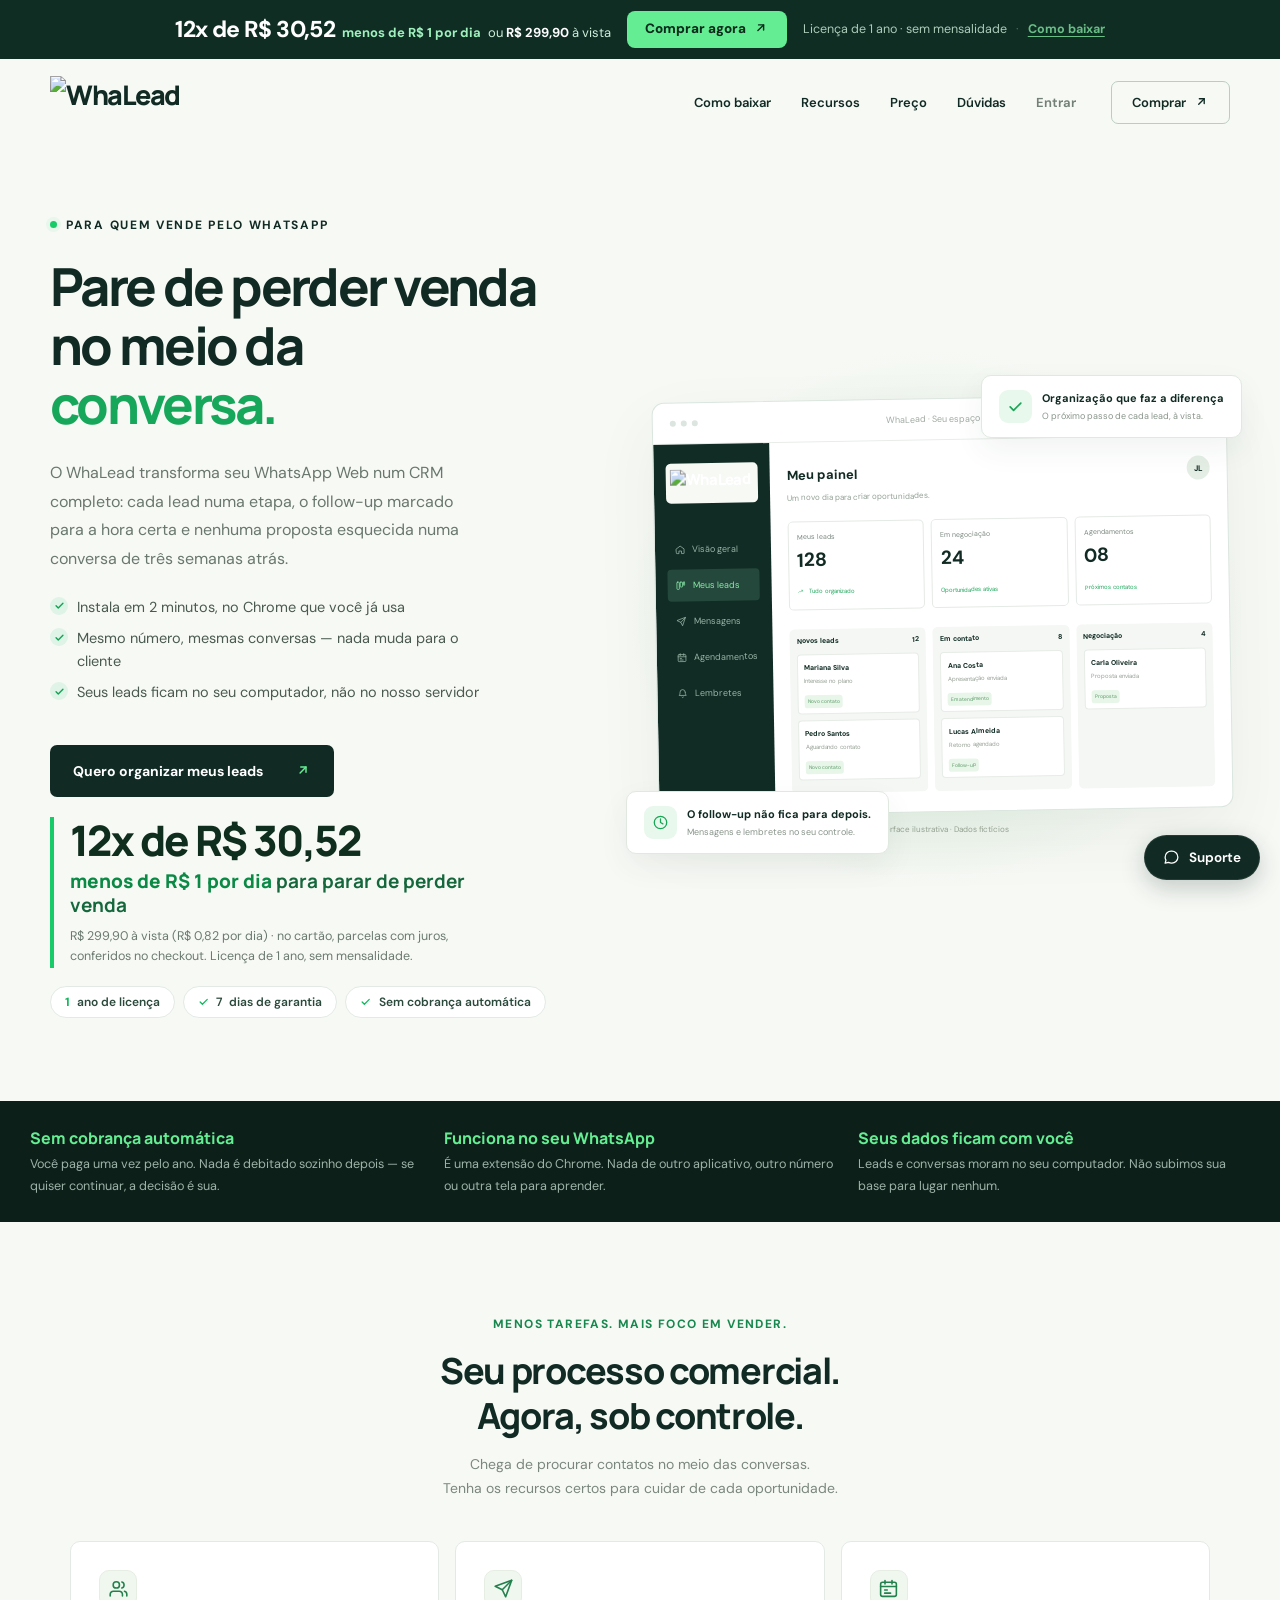
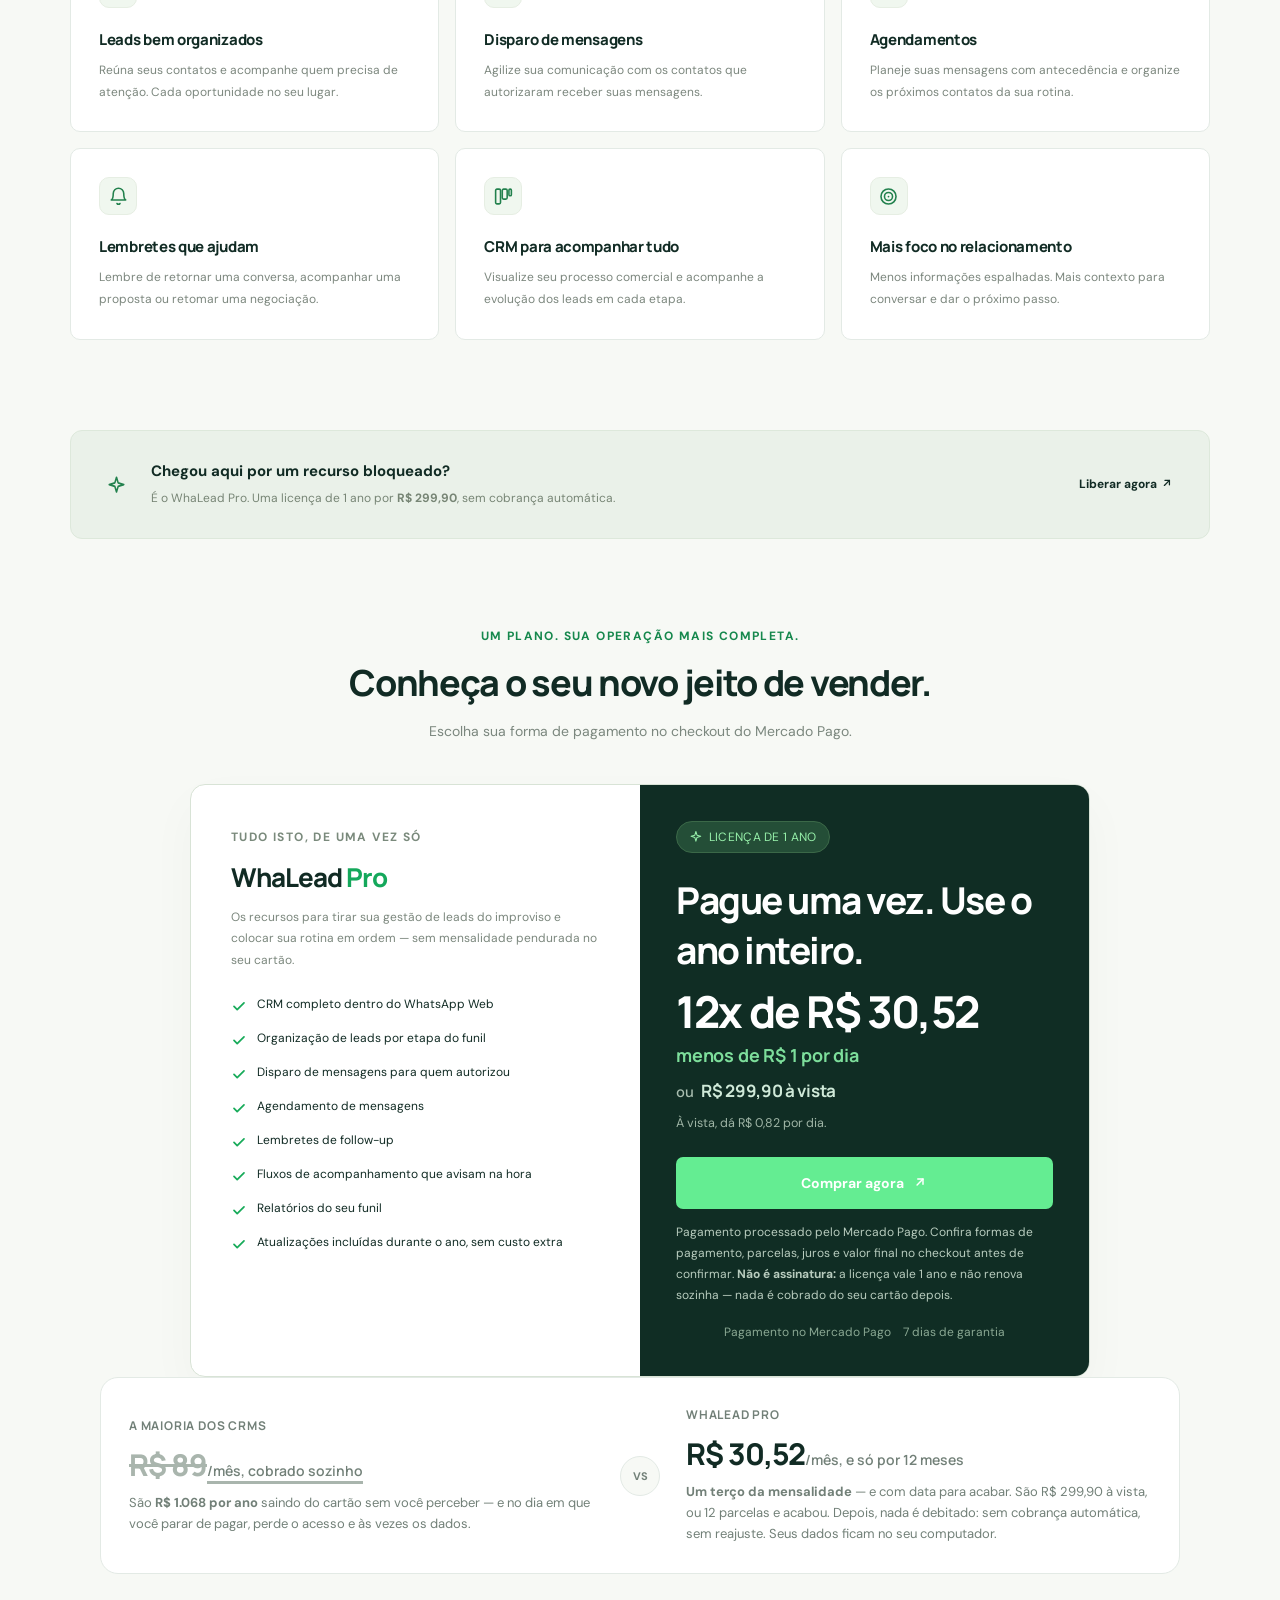
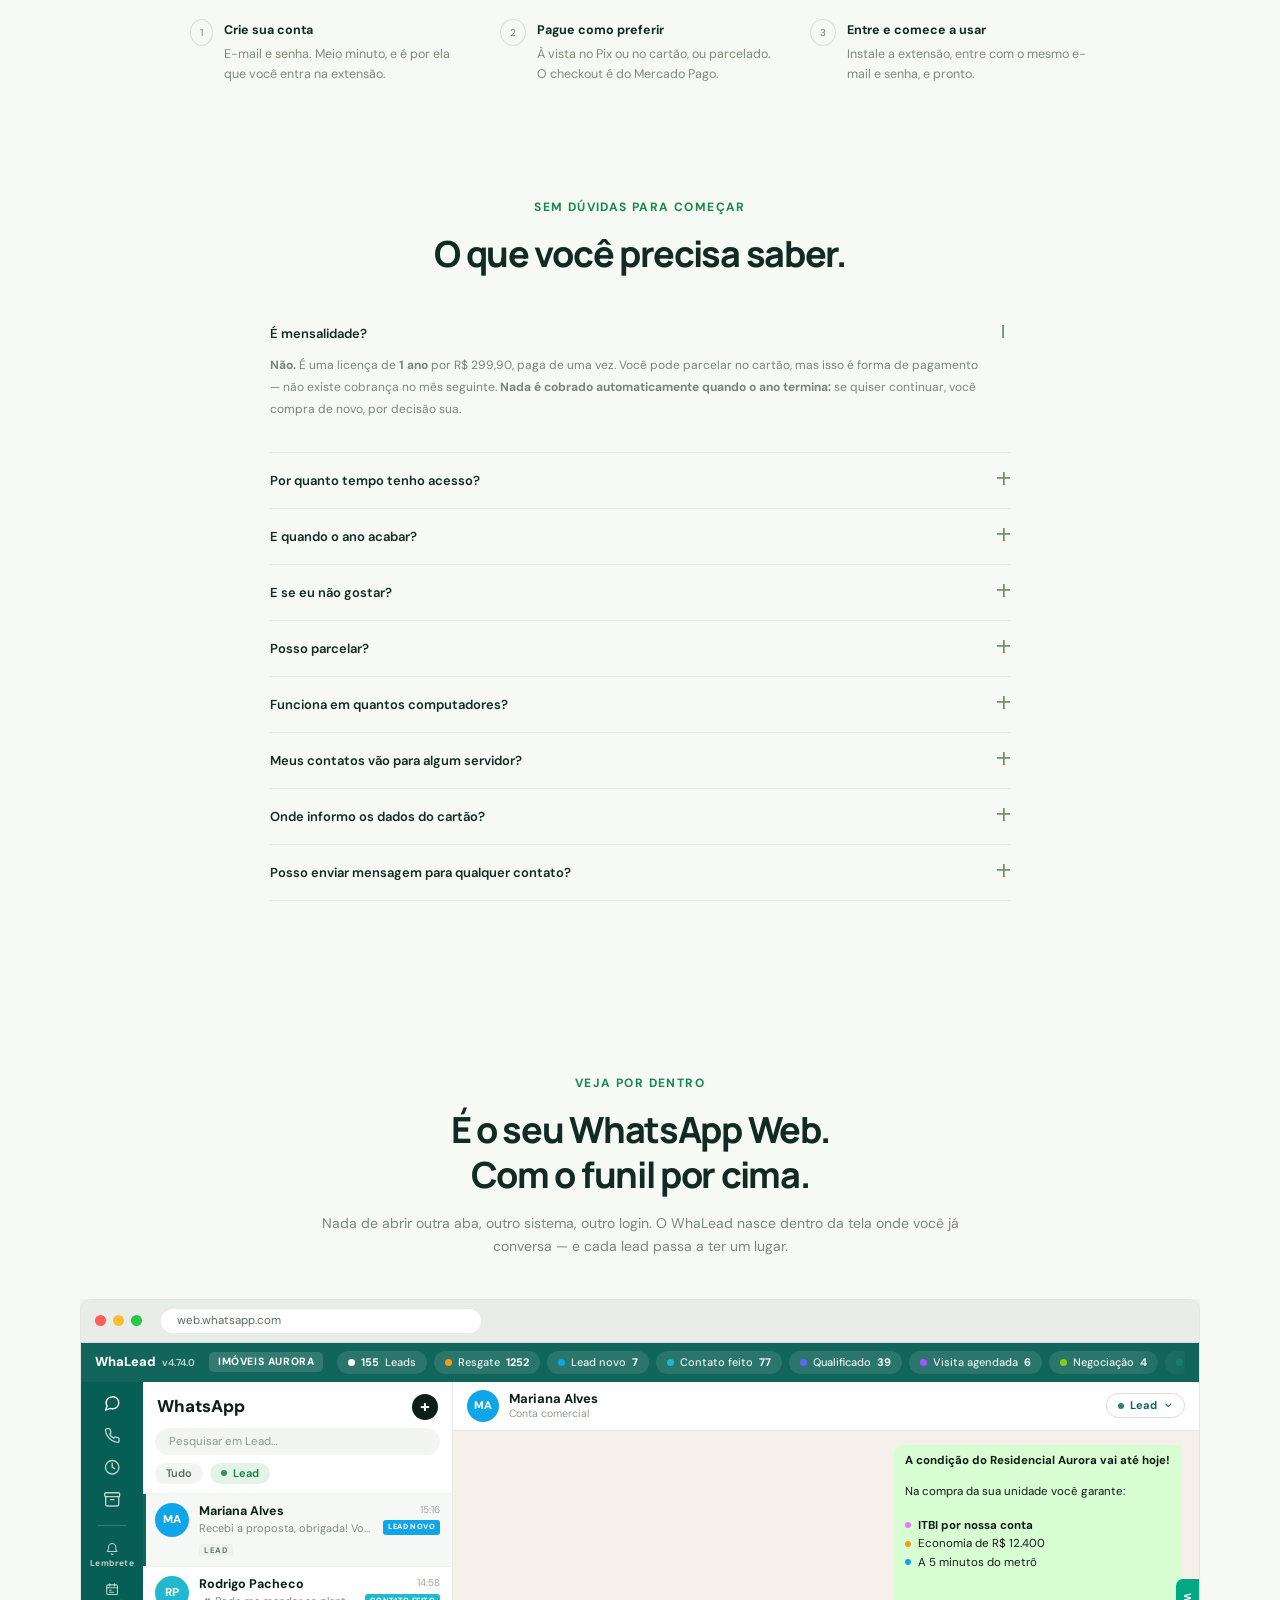
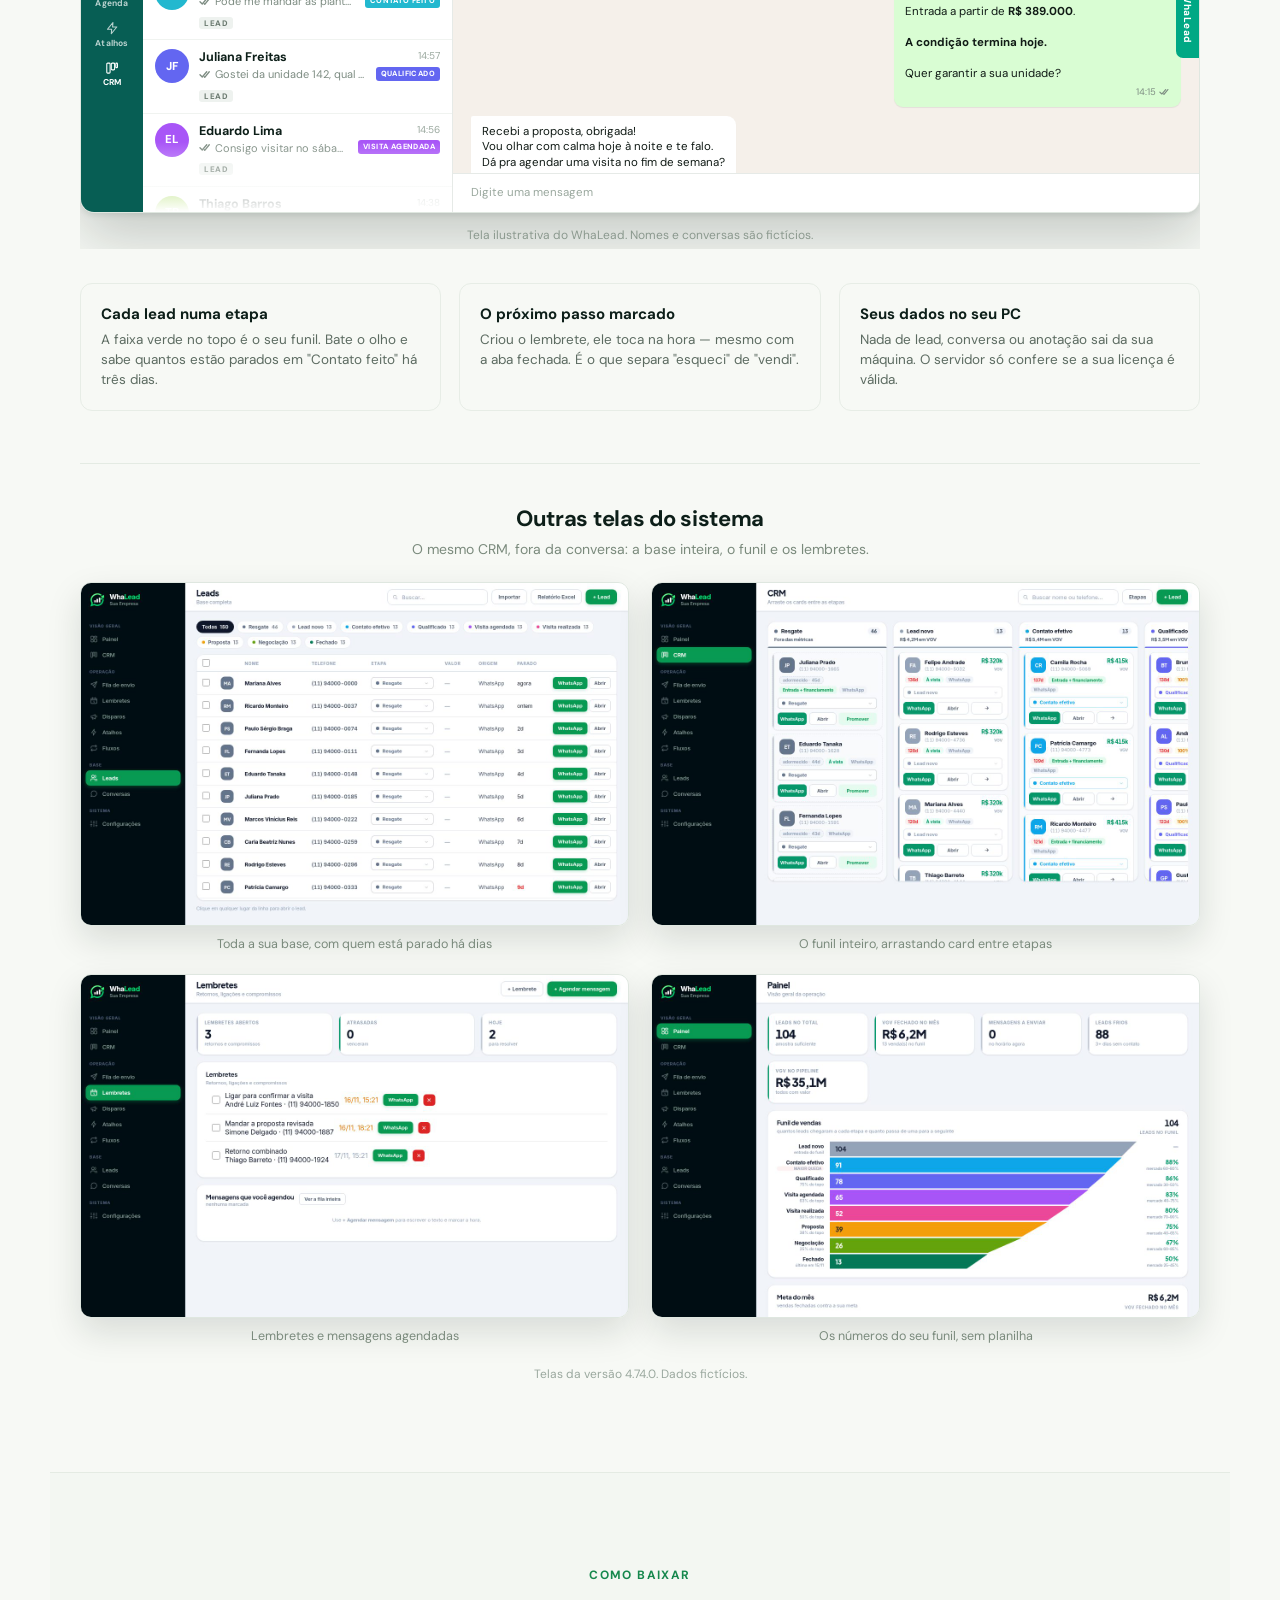
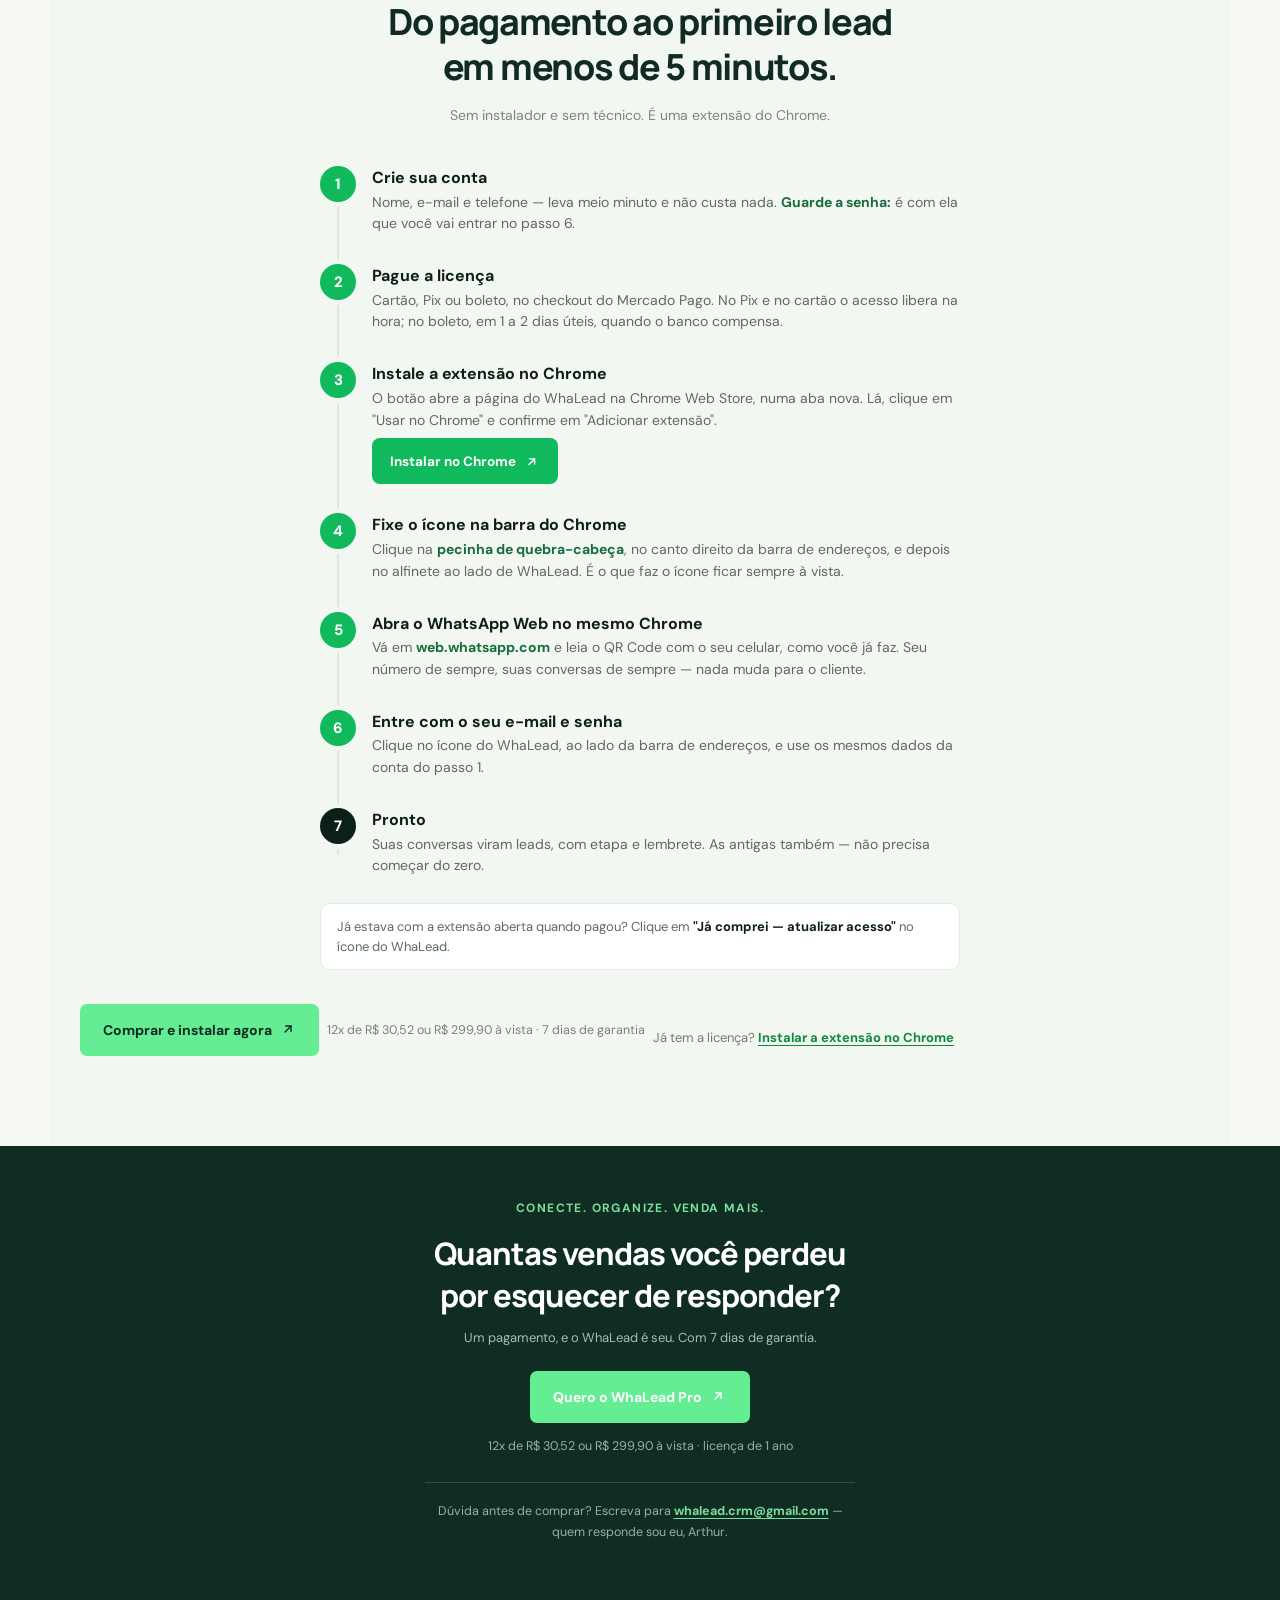
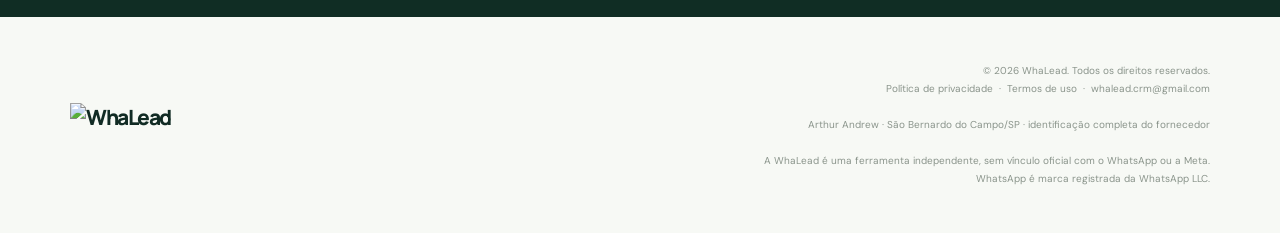
==== commit 81e1a3e0: "Add files via upload" ====
--- a/index.html
+++ b/index.html
@@ -283,13 +283,13 @@
 <div class="valuebar"><div class="in"><div><b>Sem cobrança automática</b><span>Você paga uma vez pelo ano. Nada é debitado sozinho depois — se quiser continuar, a decisão é sua.</span></div><div><b>Funciona no seu WhatsApp</b><span>É uma extensão do Chrome. Nada de outro aplicativo, outro número ou outra tela para aprender.</span></div><div><b>Seus dados ficam com você</b><span>Leads e conversas moram no seu computador. Não subimos sua base para lugar nenhum.</span></div></div></div>
 <section class="section" id="recursos"><div class="sectionhead"><span class="label">Menos tarefas. Mais foco em vender.</span><h2>Seu processo comercial.<br>Agora, sob controle.</h2><p>Chega de procurar contatos no meio das conversas.<br>Tenha os recursos certos para cuidar de cada oportunidade.</p></div><div class="features"><article class="feature"><div class="icon"><svg class="ic" viewBox="0 0 24 24" fill="none" stroke="currentColor" stroke-width="1.8" stroke-linecap="round" stroke-linejoin="round" aria-hidden="true"><path d="M16.5 20.5v-1.8a3.6 3.6 0 0 0-3.6-3.6H6.1a3.6 3.6 0 0 0-3.6 3.6v1.8"/><circle cx="9.5" cy="7.9" r="3.6"/><path d="M21.5 20.5v-1.8a3.6 3.6 0 0 0-2.7-3.5M15.8 4.6a3.6 3.6 0 0 1 0 6.9"/></svg></div><h3>Leads bem organizados</h3><p>Reúna seus contatos e acompanhe quem precisa de atenção. Cada oportunidade no seu lugar.</p></article><article class="feature"><div class="icon"><svg class="ic" viewBox="0 0 24 24" fill="none" stroke="currentColor" stroke-width="1.8" stroke-linecap="round" stroke-linejoin="round" aria-hidden="true"><path d="M21.3 2.7 10.6 13.4"/><path d="M21.3 2.7 14.5 21.5l-3.9-8.1-8.1-3.9z"/></svg></div><h3>Disparo de mensagens</h3><p>Agilize sua comunicação com os contatos que autorizaram receber suas mensagens.</p></article><article class="feature"><div class="icon"><svg class="ic" viewBox="0 0 24 24" fill="none" stroke="currentColor" stroke-width="1.8" stroke-linecap="round" stroke-linejoin="round" aria-hidden="true"><rect x="3" y="4.8" width="18" height="16.2" rx="2.2"/><path d="M3 9.8h18"/><path d="M8 2.8v4M16 2.8v4"/><path d="M7.6 13.8h3M7.6 17.3h6.8"/></svg></div><h3>Agendamentos</h3><p>Planeje suas mensagens com antecedência e organize os próximos contatos da sua rotina.</p></article><article class="feature"><div class="icon"><svg class="ic" viewBox="0 0 24 24" fill="none" stroke="currentColor" stroke-width="1.8" stroke-linecap="round" stroke-linejoin="round" aria-hidden="true"><path d="M18 8.5a6 6 0 1 0-12 0c0 6-2.2 7.5-2.2 7.5h16.4S18 14.5 18 8.5"/><path d="M13.7 20a2 2 0 0 1-3.4 0"/></svg></div><h3>Lembretes que ajudam</h3><p>Lembre de retornar uma conversa, acompanhar uma proposta ou retomar uma negociação.</p></article><article class="feature"><div class="icon"><svg class="ic" viewBox="0 0 24 24" fill="none" stroke="currentColor" stroke-width="1.8" stroke-linecap="round" stroke-linejoin="round" aria-hidden="true"><rect x="3" y="3.6" width="5.6" height="16.8" rx="1.5"/><rect x="10.6" y="3.6" width="5.6" height="11.4" rx="1.5"/><rect x="18.2" y="3.6" width="2.8" height="7.6" rx="1.3"/></svg></div><h3>CRM para acompanhar tudo</h3><p>Visualize seu processo comercial e acompanhe a evolução dos leads em cada etapa.</p></article><article class="feature"><div class="icon"><svg class="ic" viewBox="0 0 24 24" fill="none" stroke="currentColor" stroke-width="1.8" stroke-linecap="round" stroke-linejoin="round" aria-hidden="true"><circle cx="12" cy="12" r="8.6"/><circle cx="12" cy="12" r="4.6"/><circle cx="12" cy="12" r="1" fill="currentColor" stroke="none"/></svg></div><h3>Mais foco no relacionamento</h3><p>Menos informações espalhadas. Mais contexto para conversar e dar o próximo passo.</p></article></div></section>
 <div class="upgrade"><div class="icon"><svg class="ic" viewBox="0 0 24 24" fill="none" stroke="currentColor" stroke-width="1.8" stroke-linecap="round" stroke-linejoin="round" aria-hidden="true"><path d="M12 2.6 13.9 9 20.3 11l-6.4 2-1.9 6.4L10.1 13 3.7 11l6.4-2z"/></svg></div><div><h3>Chegou aqui por um recurso bloqueado?</h3><p>É o WhaLead Pro. Uma licença de 1 ano por <b data-t="preco">R$ 299,90</b>, sem cobrança automática.</p></div><a data-comprar data-sealogado>Liberar agora <svg class="ic icsm" viewBox="0 0 24 24" fill="none" stroke="currentColor" stroke-width="2.2" stroke-linecap="round" stroke-linejoin="round" aria-hidden="true"><path d="M7.6 16.4 16.4 7.6"/><path d="M8.6 7.6h7.8v7.8"/></svg></a></div>
-<section class="section offersection" id="plano"><div class="sectionhead"><span class="label">Um plano. Sua operação mais completa.</span><h2>Conheça o seu novo jeito de vender.</h2><p>Escolha sua forma de pagamento no checkout do Mercado Pago.</p></div><div class="pricing"><div class="planinfo"><span class="label">Tudo isto, de uma vez só</span><h3>WhaLead <span style="color:#14a85b">Pro</span></h3><p>Os recursos para tirar sua gestão de leads do improviso e colocar sua rotina em ordem — sem mensalidade pendurada no seu cartão.</p><ul class="planlist"><li>CRM completo dentro do WhatsApp Web</li><li>Organização de leads por etapa do funil</li><li>Disparo de mensagens para quem autorizou</li><li>Agendamento de mensagens</li><li>Lembretes de follow-up</li><li>Fluxos de contato automáticos</li><li>Relatórios do seu funil</li><li>Atualizações incluídas durante o ano, sem custo extra</li></ul></div><div class="planprice"><span class="trialpill"><svg class="ic icsm" viewBox="0 0 24 24" fill="none" stroke="currentColor" stroke-width="1.8" stroke-linecap="round" stroke-linejoin="round" aria-hidden="true"><path d="M12 2.6 13.9 9 20.3 11l-6.4 2-1.9 6.4L10.1 13 3.7 11l6.4-2z"/></svg> LICENÇA DE 1 ANO</span><div class="trialtitle">Pague uma vez. Use o ano inteiro.</div><div class="price"><span data-t="parceladoCurto">12x de R$ 30,52</span></div><div class="priceday" data-t="porDia">menos de R$ 1 por dia</div><div class="parcline"><span class="ou">ou</span> <b><span data-t="preco">R$ 299,90</span> à vista</b></div><p class="pricefine" data-t="precoDetalheCurto">À vista, dá R$ 0,82 por dia.</p><a class="button checkout" data-comprar data-sealogado>Comprar agora <span><svg class="ic icsm" viewBox="0 0 24 24" fill="none" stroke="currentColor" stroke-width="2.2" stroke-linecap="round" stroke-linejoin="round" aria-hidden="true"><path d="M7.6 16.4 16.4 7.6"/><path d="M8.6 7.6h7.8v7.8"/></svg></span></a><p class="paymentnote">Pagamento processado pelo Mercado Pago. Confira formas de pagamento, parcelas, juros e valor final no checkout antes de confirmar. <b>Não é assinatura:</b> a licença vale 1 ano e não renova sozinha — nada é cobrado do seu cartão depois.</p><div class="secure"><span>Pagamento no Mercado Pago</span><span><span data-t="garantia">7</span> dias de garantia</span></div></div></div>
+<section class="section offersection" id="plano"><div class="sectionhead"><span class="label">Um plano. Sua operação mais completa.</span><h2>Conheça o seu novo jeito de vender.</h2><p>Escolha sua forma de pagamento no checkout do Mercado Pago.</p></div><div class="pricing"><div class="planinfo"><span class="label">Tudo isto, de uma vez só</span><h3>WhaLead <span style="color:#14a85b">Pro</span></h3><p>Os recursos para tirar sua gestão de leads do improviso e colocar sua rotina em ordem — sem mensalidade pendurada no seu cartão.</p><ul class="planlist"><li>CRM completo dentro do WhatsApp Web</li><li>Organização de leads por etapa do funil</li><li>Disparo de mensagens para quem autorizou</li><li>Agendamento de mensagens</li><li>Lembretes de follow-up</li><li>Fluxos de acompanhamento que avisam na hora</li><li>Relatórios do seu funil</li><li>Atualizações incluídas durante o ano, sem custo extra</li></ul></div><div class="planprice"><span class="trialpill"><svg class="ic icsm" viewBox="0 0 24 24" fill="none" stroke="currentColor" stroke-width="1.8" stroke-linecap="round" stroke-linejoin="round" aria-hidden="true"><path d="M12 2.6 13.9 9 20.3 11l-6.4 2-1.9 6.4L10.1 13 3.7 11l6.4-2z"/></svg> LICENÇA DE 1 ANO</span><div class="trialtitle">Pague uma vez. Use o ano inteiro.</div><div class="price"><span data-t="parceladoCurto">12x de R$ 30,52</span></div><div class="priceday" data-t="porDia">menos de R$ 1 por dia</div><div class="parcline"><span class="ou">ou</span> <b><span data-t="preco">R$ 299,90</span> à vista</b></div><p class="pricefine" data-t="precoDetalheCurto">À vista, dá R$ 0,82 por dia.</p><a class="button checkout" data-comprar data-sealogado>Comprar agora <span><svg class="ic icsm" viewBox="0 0 24 24" fill="none" stroke="currentColor" stroke-width="2.2" stroke-linecap="round" stroke-linejoin="round" aria-hidden="true"><path d="M7.6 16.4 16.4 7.6"/><path d="M8.6 7.6h7.8v7.8"/></svg></span></a><p class="paymentnote">Pagamento processado pelo Mercado Pago. Confira formas de pagamento, parcelas, juros e valor final no checkout antes de confirmar. <b>Não é assinatura:</b> a licença vale 1 ano e não renova sozinha — nada é cobrado do seu cartão depois.</p><div class="secure"><span>Pagamento no Mercado Pago</span><span><span data-t="garantia">7</span> dias de garantia</span></div></div></div>
 
 <div class="compare"><div class="comparebox"><div><h4>A maioria dos CRMs</h4><div class="big risca">R$ 89<small>/mês, cobrado sozinho</small></div><p>São <b>R$ 1.068 por ano</b> saindo do cartão sem você perceber — e no dia em que você parar de pagar, perde o acesso e às vezes os dados.</p></div><div class="vs">VS</div><div><h4>WhaLead Pro</h4><div class="big">R$ 30,52<small>/mês, e só por 12 meses</small></div><p><b>Um terço da mensalidade</b> — e com data para acabar. São <span data-t="preco">R$ 299,90</span> à vista, ou 12 parcelas e acabou. Depois, nada é debitado: sem cobrança automática, sem reajuste. Seus dados ficam no seu computador.</p></div></div></div>
 
 <div class="steps"><div class="step"><span class="stepnum">1</span><div><b>Crie sua conta</b><p>E-mail e senha. Meio minuto, e é por ela que você entra na extensão.</p></div></div><div class="step"><span class="stepnum">2</span><div><b>Pague como preferir</b><p>À vista no Pix ou no cartão, ou parcelado. O checkout é do Mercado Pago.</p></div></div><div class="step"><span class="stepnum">3</span><div><b>Entre e comece a usar</b><p>Instale a extensão, entre com o mesmo e-mail e senha, e pronto.</p></div></div></div></section>
 
-<section class="section faq" id="duvidas"><div class="sectionhead"><span class="label">Sem dúvidas para começar</span><h2>O que você precisa saber.</h2></div><details open><summary>É mensalidade?</summary><p><b>Não.</b> É uma licença de <b>1 ano</b> por <span data-t="preco">R$ 299,90</span>, paga de uma vez. Você pode parcelar no cartão, mas isso é forma de pagamento — não existe cobrança no mês seguinte. <b>Nada é cobrado automaticamente quando o ano termina:</b> se quiser continuar, você compra de novo, por decisão sua.</p></details><details><summary>Por quanto tempo tenho acesso?</summary><p><b>1 ano</b>, contado do dia da compra. A data exata de vencimento fica no seu painel, e a extensão avisa quando estiver chegando perto. Durante esse ano, todas as atualizações vêm junto, sem custo adicional.</p></details><details><summary>E quando o ano acabar?</summary><p>O acesso para de funcionar e seus dados continuam no seu computador — nada é apagado. Para voltar a usar, é só comprar outra licença de 1 ano. <b>Não existe renovação automática</b>: nenhum valor é cobrado sem você decidir.</p></details><details><summary>E se eu não gostar?</summary><p>Você tem <span data-t="garantia">7</span> dias para pedir o valor integral de volta, sem precisar explicar o motivo — é o direito de arrependimento do Código de Defesa do Consumidor. Escreva para <a data-suporte>whalead.crm@gmail.com</a> e resolvemos.</p></details><details><summary>Posso parcelar?</summary><p>Sim, <span data-t="parcelado">em até 12x no cartão</span>. O número de parcelas, os juros e o valor final aparecem no checkout do Mercado Pago antes de você confirmar. Confira lá.</p></details><details><summary>Funciona em quantos computadores?</summary><p>Um de cada vez. Trocar de máquina é só entrar com seu e-mail e senha na nova — a anterior se desconecta sozinha, sem precisar pedir nada para ninguém.</p></details><details><summary>Meus contatos vão para algum servidor?</summary><p><b>Não.</b> Seus leads, conversas e anotações ficam no seu computador. O que sai daqui é apenas o necessário para confirmar que sua compra é válida. Veja a <a href="privacidade.html" style="color:#11b95d;font-weight:600">política de privacidade</a>.</p></details><details><summary>Onde informo os dados do cartão?</summary><p>Somente no checkout do Mercado Pago. Esta página não coleta nem armazena dados de cartão em momento nenhum.</p></details><details><summary>Posso enviar mensagem para qualquer contato?</summary><p>Use com responsabilidade: só com quem autorizou receber suas mensagens. Respeite pedidos de descadastro, a LGPD e as regras do WhatsApp. O WhaLead não envia nada sozinho — toda mensagem é escrita e confirmada por você. Ainda assim, envio em massa pode levar ao bloqueio do seu número pelo WhatsApp, e esse risco é seu.</p></details></section>
+<section class="section faq" id="duvidas"><div class="sectionhead"><span class="label">Sem dúvidas para começar</span><h2>O que você precisa saber.</h2></div><details open><summary>É mensalidade?</summary><p><b>Não.</b> É uma licença de <b>1 ano</b> por <span data-t="preco">R$ 299,90</span>, paga de uma vez. Você pode parcelar no cartão, mas isso é forma de pagamento — não existe cobrança no mês seguinte. <b>Nada é cobrado automaticamente quando o ano termina:</b> se quiser continuar, você compra de novo, por decisão sua.</p></details><details><summary>Por quanto tempo tenho acesso?</summary><p><b>1 ano</b>, contado do dia da compra. A data exata de vencimento fica no seu painel, e a extensão avisa quando estiver chegando perto. Durante esse ano, todas as atualizações vêm junto, sem custo adicional.</p></details><details><summary>E quando o ano acabar?</summary><p>O acesso para de funcionar e seus dados continuam no seu computador — nada é apagado. Para voltar a usar, é só comprar outra licença de 1 ano. <b>Não existe renovação automática</b>: nenhum valor é cobrado sem você decidir.</p></details><details><summary>E se eu não gostar?</summary><p>Você tem <span data-t="garantia">7</span> dias para pedir o valor integral de volta, sem precisar explicar o motivo — é o direito de arrependimento do Código de Defesa do Consumidor. Escreva para <a data-suporte>whalead.crm@gmail.com</a> e resolvemos.</p></details><details><summary>Posso parcelar?</summary><p>Sim, <span data-t="parcelado">em até 12x no cartão</span>. O número de parcelas, os juros e o valor final aparecem no checkout do Mercado Pago antes de você confirmar. Confira lá.</p></details><details><summary>Funciona em quantos computadores?</summary><p>Um de cada vez. Trocar de máquina é só entrar com seu e-mail e senha na nova — a anterior se desconecta sozinha, sem precisar pedir nada para ninguém.</p></details><details><summary>Meus contatos vão para algum servidor?</summary><p><b>Não.</b> Seus leads, conversas e anotações ficam no seu computador. O que sai daqui é apenas o necessário para confirmar que sua compra é válida. Veja a <a href="privacidade.html" style="color:#11b95d;font-weight:600">política de privacidade</a>.</p></details><details><summary>Onde informo os dados do cartão?</summary><p>Somente no checkout do Mercado Pago. Esta página não coleta nem armazena dados de cartão em momento nenhum.</p></details><details><summary>Posso enviar mensagem para qualquer contato?</summary><p>Use com responsabilidade: só com quem autorizou receber suas mensagens. Respeite pedidos de descadastro, a LGPD e as regras do WhatsApp. O WhaLead não escreve nem escolhe destinatário por você: os fluxos apenas avisam e esperam seu clique, e uma mensagem agendada só sai sozinha se você marcar <i>“Enviar sozinho, sem me pedir confirmação”</i>. Ainda assim, envio em massa pode levar ao bloqueio do seu número pelo WhatsApp, e esse risco é seu.</p></details></section>
 <section class="section pordentro" id="pordentro"><div class="sectionhead"><span class="label">Veja por dentro</span><h2>É o seu WhatsApp Web.<br>Com o funil por cima.</h2><p>Nada de abrir outra aba, outro sistema, outro login. O WhaLead nasce dentro da tela onde você já conversa — e cada lead passa a ter um lugar.</p></div>
 <div class="pvwrap"><div class="pvframe">
 <div class="pvbar"><span class="pvtl r"></span><span class="pvtl y"></span><span class="pvtl g"></span><div class="pvurl">web.whatsapp.com</div></div>
@@ -342,6 +342,6 @@
 
 <div class="mobilecta"><div><b>WhaLead Pro · <span data-t="parceladoCurto">12x de R$ 30,52</span></b><small><span data-t="preco">R$ 299,90</span> à vista · licença de 1 ano</small></div><a class="button checkout" data-comprar data-sealogado>Comprar <svg class="ic icsm" viewBox="0 0 24 24" fill="none" stroke="currentColor" stroke-width="2.2" stroke-linecap="round" stroke-linejoin="round" aria-hidden="true"><path d="M7.6 16.4 16.4 7.6"/><path d="M8.6 7.6h7.8v7.8"/></svg></a></div>
 
-<script src="config.js?v=10"></script>
-<script src="comum.js?v=10"></script>
+<script src="config.js?v=f61d7090"></script>
+<script src="comum.js?v=f61d7090"></script>
 </body></html>
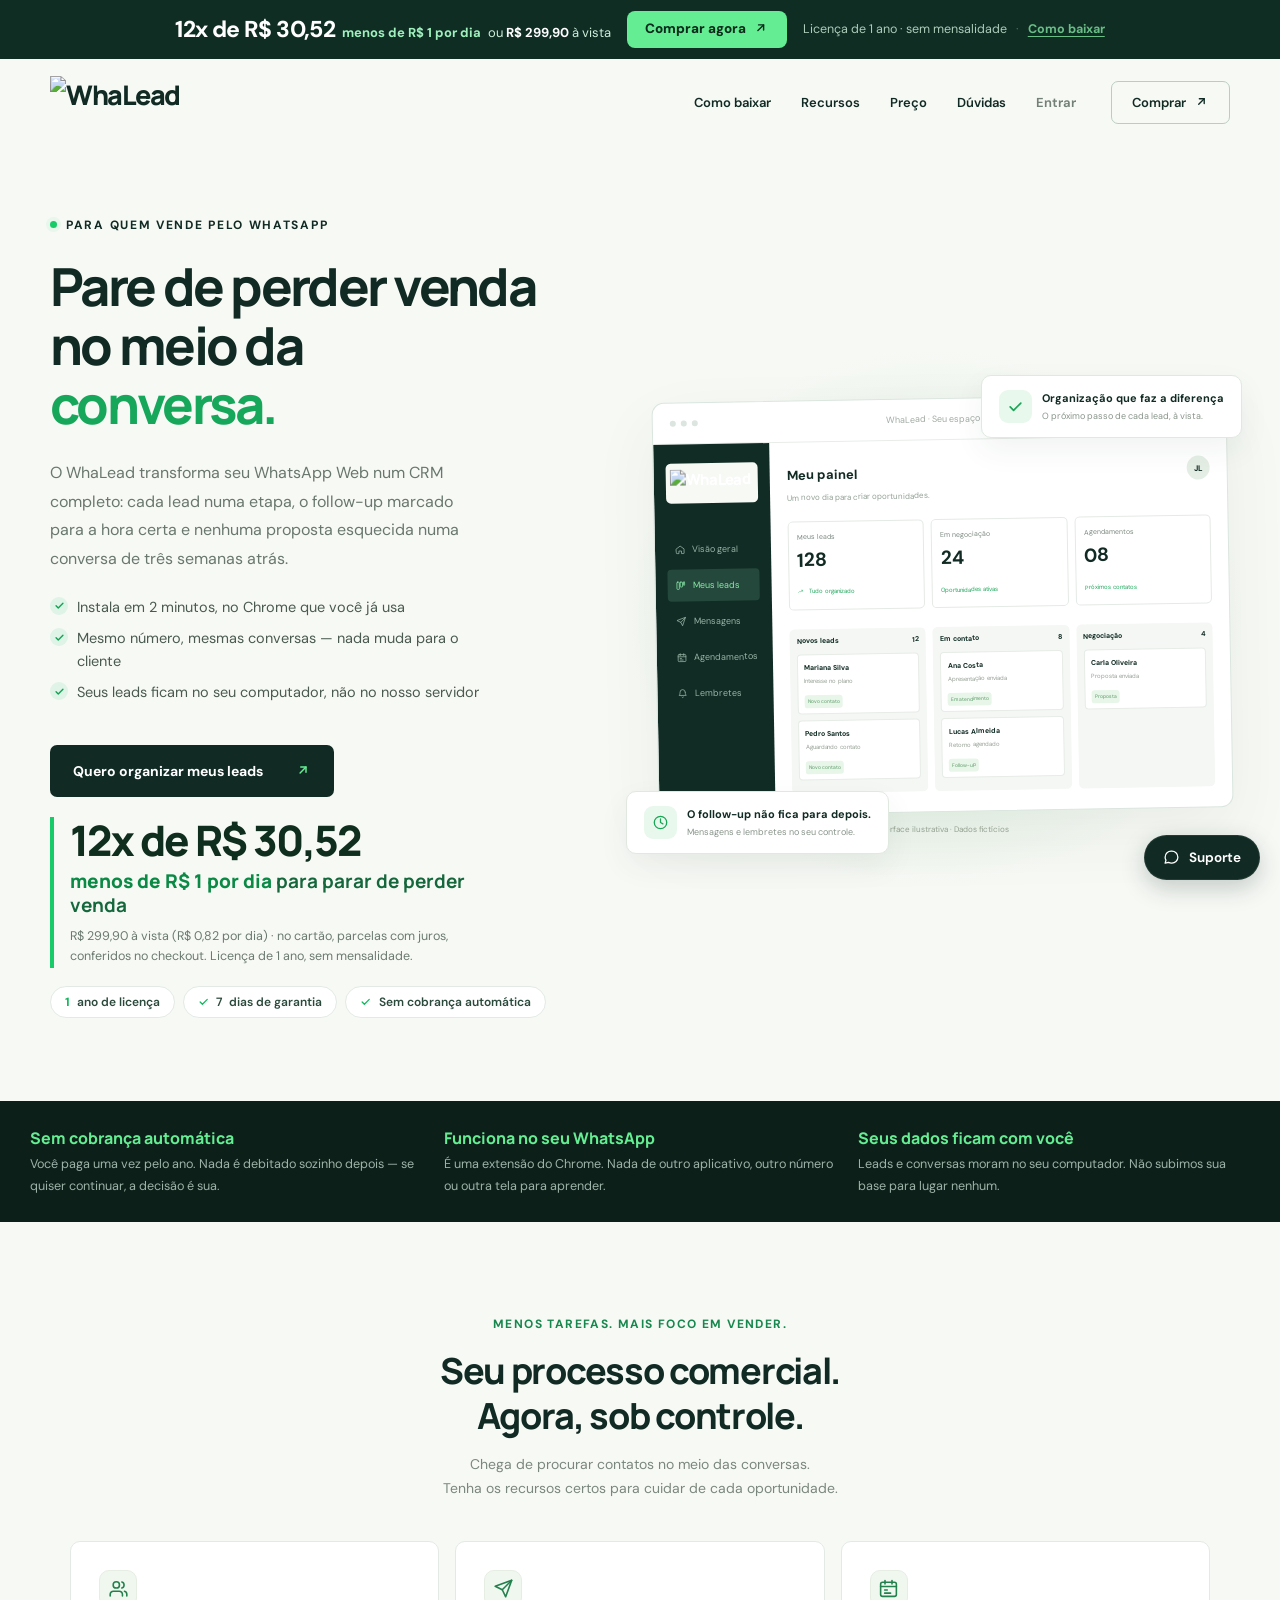
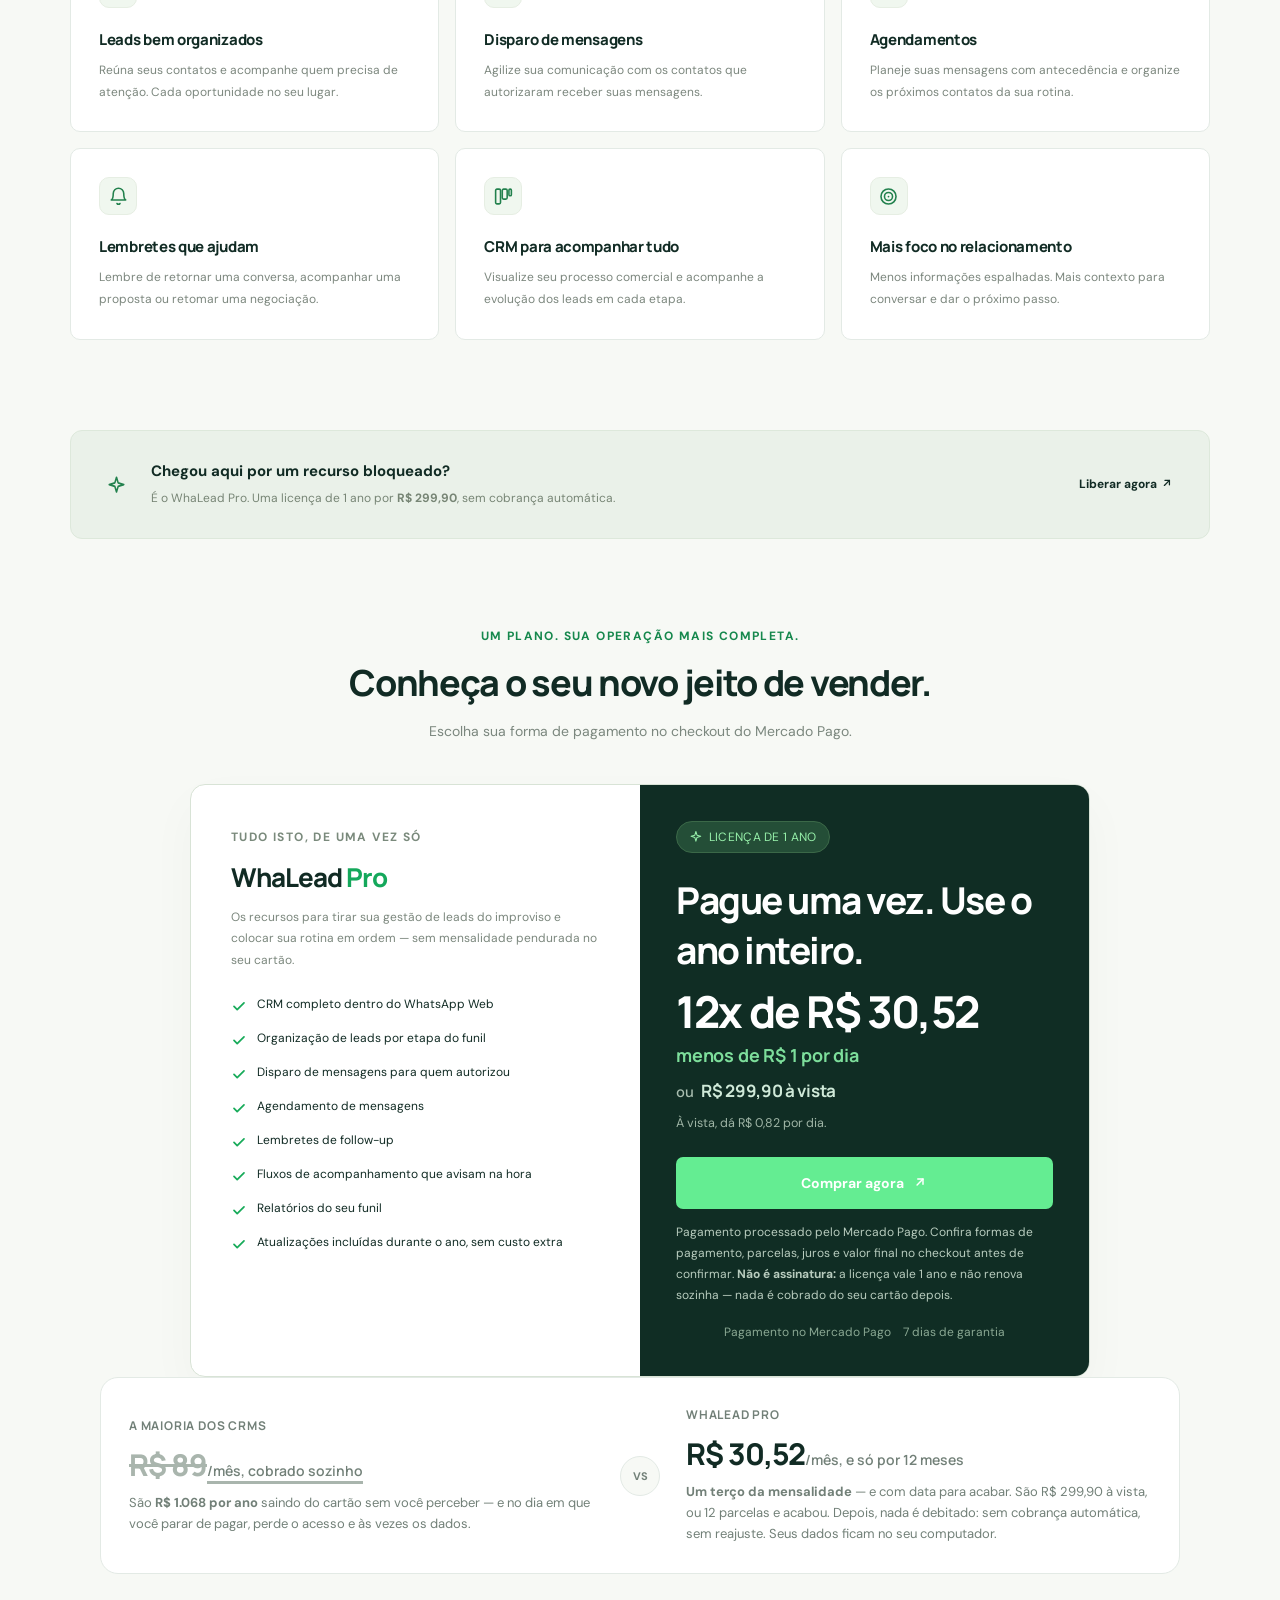
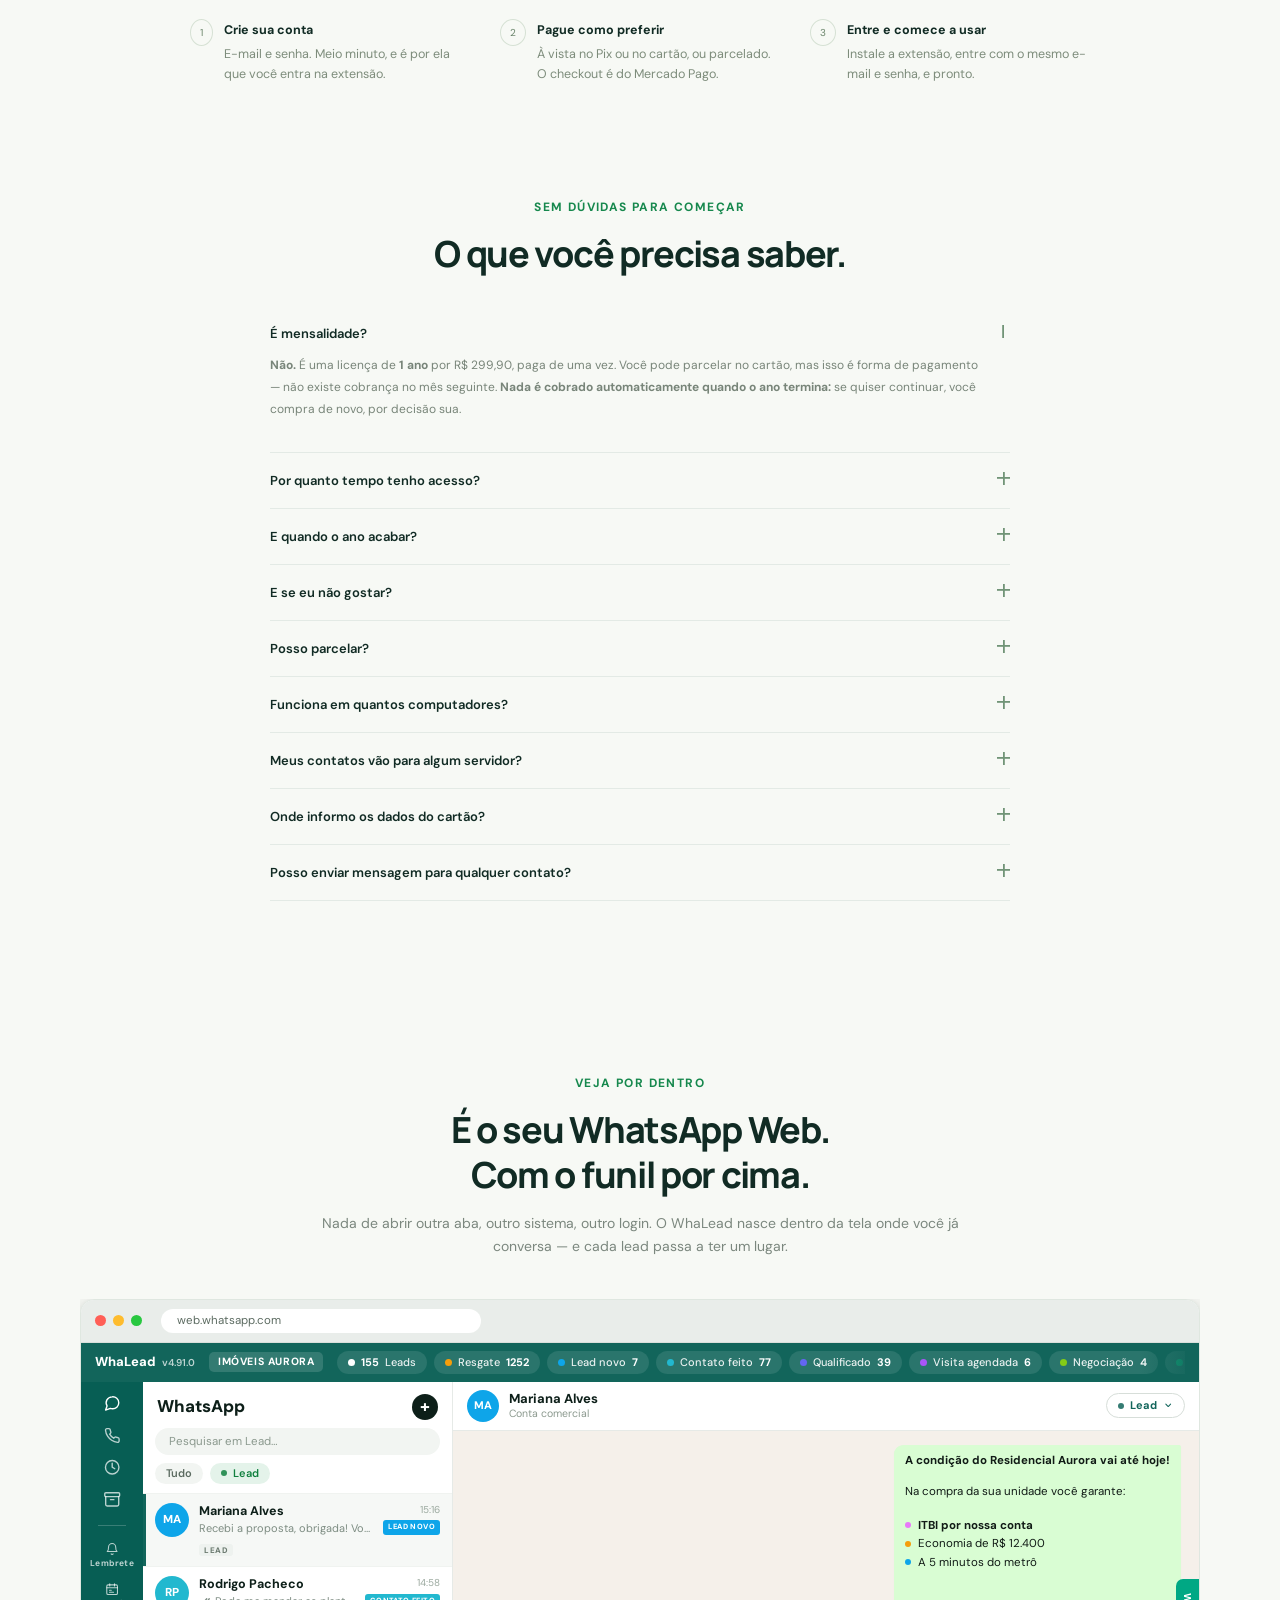
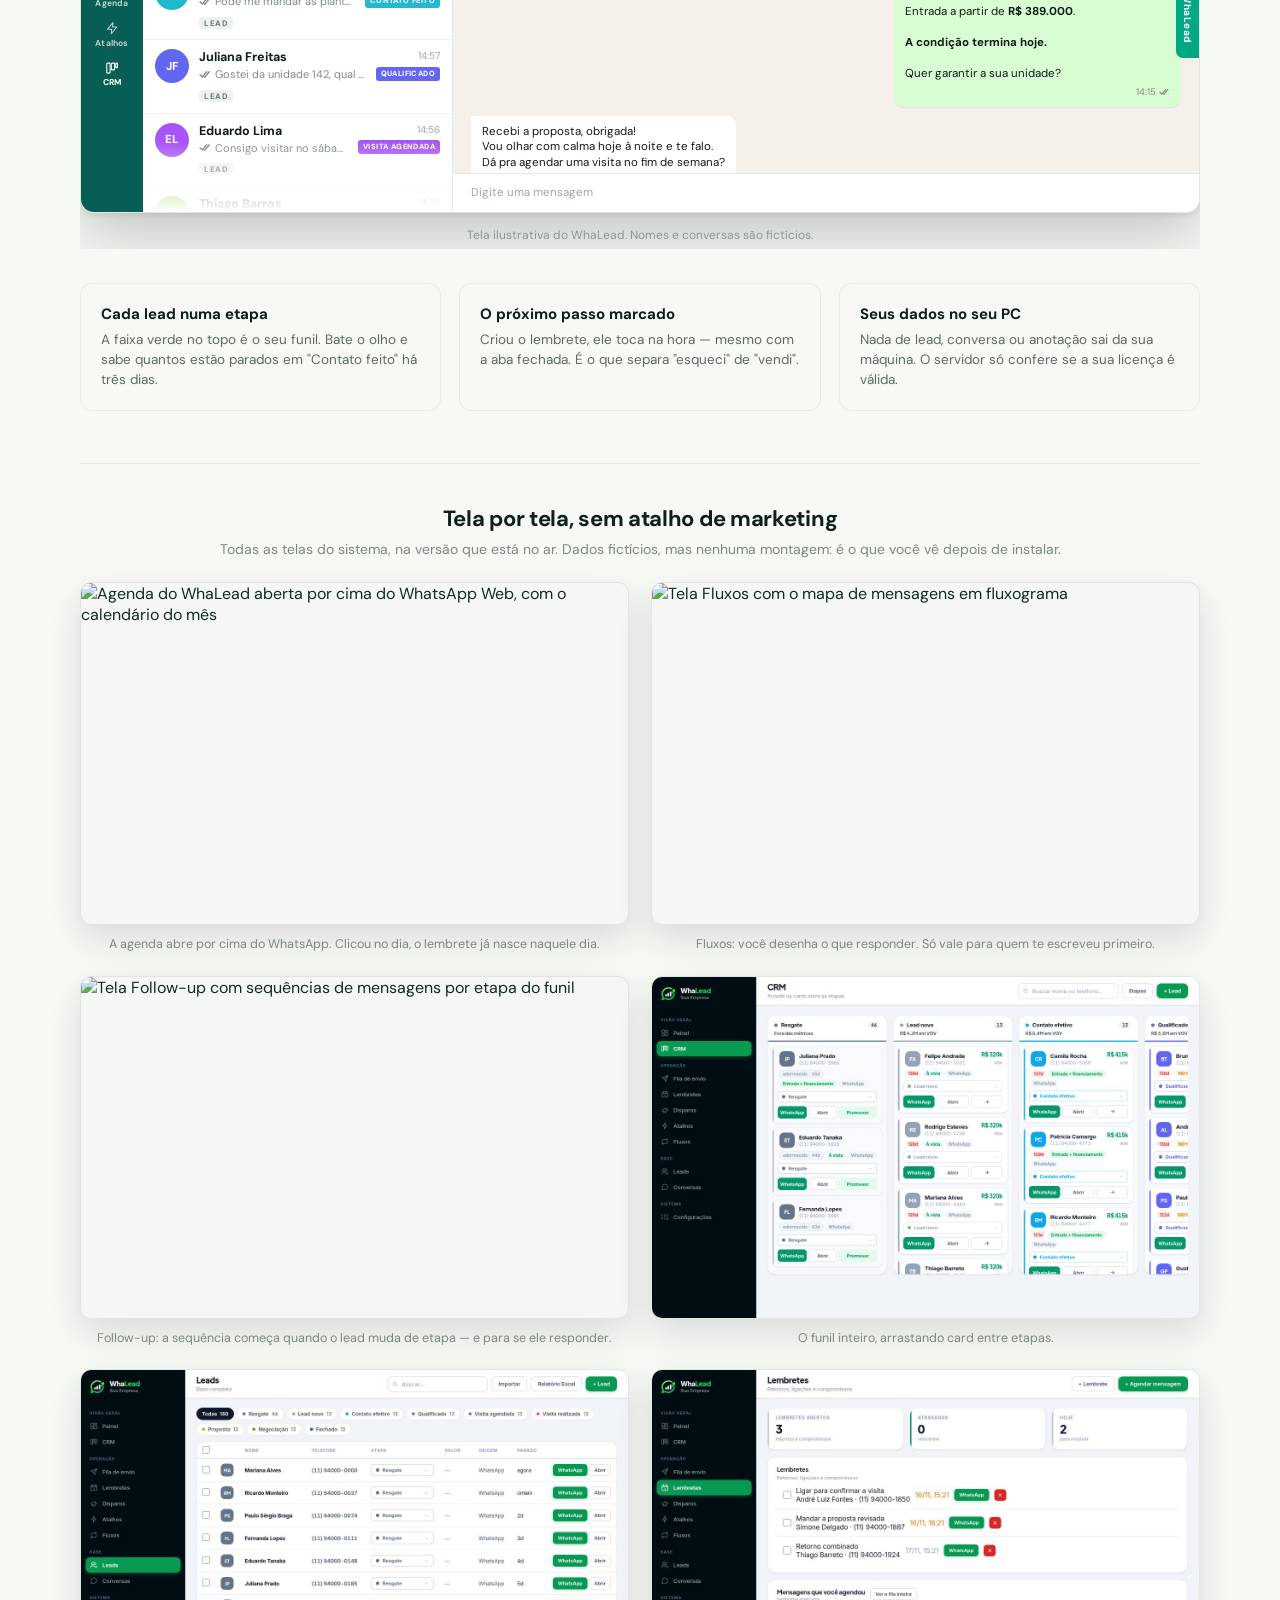
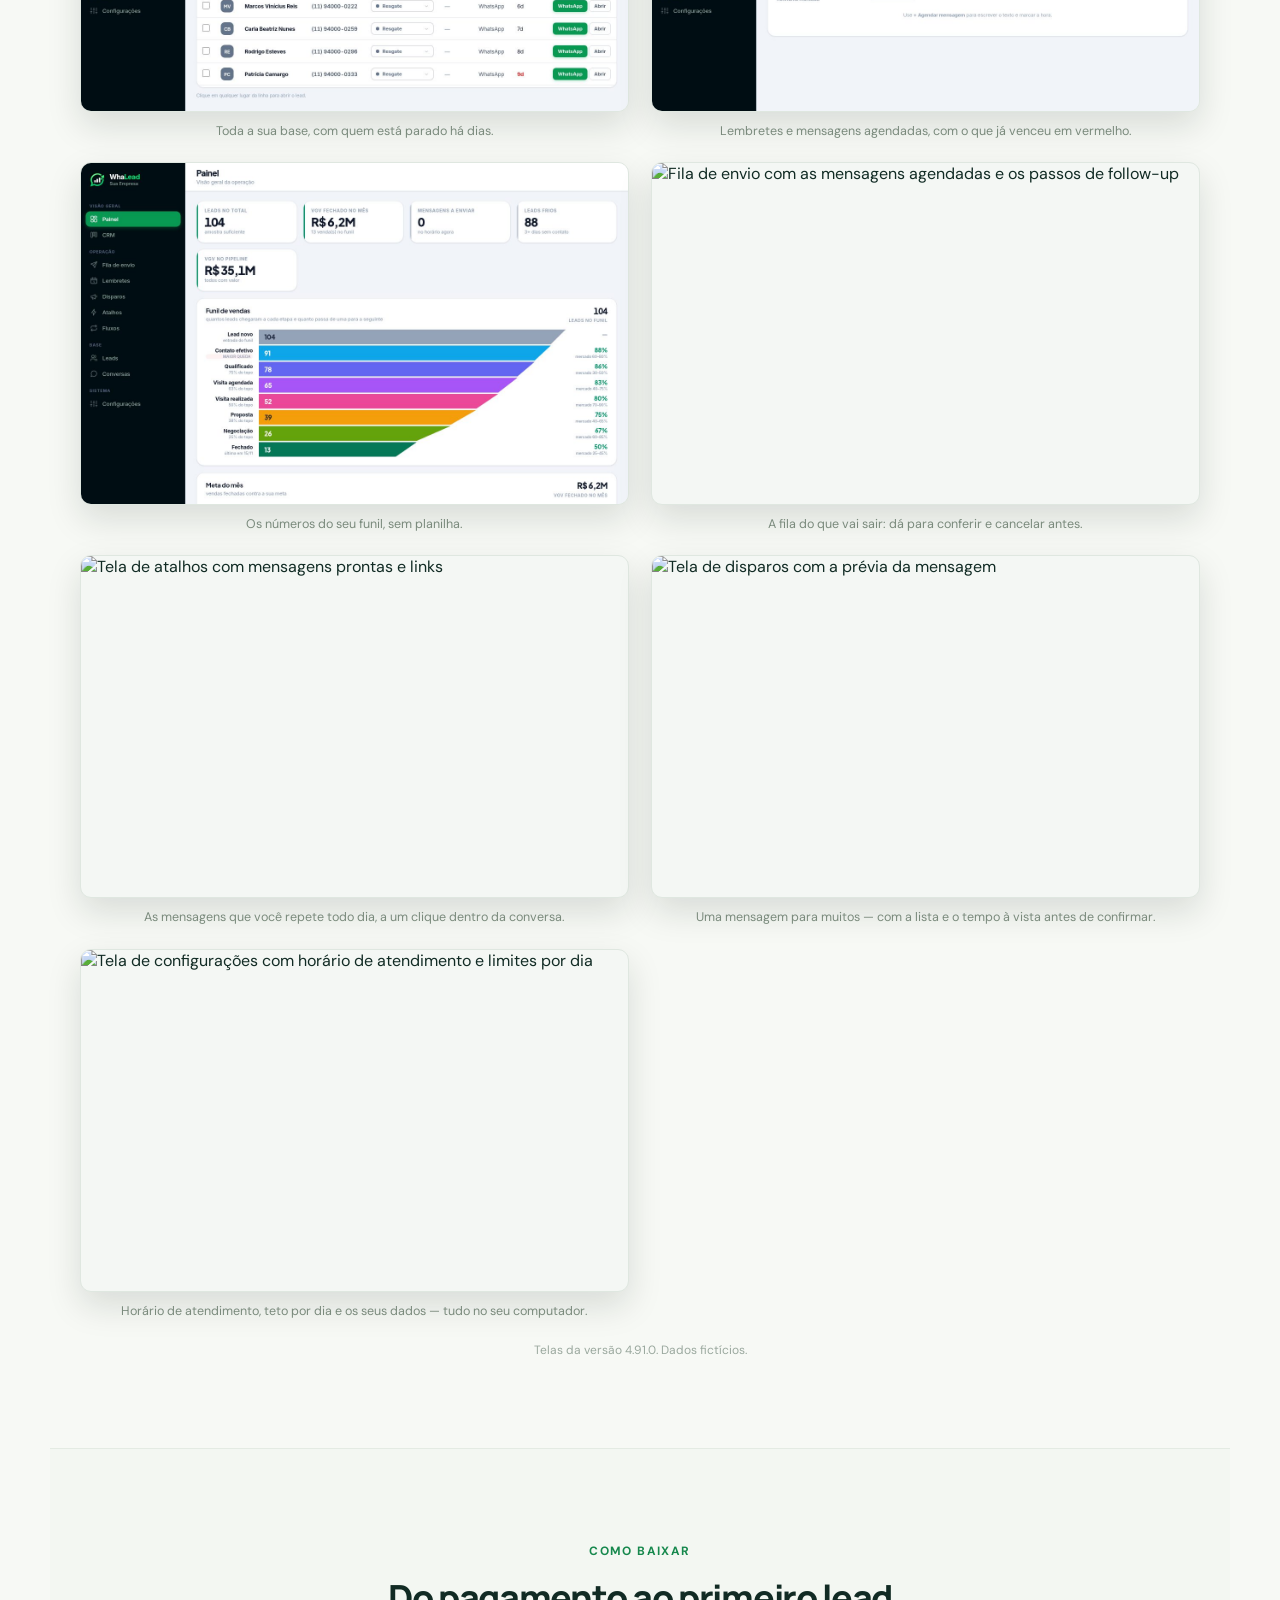
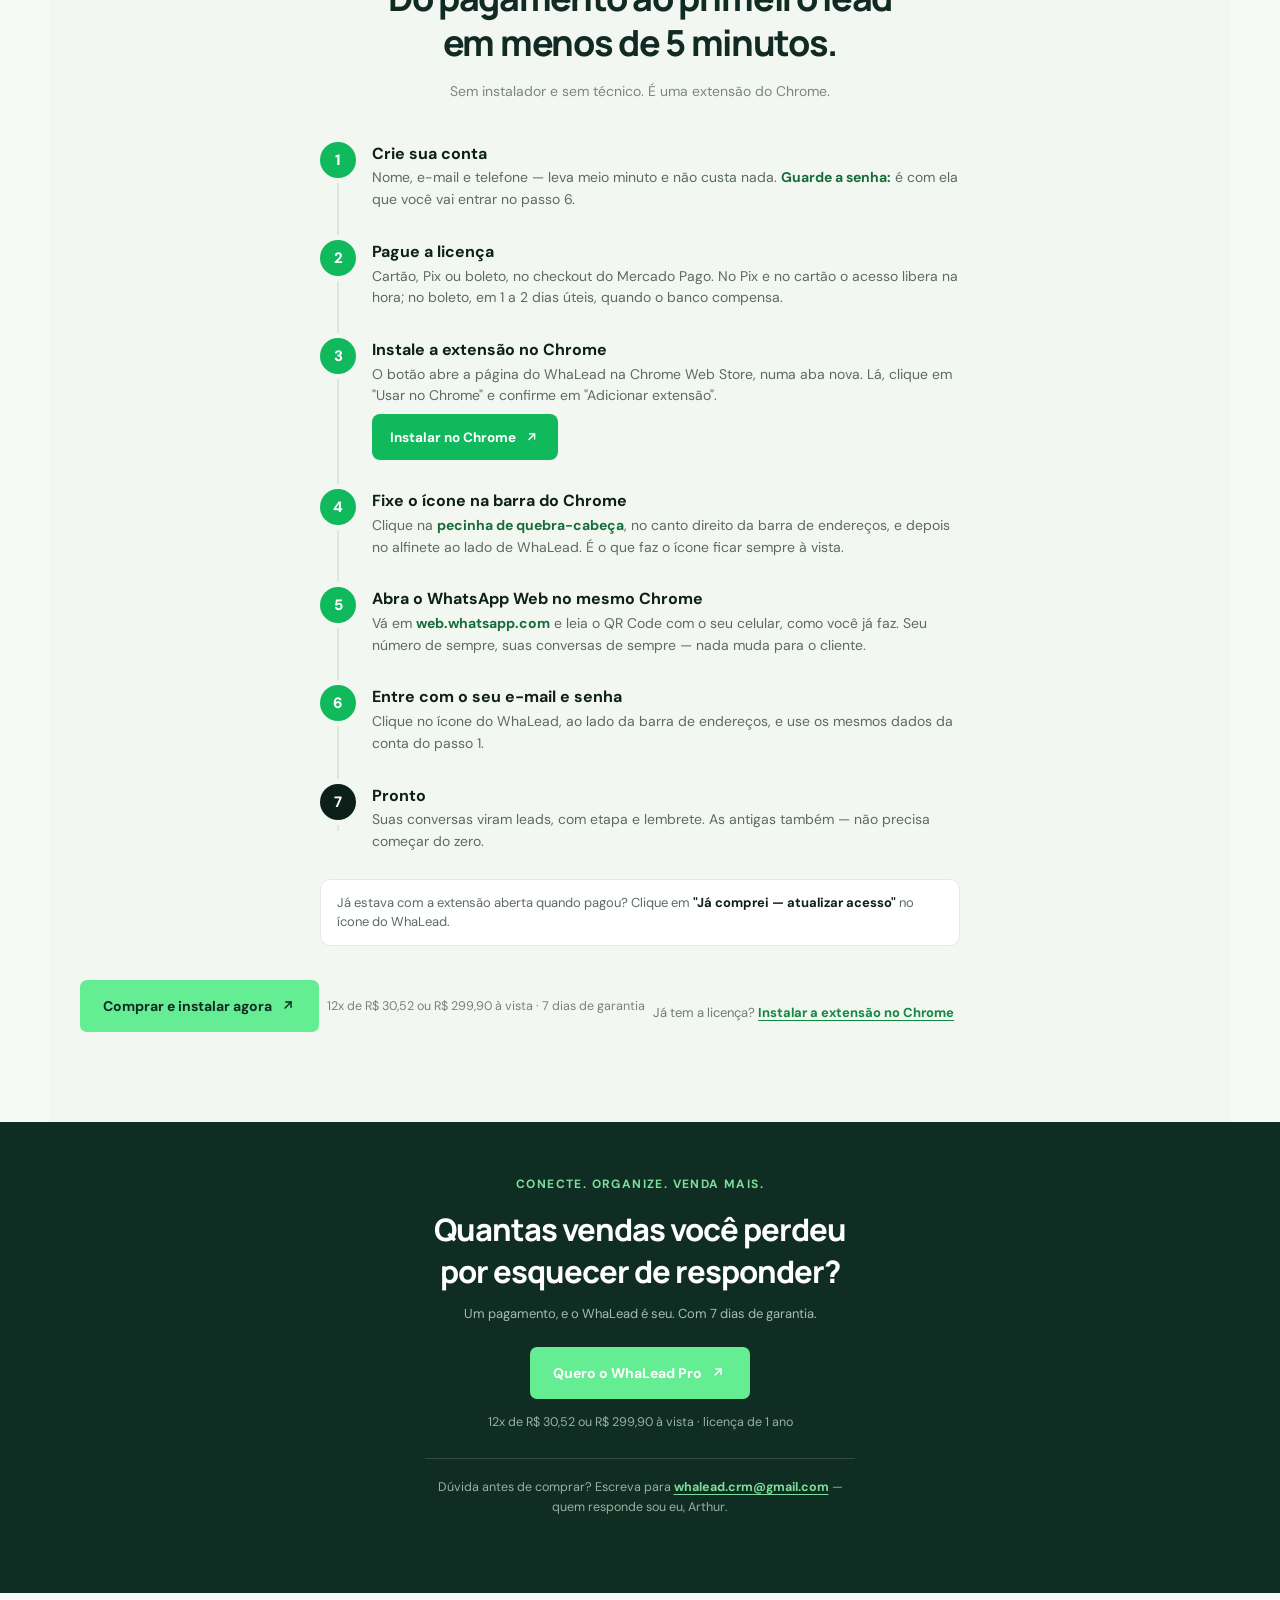
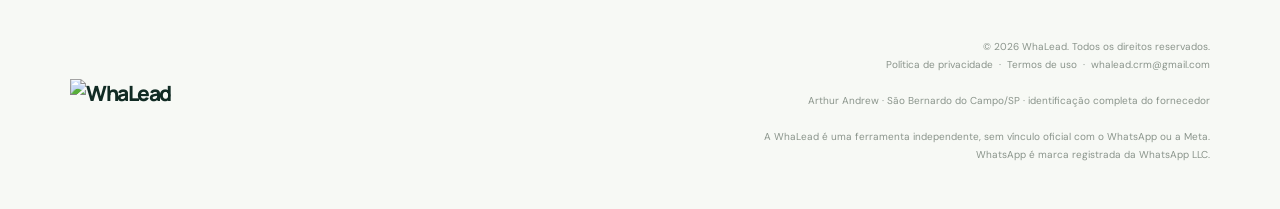
==== commit dbcbdec1: "Add files via upload" ====
--- a/index.html
+++ b/index.html
@@ -240,9 +240,9 @@
 .galeriahead h3{font-size:22px;color:#0d1f19;margin:0 0 7px;letter-spacing:-.3px}
 .galeriahead p{margin:0;font-size:14px;color:#7a8a7c}
 .telas{display:grid;grid-template-columns:repeat(2,1fr);gap:22px}
-.tela{margin:0}
-.tela img{width:100%;height:auto;display:block;border-radius:11px;border:1px solid #dfe7e0;box-shadow:0 14px 34px rgba(13,31,25,.13)}
-.tela figcaption{margin-top:10px;font-size:12.5px;color:#7a8a7c;text-align:center}
+.tela{margin:0;display:flex;flex-direction:column}
+.tela img{width:100%;height:auto;display:block;aspect-ratio:16/10;object-fit:cover;object-position:top center;border-radius:11px;border:1px solid #dfe7e0;box-shadow:0 14px 34px rgba(13,31,25,.13);background:#f4f7f4}
+.tela figcaption{margin-top:10px;font-size:12.5px;color:#7a8a7c;text-align:center;line-height:1.45}
 .telanota{text-align:center;font-size:12px;color:#9aa89e;margin:22px 0 0}
 .baixarcta{text-align:center;margin-top:34px}
 .baixarcta .fine{margin-top:12px}.jatem{margin:14px 0 0;font-size:13px;color:#6f7d72}.jatem a{color:#11883f;font-weight:700;text-decoration:underline;text-underline-offset:3px}
@@ -293,7 +293,7 @@
 <section class="section pordentro" id="pordentro"><div class="sectionhead"><span class="label">Veja por dentro</span><h2>É o seu WhatsApp Web.<br>Com o funil por cima.</h2><p>Nada de abrir outra aba, outro sistema, outro login. O WhaLead nasce dentro da tela onde você já conversa — e cada lead passa a ter um lugar.</p></div>
 <div class="pvwrap"><div class="pvframe">
 <div class="pvbar"><span class="pvtl r"></span><span class="pvtl y"></span><span class="pvtl g"></span><div class="pvurl">web.whatsapp.com</div></div>
-<div class="pvtopo"><span class="pvmarca">WhaLead <i>v<span data-t="versao">4.65.0</span></i></span><span class="pvconta">IMÓVEIS AURORA</span><div class="pvpills"><span class="pvp"><b class="d" style="background:#fff"></b>155 <i>Leads</i></span><span class="pvp"><b class="d" style="background:#f59e0b"></b><i>Resgate</i> 1252</span><span class="pvp"><b class="d" style="background:#0ea5e9"></b><i>Lead novo</i> 7</span><span class="pvp"><b class="d" style="background:#22b8cf"></b><i>Contato feito</i> 77</span><span class="pvp"><b class="d" style="background:#6366f1"></b><i>Qualificado</i> 39</span><span class="pvp"><b class="d" style="background:#a855f7"></b><i>Visita agendada</i> 6</span><span class="pvp"><b class="d" style="background:#84cc16"></b><i>Negociação</i> 4</span><span class="pvp"><b class="d" style="background:#10b981"></b><i>Fechado</i> 12</span><span class="pvp"><b class="d" style="background:#ef4444"></b><i>Perdido</i> 24</span></div></div>
+<div class="pvtopo"><span class="pvmarca">WhaLead <i>v<span data-t="versao">4.91.0</span></i></span><span class="pvconta">IMÓVEIS AURORA</span><div class="pvpills"><span class="pvp"><b class="d" style="background:#fff"></b>155 <i>Leads</i></span><span class="pvp"><b class="d" style="background:#f59e0b"></b><i>Resgate</i> 1252</span><span class="pvp"><b class="d" style="background:#0ea5e9"></b><i>Lead novo</i> 7</span><span class="pvp"><b class="d" style="background:#22b8cf"></b><i>Contato feito</i> 77</span><span class="pvp"><b class="d" style="background:#6366f1"></b><i>Qualificado</i> 39</span><span class="pvp"><b class="d" style="background:#a855f7"></b><i>Visita agendada</i> 6</span><span class="pvp"><b class="d" style="background:#84cc16"></b><i>Negociação</i> 4</span><span class="pvp"><b class="d" style="background:#10b981"></b><i>Fechado</i> 12</span><span class="pvp"><b class="d" style="background:#ef4444"></b><i>Perdido</i> 24</span></div></div>
 <div class="pvcorpo">
 <div class="pvrail"><span class="i on"><svg class="ic icsm" viewBox="0 0 24 24" fill="none" stroke="currentColor" stroke-width="1.8" stroke-linecap="round" stroke-linejoin="round" aria-hidden="true"><path d="M20.6 11.5a7.8 7.8 0 0 1-8.4 7.8 8.6 8.6 0 0 1-2.7-.5L3.4 21l1.9-5.4a7.8 7.8 0 0 1 6.5-11.9 7.8 7.8 0 0 1 8.8 7.8"/></svg></span><span class="i"><svg class="ic icsm" viewBox="0 0 24 24" fill="none" stroke="currentColor" stroke-width="1.8" stroke-linecap="round" stroke-linejoin="round" aria-hidden="true"><path d="M21 16.9v2.6a1.8 1.8 0 0 1-2 1.8 17.6 17.6 0 0 1-7.7-2.7 17.3 17.3 0 0 1-5.3-5.3A17.6 17.6 0 0 1 3.3 5.5 1.8 1.8 0 0 1 5.1 3.5h2.6a1.8 1.8 0 0 1 1.8 1.5c.1.9.3 1.7.7 2.5a1.8 1.8 0 0 1-.4 1.9L8.7 10.6a14 14 0 0 0 5.3 5.3l1.2-1.1a1.8 1.8 0 0 1 1.9-.4c.8.3 1.6.6 2.5.7a1.8 1.8 0 0 1 1.4 1.8"/></svg></span><span class="i"><svg class="ic icsm" viewBox="0 0 24 24" fill="none" stroke="currentColor" stroke-width="1.8" stroke-linecap="round" stroke-linejoin="round" aria-hidden="true"><circle cx="12" cy="12" r="8.8"/><path d="M12 6.9V12l3.4 2"/></svg></span><span class="i"><svg class="ic icsm" viewBox="0 0 24 24" fill="none" stroke="currentColor" stroke-width="1.8" stroke-linecap="round" stroke-linejoin="round" aria-hidden="true"><path d="M20.5 8.6V19a1.8 1.8 0 0 1-1.8 1.8H5.3A1.8 1.8 0 0 1 3.5 19V8.6"/><rect x="2.3" y="3.6" width="19.4" height="5" rx="1.4"/><path d="M9.8 12.6h4.4"/></svg></span><div class="sep"></div><span class="i t"><b><svg class="ic icxs" viewBox="0 0 24 24" fill="none" stroke="currentColor" stroke-width="1.8" stroke-linecap="round" stroke-linejoin="round" aria-hidden="true"><path d="M18 8.5a6 6 0 1 0-12 0c0 6-2.2 7.5-2.2 7.5h16.4S18 14.5 18 8.5"/><path d="M13.7 20a2 2 0 0 1-3.4 0"/></svg></b>Lembrete</span><span class="i t"><b><svg class="ic icxs" viewBox="0 0 24 24" fill="none" stroke="currentColor" stroke-width="1.8" stroke-linecap="round" stroke-linejoin="round" aria-hidden="true"><rect x="3" y="4.8" width="18" height="16.2" rx="2.2"/><path d="M3 9.8h18"/><path d="M8 2.8v4M16 2.8v4"/><path d="M7.6 13.8h3M7.6 17.3h6.8"/></svg></b>Agenda</span><span class="i t"><b><svg class="ic icxs" viewBox="0 0 24 24" fill="none" stroke="currentColor" stroke-width="1.8" stroke-linecap="round" stroke-linejoin="round" aria-hidden="true"><path d="M13.4 2.5 4.2 13.9h7l-.6 7.6 9.2-11.4h-7z"/></svg></b>Atalhos</span><span class="i t at"><b><svg class="ic icxs" viewBox="0 0 24 24" fill="none" stroke="currentColor" stroke-width="1.8" stroke-linecap="round" stroke-linejoin="round" aria-hidden="true"><rect x="3" y="3.6" width="5.6" height="16.8" rx="1.5"/><rect x="10.6" y="3.6" width="5.6" height="11.4" rx="1.5"/><rect x="18.2" y="3.6" width="2.8" height="7.6" rx="1.3"/></svg></b>CRM</span></div>
 <div class="pvlista"><div class="pvlh"><span>WhatsApp</span><em>+</em></div><div class="pvbusca">Pesquisar em Lead…</div><div class="pvfiltros"><span>Tudo</span><span class="on"><i class="pt"></i>Lead</span></div>
@@ -313,13 +313,21 @@
 </div></div>
 <p class="pvnota">Tela ilustrativa do WhaLead. Nomes e conversas são fictícios.</p></div><p class="pvdica">Arraste para o lado para ver a tela inteira</p>
 <div class="pvcards"><div class="pvcard"><b>Cada lead numa etapa</b><p>A faixa verde no topo é o seu funil. Bate o olho e sabe quantos estão parados em "Contato feito" há três dias.</p></div><div class="pvcard"><b>O próximo passo marcado</b><p>Criou o lembrete, ele toca na hora — mesmo com a aba fechada. É o que separa "esqueci" de "vendi".</p></div><div class="pvcard"><b>Seus dados no seu PC</b><p>Nada de lead, conversa ou anotação sai da sua máquina. O servidor só confere se a sua licença é válida.</p></div></div>
-<div class="galeriahead"><h3>Outras telas do sistema</h3><p>O mesmo CRM, fora da conversa: a base inteira, o funil e os lembretes.</p></div><div class="telas">
-<figure class="tela"><img src="tela/leads.jpg" alt="Base completa de leads com telefone, etapa e tempo parado" loading="lazy" width="1280" height="800"><figcaption>Toda a sua base, com quem está parado há dias</figcaption></figure>
-<figure class="tela"><img src="tela/crm.jpg" alt="Quadro de CRM com os leads por etapa do funil" loading="lazy" width="1280" height="800"><figcaption>O funil inteiro, arrastando card entre etapas</figcaption></figure>
-<figure class="tela"><img src="tela/lembretes.jpg" alt="Tela de lembretes e mensagens agendadas" loading="lazy" width="1280" height="800"><figcaption>Lembretes e mensagens agendadas</figcaption></figure>
-<figure class="tela"><img src="tela/funil.jpg" alt="Painel com os números do funil de vendas" loading="lazy" width="1280" height="800"><figcaption>Os números do seu funil, sem planilha</figcaption></figure>
+<div class="galeriahead"><h3>Tela por tela, sem atalho de marketing</h3><p>Todas as telas do sistema, na versão que está no ar. Dados fictícios, mas nenhuma montagem: é o que você vê depois de instalar.</p></div>
+<div class="telas">
+<figure class="tela"><img src="tela/agenda-no-whatsapp.jpg" alt="Agenda do WhaLead aberta por cima do WhatsApp Web, com o calendário do mês" loading="lazy" width="1280" height="800" decoding="async"><figcaption>A agenda abre por cima do WhatsApp. Clicou no dia, o lembrete já nasce naquele dia.</figcaption></figure>
+<figure class="tela"><img src="tela/fluxos.jpg" alt="Tela Fluxos com o mapa de mensagens em fluxograma" loading="lazy" width="1280" height="800" decoding="async"><figcaption>Fluxos: você desenha o que responder. Só vale para quem te escreveu primeiro.</figcaption></figure>
+<figure class="tela"><img src="tela/followup.jpg" alt="Tela Follow-up com sequências de mensagens por etapa do funil" loading="lazy" width="1280" height="800" decoding="async"><figcaption>Follow-up: a sequência começa quando o lead muda de etapa — e para se ele responder.</figcaption></figure>
+<figure class="tela"><img src="tela/crm.jpg" alt="Quadro de CRM com os leads por etapa do funil" loading="lazy" width="1280" height="800" decoding="async"><figcaption>O funil inteiro, arrastando card entre etapas.</figcaption></figure>
+<figure class="tela"><img src="tela/leads.jpg" alt="Base completa de leads com telefone, etapa e tempo parado" loading="lazy" width="1280" height="800" decoding="async"><figcaption>Toda a sua base, com quem está parado há dias.</figcaption></figure>
+<figure class="tela"><img src="tela/lembretes.jpg" alt="Tela de lembretes e mensagens agendadas" loading="lazy" width="1280" height="800" decoding="async"><figcaption>Lembretes e mensagens agendadas, com o que já venceu em vermelho.</figcaption></figure>
+<figure class="tela"><img src="tela/funil.jpg" alt="Painel com os números do funil de vendas" loading="lazy" width="1280" height="800" decoding="async"><figcaption>Os números do seu funil, sem planilha.</figcaption></figure>
+<figure class="tela"><img src="tela/fila.jpg" alt="Fila de envio com as mensagens agendadas e os passos de follow-up" loading="lazy" width="1280" height="800" decoding="async"><figcaption>A fila do que vai sair: dá para conferir e cancelar antes.</figcaption></figure>
+<figure class="tela"><img src="tela/atalhos.jpg" alt="Tela de atalhos com mensagens prontas e links" loading="lazy" width="1280" height="800" decoding="async"><figcaption>As mensagens que você repete todo dia, a um clique dentro da conversa.</figcaption></figure>
+<figure class="tela"><img src="tela/disparos.jpg" alt="Tela de disparos com a prévia da mensagem" loading="lazy" width="1280" height="800" decoding="async"><figcaption>Uma mensagem para muitos — com a lista e o tempo à vista antes de confirmar.</figcaption></figure>
+<figure class="tela"><img src="tela/config.jpg" alt="Tela de configurações com horário de atendimento e limites por dia" loading="lazy" width="1280" height="800" decoding="async"><figcaption>Horário de atendimento, teto por dia e os seus dados — tudo no seu computador.</figcaption></figure>
 </div>
-<p class="telanota">Telas da versão <span data-t="versao">4.65.0</span>. Dados fictícios.</p></section>
+<p class="telanota">Telas da versão <span data-t="versao">4.91.0</span>. Dados fictícios.</p></section>
 <section class="section baixar" id="baixar"><div class="sectionhead"><span class="label">Como baixar</span><h2>Do pagamento ao primeiro lead<br>em menos de 5 minutos.</h2><p>Sem instalador e sem técnico. É uma extensão do Chrome.</p></div>
 <p class="avisopc"><b>Você está no celular?</b> A instalação é no computador: o WhatsApp Web e as extensões do Chrome só existem lá. Dá para comprar agora, por aqui mesmo, e instalar depois — sua licença espera por você.</p>
 <ol class="passos">
@@ -342,6 +350,6 @@
 
 <div class="mobilecta"><div><b>WhaLead Pro · <span data-t="parceladoCurto">12x de R$ 30,52</span></b><small><span data-t="preco">R$ 299,90</span> à vista · licença de 1 ano</small></div><a class="button checkout" data-comprar data-sealogado>Comprar <svg class="ic icsm" viewBox="0 0 24 24" fill="none" stroke="currentColor" stroke-width="2.2" stroke-linecap="round" stroke-linejoin="round" aria-hidden="true"><path d="M7.6 16.4 16.4 7.6"/><path d="M8.6 7.6h7.8v7.8"/></svg></a></div>
 
-<script src="config.js?v=f61d7090"></script>
-<script src="comum.js?v=f61d7090"></script>
+<script src="config.js?v=e91cc81c"></script>
+<script src="comum.js?v=e91cc81c"></script>
 </body></html>
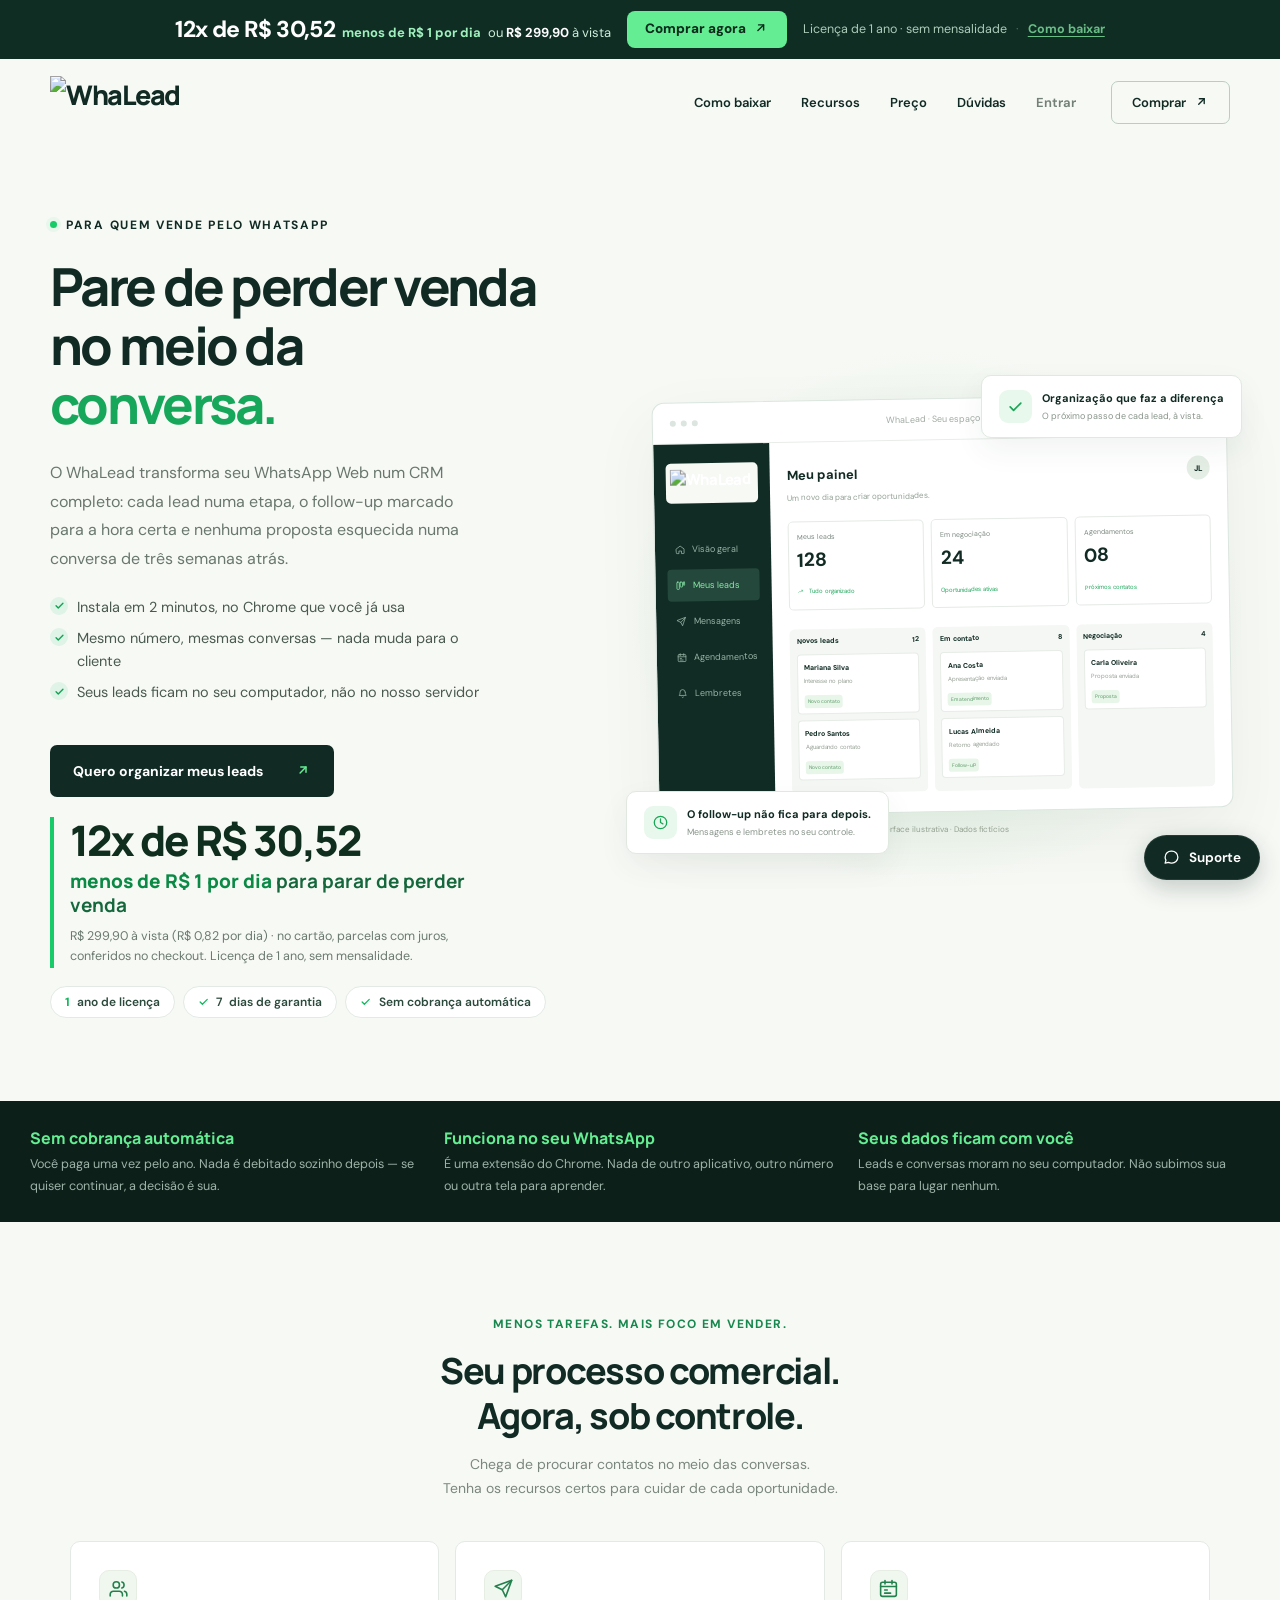
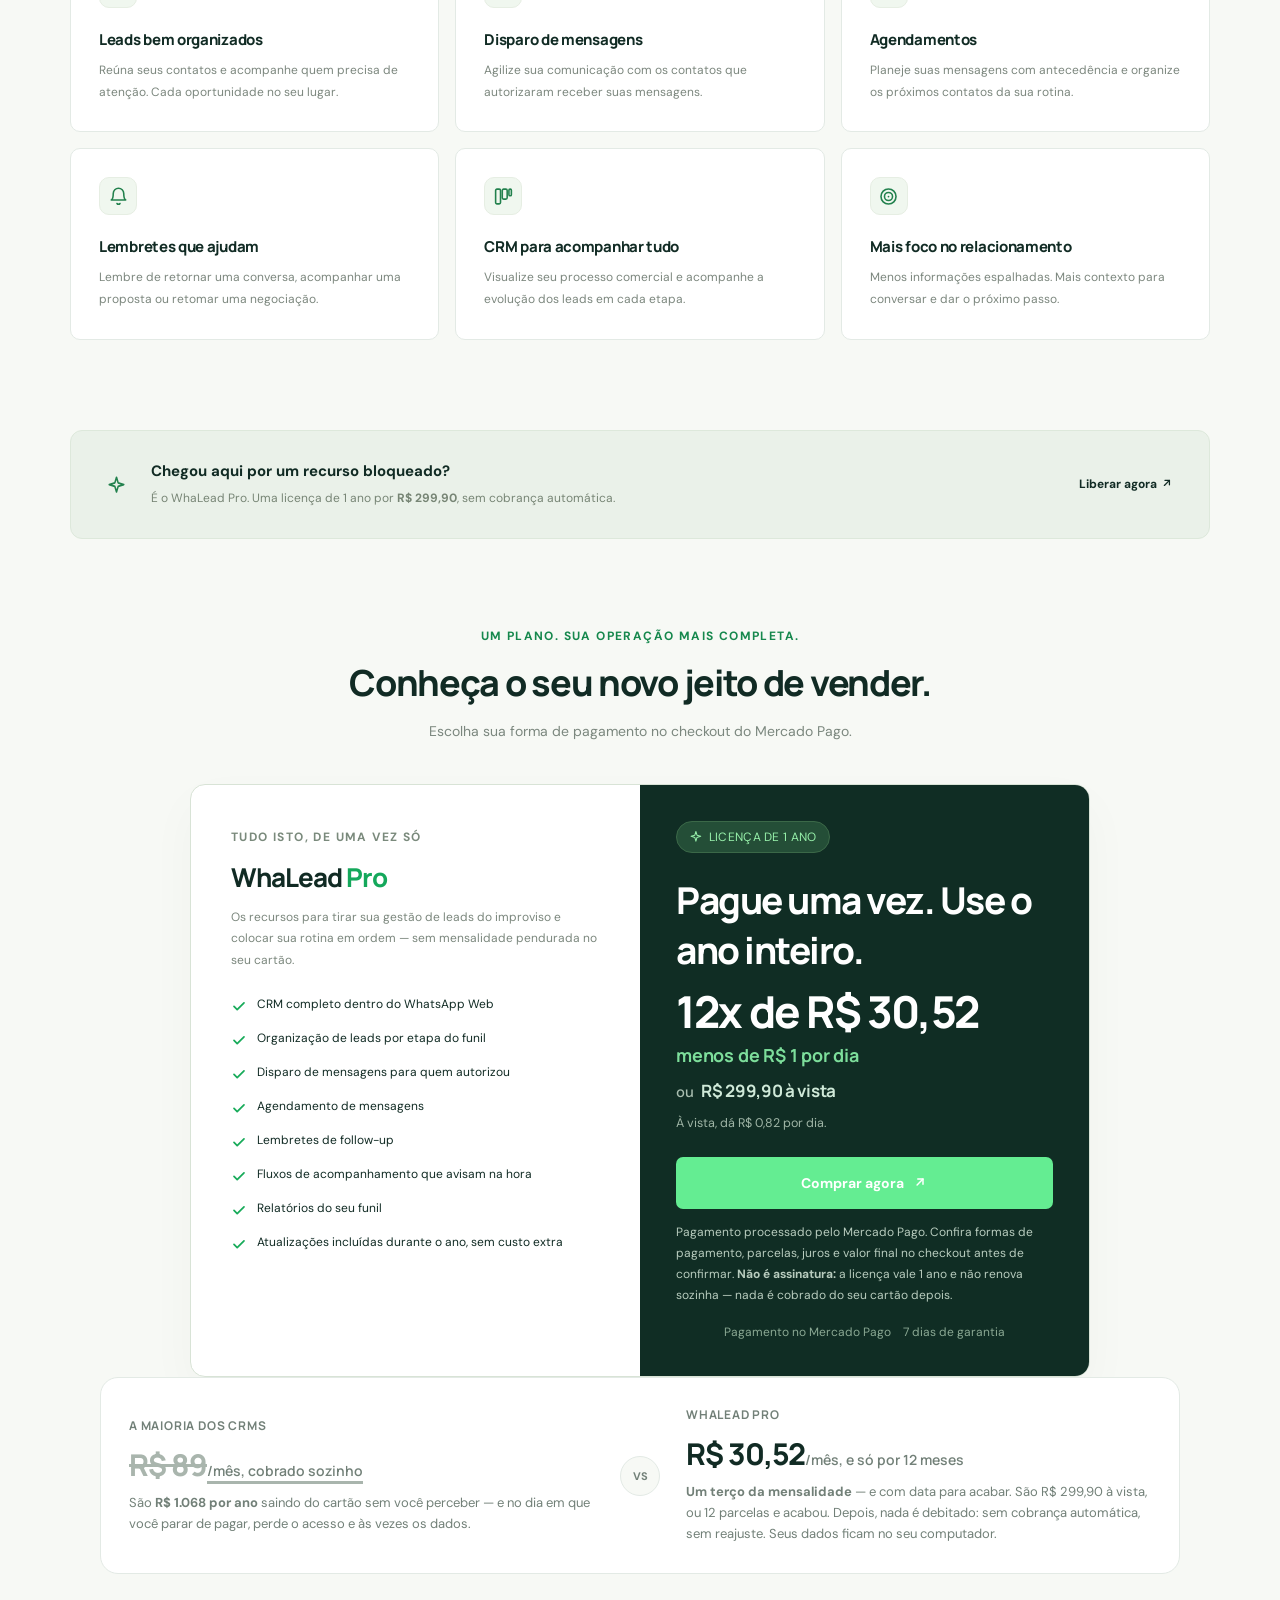
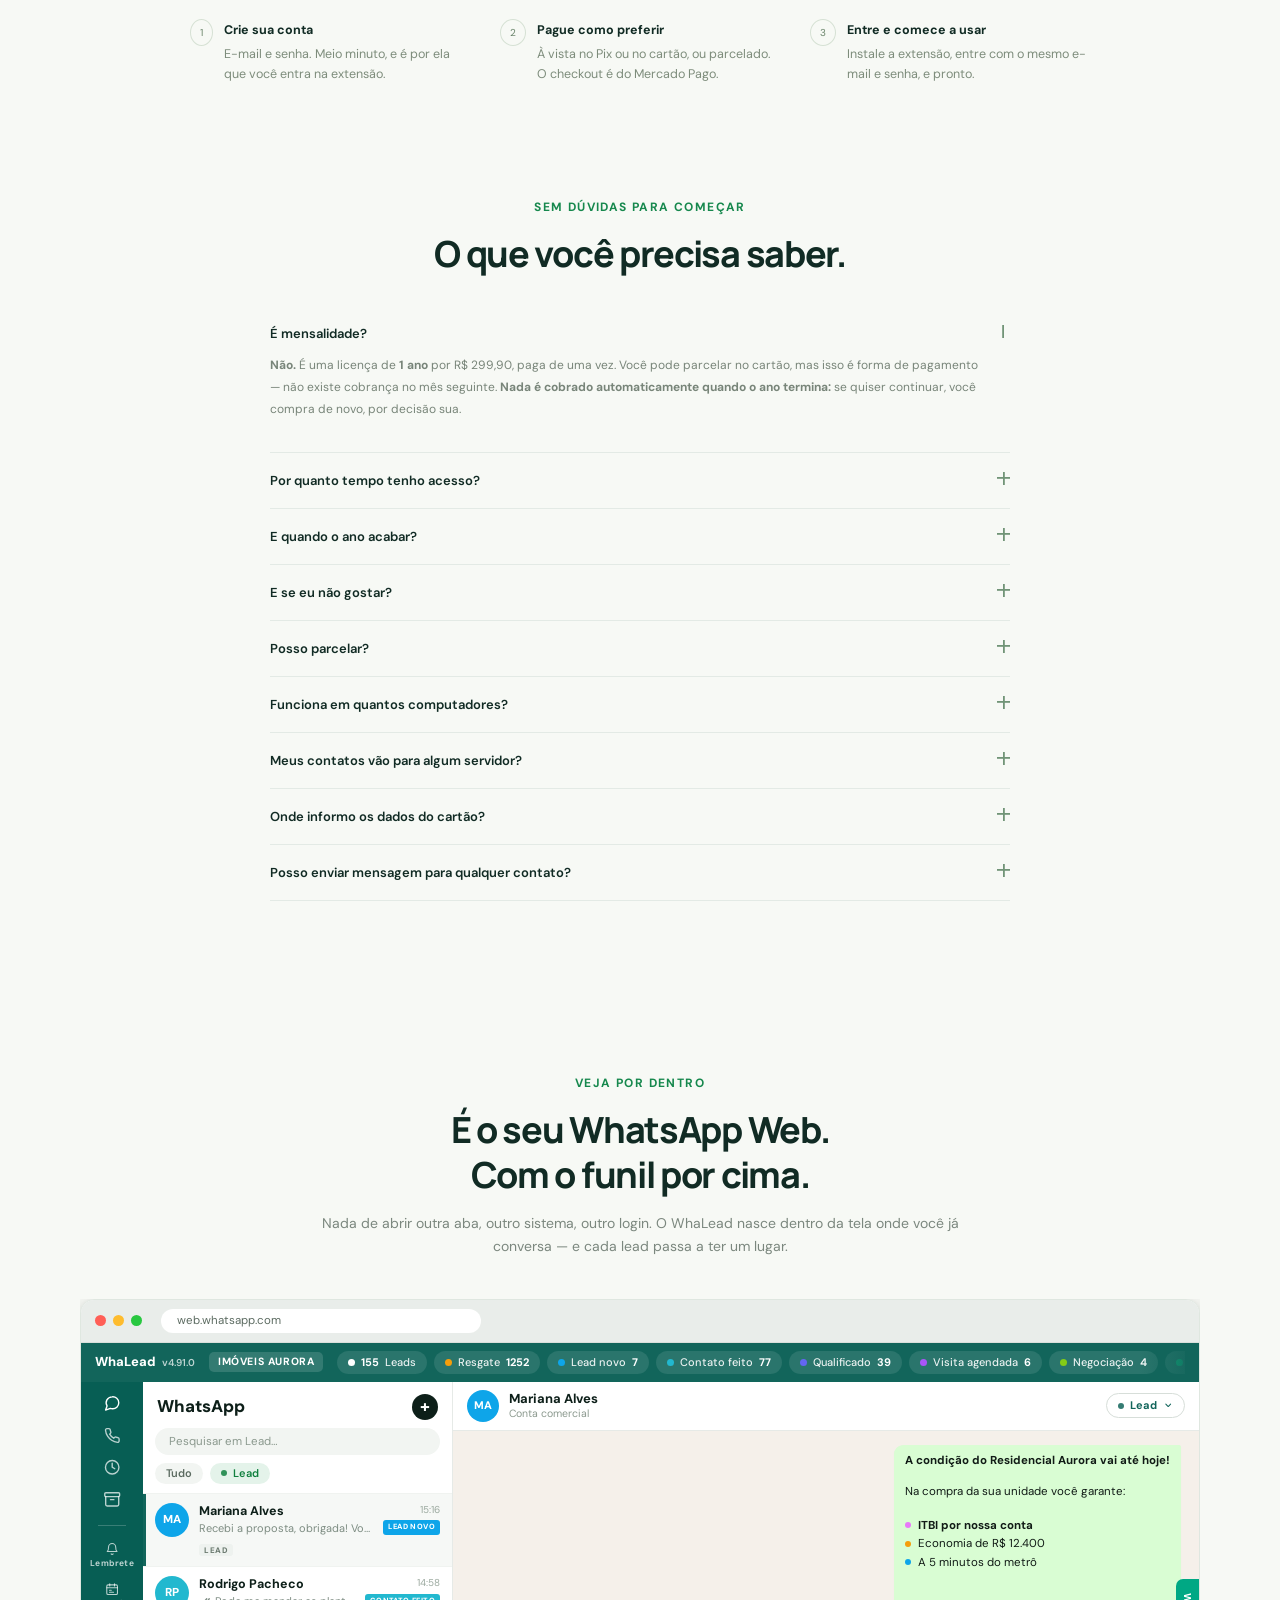
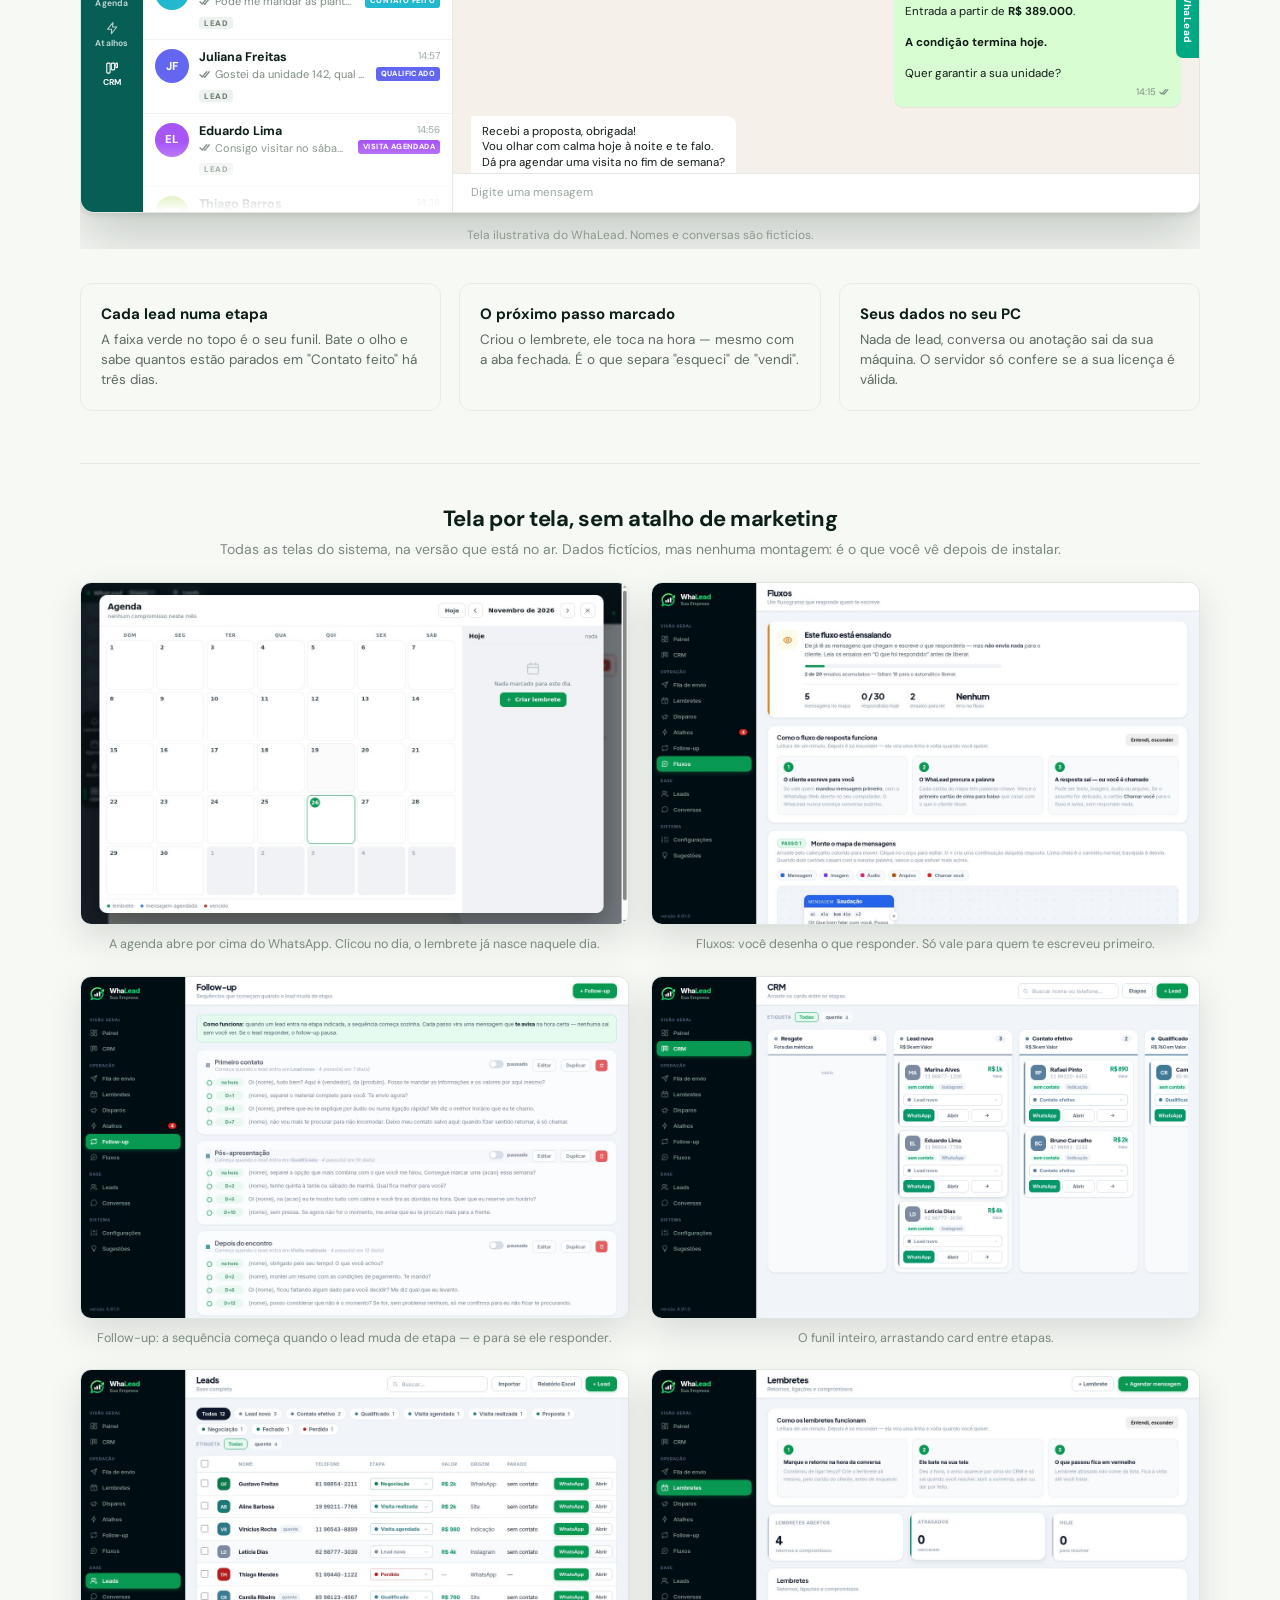
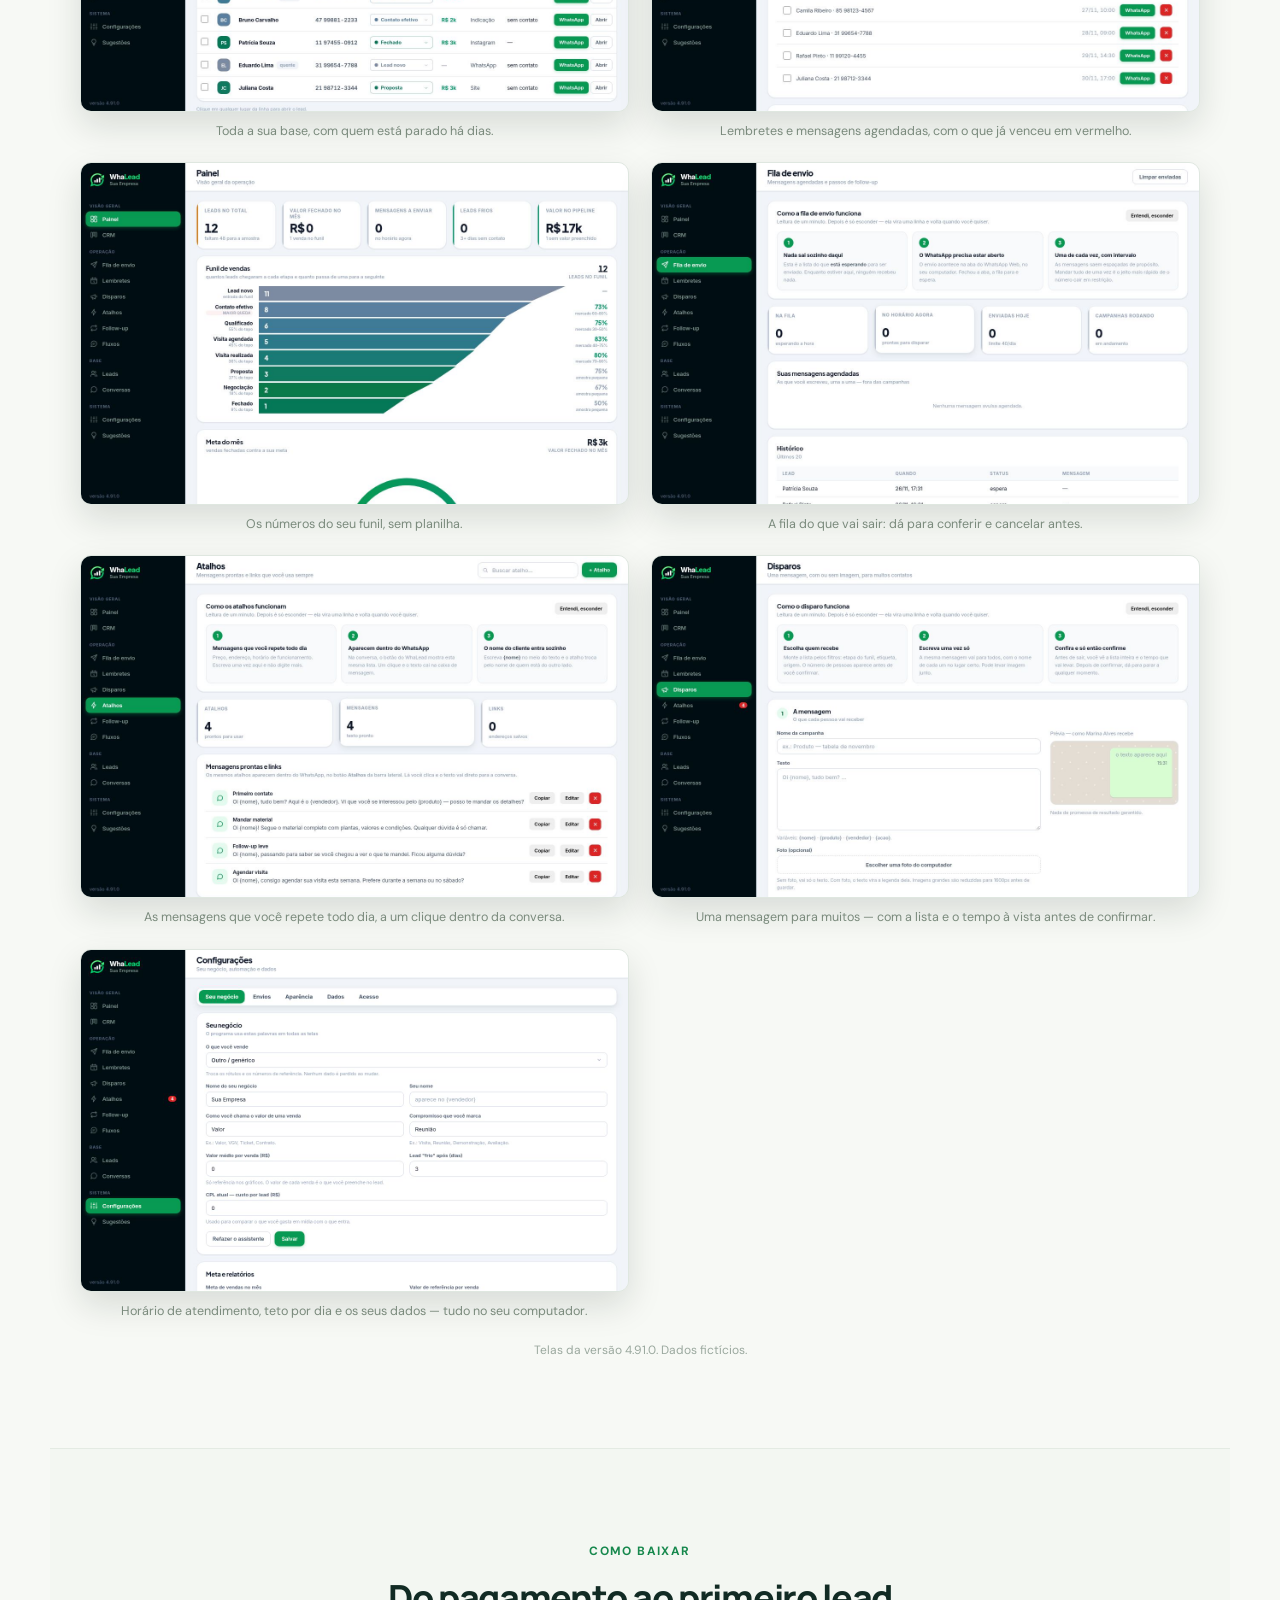
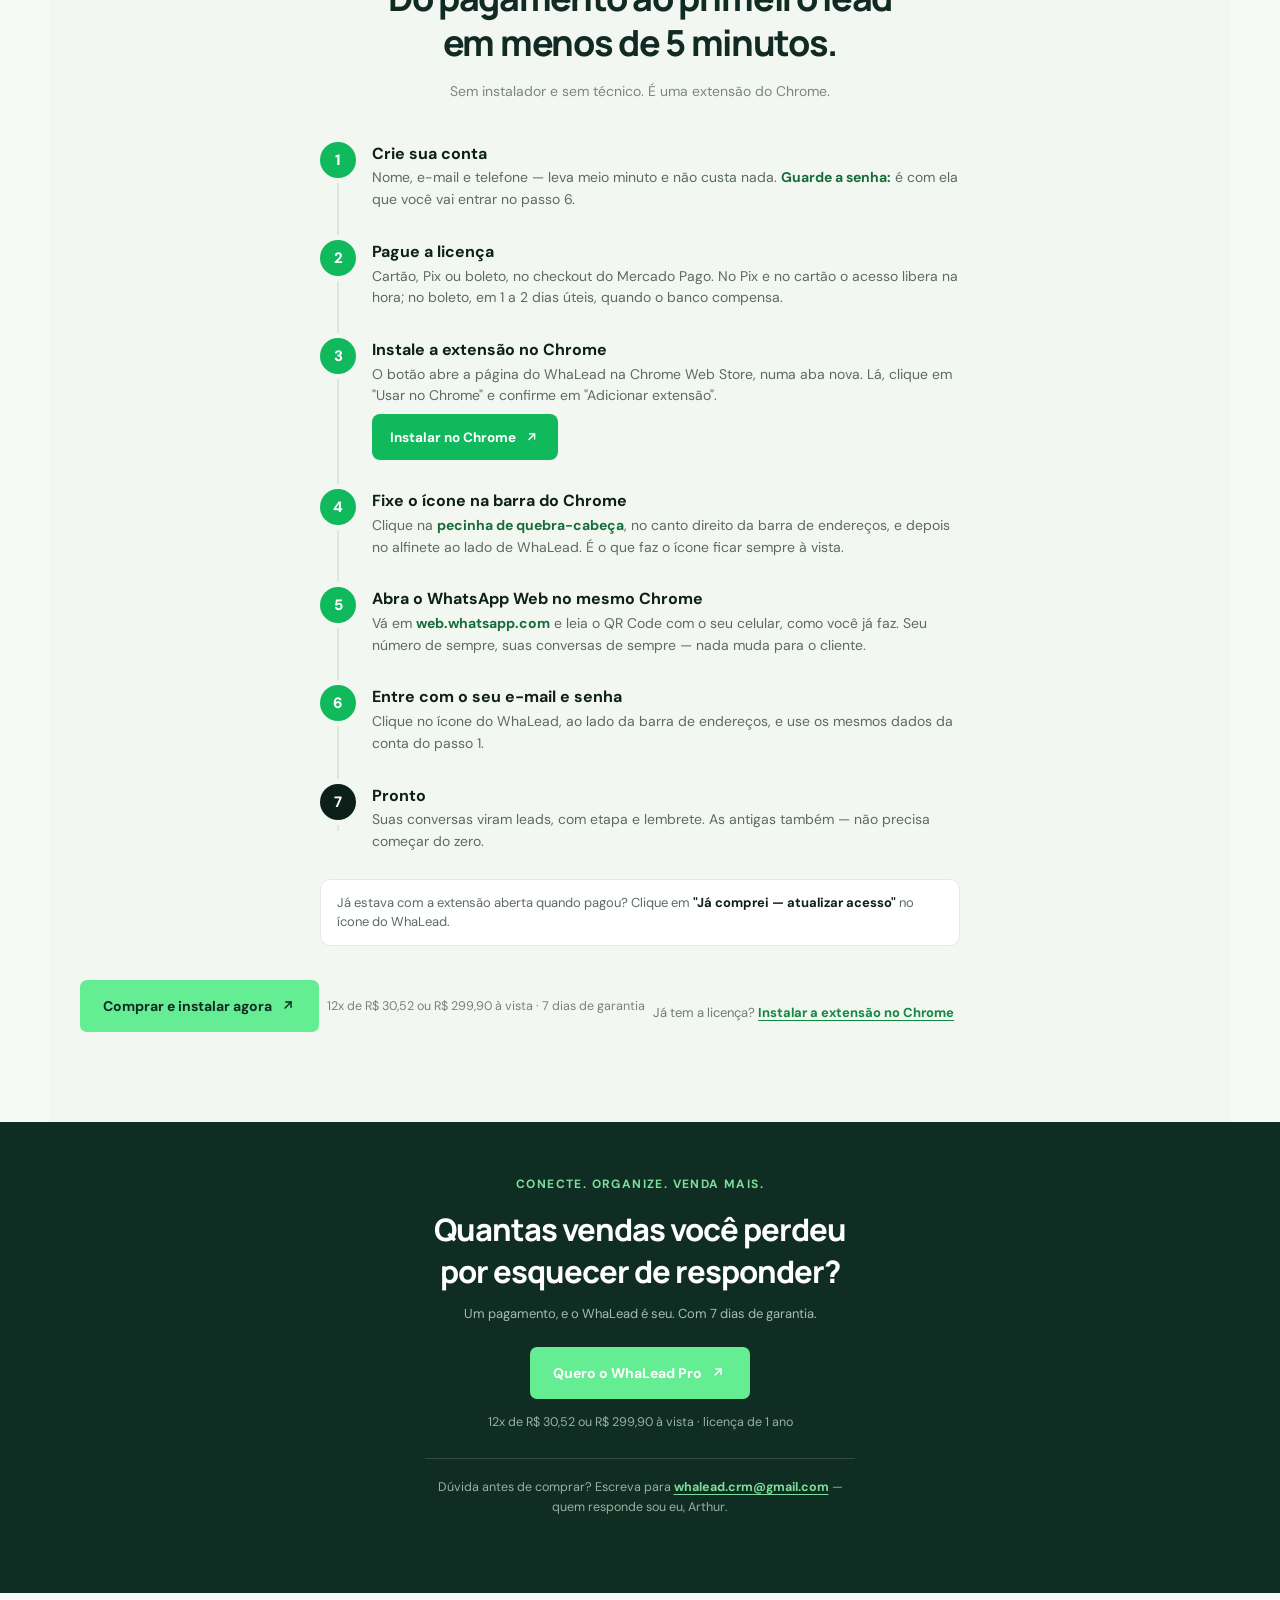
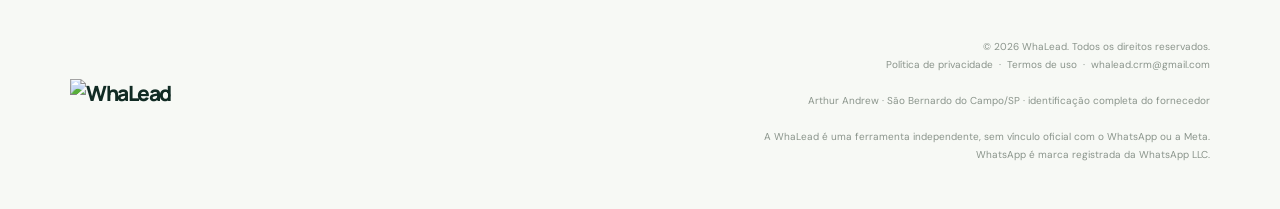
==== commit 595b425b: "Add files via upload" ====
--- a/index.html
+++ b/index.html
@@ -315,17 +315,17 @@
 <div class="pvcards"><div class="pvcard"><b>Cada lead numa etapa</b><p>A faixa verde no topo é o seu funil. Bate o olho e sabe quantos estão parados em "Contato feito" há três dias.</p></div><div class="pvcard"><b>O próximo passo marcado</b><p>Criou o lembrete, ele toca na hora — mesmo com a aba fechada. É o que separa "esqueci" de "vendi".</p></div><div class="pvcard"><b>Seus dados no seu PC</b><p>Nada de lead, conversa ou anotação sai da sua máquina. O servidor só confere se a sua licença é válida.</p></div></div>
 <div class="galeriahead"><h3>Tela por tela, sem atalho de marketing</h3><p>Todas as telas do sistema, na versão que está no ar. Dados fictícios, mas nenhuma montagem: é o que você vê depois de instalar.</p></div>
 <div class="telas">
-<figure class="tela"><img src="tela/agenda-no-whatsapp.jpg" alt="Agenda do WhaLead aberta por cima do WhatsApp Web, com o calendário do mês" loading="lazy" width="1280" height="800" decoding="async"><figcaption>A agenda abre por cima do WhatsApp. Clicou no dia, o lembrete já nasce naquele dia.</figcaption></figure>
-<figure class="tela"><img src="tela/fluxos.jpg" alt="Tela Fluxos com o mapa de mensagens em fluxograma" loading="lazy" width="1280" height="800" decoding="async"><figcaption>Fluxos: você desenha o que responder. Só vale para quem te escreveu primeiro.</figcaption></figure>
-<figure class="tela"><img src="tela/followup.jpg" alt="Tela Follow-up com sequências de mensagens por etapa do funil" loading="lazy" width="1280" height="800" decoding="async"><figcaption>Follow-up: a sequência começa quando o lead muda de etapa — e para se ele responder.</figcaption></figure>
-<figure class="tela"><img src="tela/crm.jpg" alt="Quadro de CRM com os leads por etapa do funil" loading="lazy" width="1280" height="800" decoding="async"><figcaption>O funil inteiro, arrastando card entre etapas.</figcaption></figure>
-<figure class="tela"><img src="tela/leads.jpg" alt="Base completa de leads com telefone, etapa e tempo parado" loading="lazy" width="1280" height="800" decoding="async"><figcaption>Toda a sua base, com quem está parado há dias.</figcaption></figure>
-<figure class="tela"><img src="tela/lembretes.jpg" alt="Tela de lembretes e mensagens agendadas" loading="lazy" width="1280" height="800" decoding="async"><figcaption>Lembretes e mensagens agendadas, com o que já venceu em vermelho.</figcaption></figure>
-<figure class="tela"><img src="tela/funil.jpg" alt="Painel com os números do funil de vendas" loading="lazy" width="1280" height="800" decoding="async"><figcaption>Os números do seu funil, sem planilha.</figcaption></figure>
-<figure class="tela"><img src="tela/fila.jpg" alt="Fila de envio com as mensagens agendadas e os passos de follow-up" loading="lazy" width="1280" height="800" decoding="async"><figcaption>A fila do que vai sair: dá para conferir e cancelar antes.</figcaption></figure>
-<figure class="tela"><img src="tela/atalhos.jpg" alt="Tela de atalhos com mensagens prontas e links" loading="lazy" width="1280" height="800" decoding="async"><figcaption>As mensagens que você repete todo dia, a um clique dentro da conversa.</figcaption></figure>
-<figure class="tela"><img src="tela/disparos.jpg" alt="Tela de disparos com a prévia da mensagem" loading="lazy" width="1280" height="800" decoding="async"><figcaption>Uma mensagem para muitos — com a lista e o tempo à vista antes de confirmar.</figcaption></figure>
-<figure class="tela"><img src="tela/config.jpg" alt="Tela de configurações com horário de atendimento e limites por dia" loading="lazy" width="1280" height="800" decoding="async"><figcaption>Horário de atendimento, teto por dia e os seus dados — tudo no seu computador.</figcaption></figure>
+<figure class="tela"><img src="tela-agenda-no-whatsapp.jpg" alt="Agenda do WhaLead aberta por cima do WhatsApp Web, com o calendário do mês" loading="lazy" width="1280" height="800" decoding="async"><figcaption>A agenda abre por cima do WhatsApp. Clicou no dia, o lembrete já nasce naquele dia.</figcaption></figure>
+<figure class="tela"><img src="tela-fluxos.jpg" alt="Tela Fluxos com o mapa de mensagens em fluxograma" loading="lazy" width="1280" height="800" decoding="async"><figcaption>Fluxos: você desenha o que responder. Só vale para quem te escreveu primeiro.</figcaption></figure>
+<figure class="tela"><img src="tela-followup.jpg" alt="Tela Follow-up com sequências de mensagens por etapa do funil" loading="lazy" width="1280" height="800" decoding="async"><figcaption>Follow-up: a sequência começa quando o lead muda de etapa — e para se ele responder.</figcaption></figure>
+<figure class="tela"><img src="tela-crm.jpg" alt="Quadro de CRM com os leads por etapa do funil" loading="lazy" width="1280" height="800" decoding="async"><figcaption>O funil inteiro, arrastando card entre etapas.</figcaption></figure>
+<figure class="tela"><img src="tela-leads.jpg" alt="Base completa de leads com telefone, etapa e tempo parado" loading="lazy" width="1280" height="800" decoding="async"><figcaption>Toda a sua base, com quem está parado há dias.</figcaption></figure>
+<figure class="tela"><img src="tela-lembretes.jpg" alt="Tela de lembretes e mensagens agendadas" loading="lazy" width="1280" height="800" decoding="async"><figcaption>Lembretes e mensagens agendadas, com o que já venceu em vermelho.</figcaption></figure>
+<figure class="tela"><img src="tela-funil.jpg" alt="Painel com os números do funil de vendas" loading="lazy" width="1280" height="800" decoding="async"><figcaption>Os números do seu funil, sem planilha.</figcaption></figure>
+<figure class="tela"><img src="tela-fila.jpg" alt="Fila de envio com as mensagens agendadas e os passos de follow-up" loading="lazy" width="1280" height="800" decoding="async"><figcaption>A fila do que vai sair: dá para conferir e cancelar antes.</figcaption></figure>
+<figure class="tela"><img src="tela-atalhos.jpg" alt="Tela de atalhos com mensagens prontas e links" loading="lazy" width="1280" height="800" decoding="async"><figcaption>As mensagens que você repete todo dia, a um clique dentro da conversa.</figcaption></figure>
+<figure class="tela"><img src="tela-disparos.jpg" alt="Tela de disparos com a prévia da mensagem" loading="lazy" width="1280" height="800" decoding="async"><figcaption>Uma mensagem para muitos — com a lista e o tempo à vista antes de confirmar.</figcaption></figure>
+<figure class="tela"><img src="tela-config.jpg" alt="Tela de configurações com horário de atendimento e limites por dia" loading="lazy" width="1280" height="800" decoding="async"><figcaption>Horário de atendimento, teto por dia e os seus dados — tudo no seu computador.</figcaption></figure>
 </div>
 <p class="telanota">Telas da versão <span data-t="versao">4.91.0</span>. Dados fictícios.</p></section>
 <section class="section baixar" id="baixar"><div class="sectionhead"><span class="label">Como baixar</span><h2>Do pagamento ao primeiro lead<br>em menos de 5 minutos.</h2><p>Sem instalador e sem técnico. É uma extensão do Chrome.</p></div>
